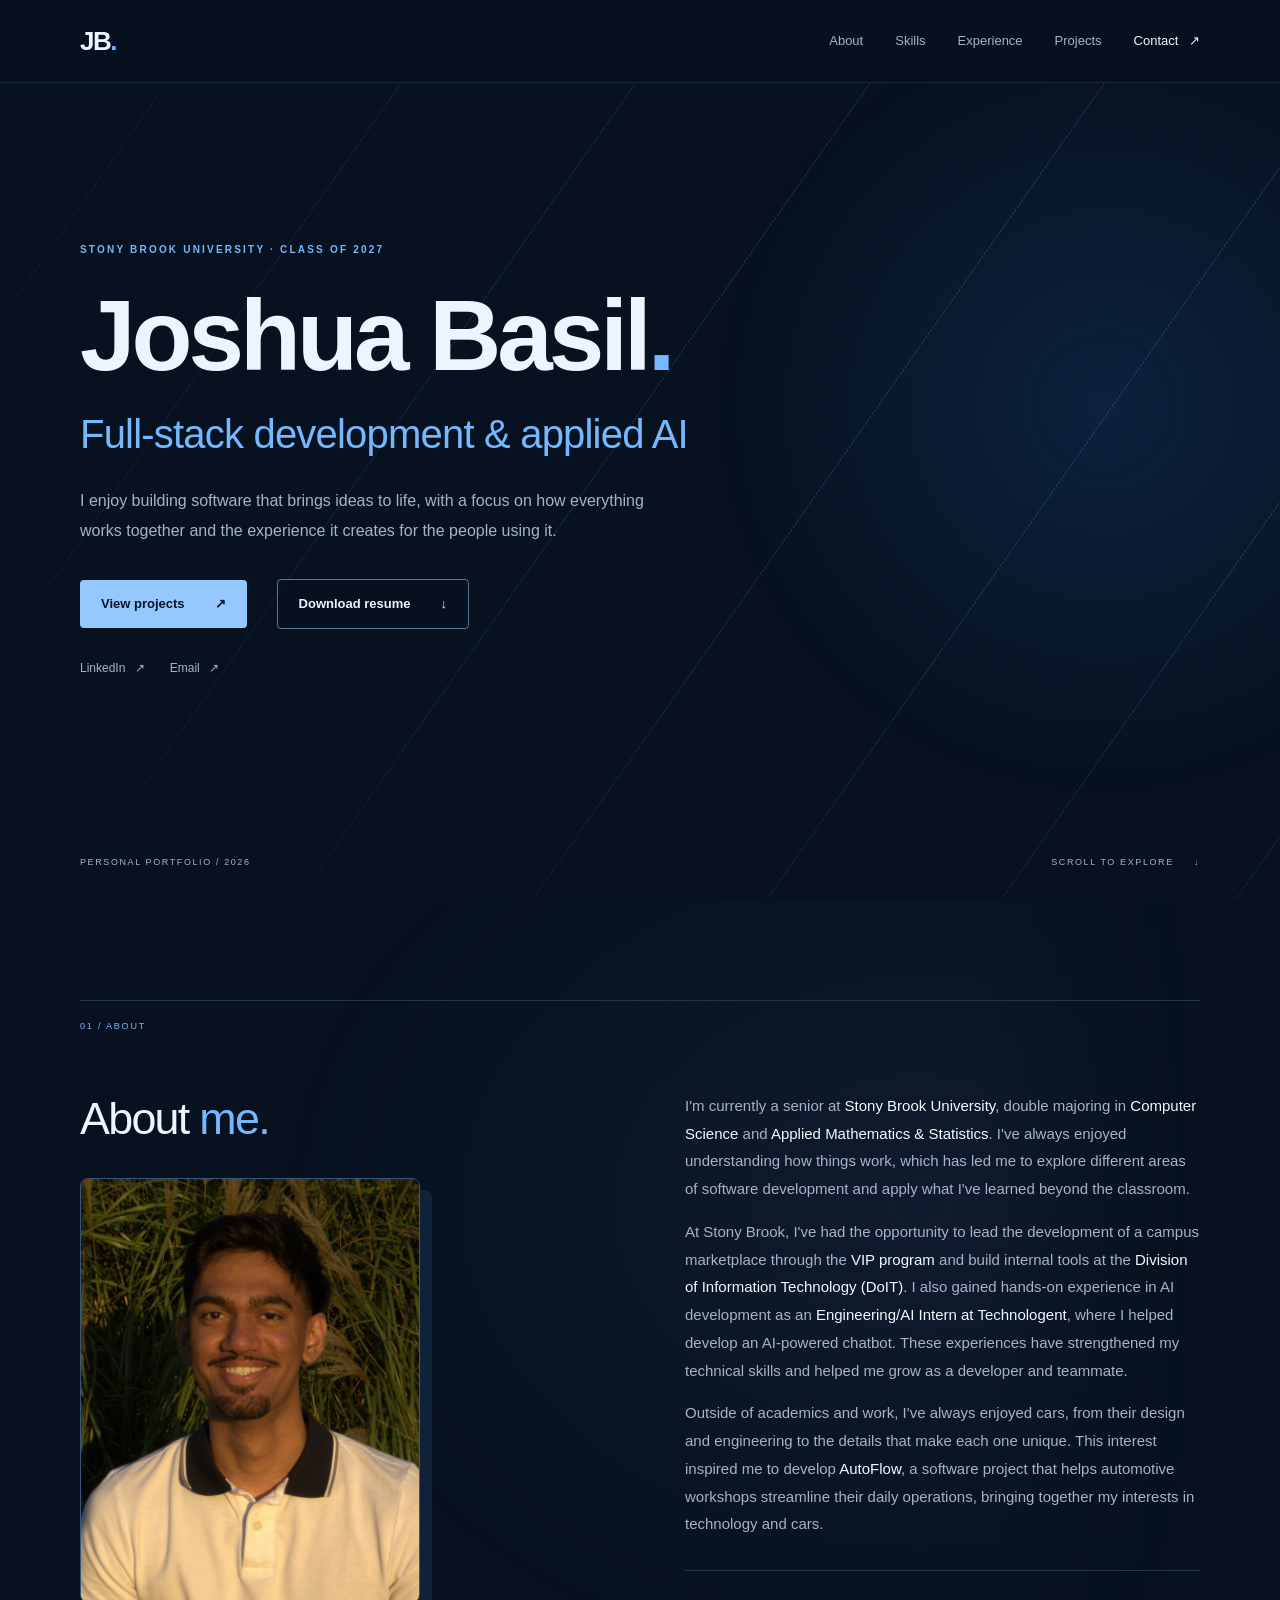
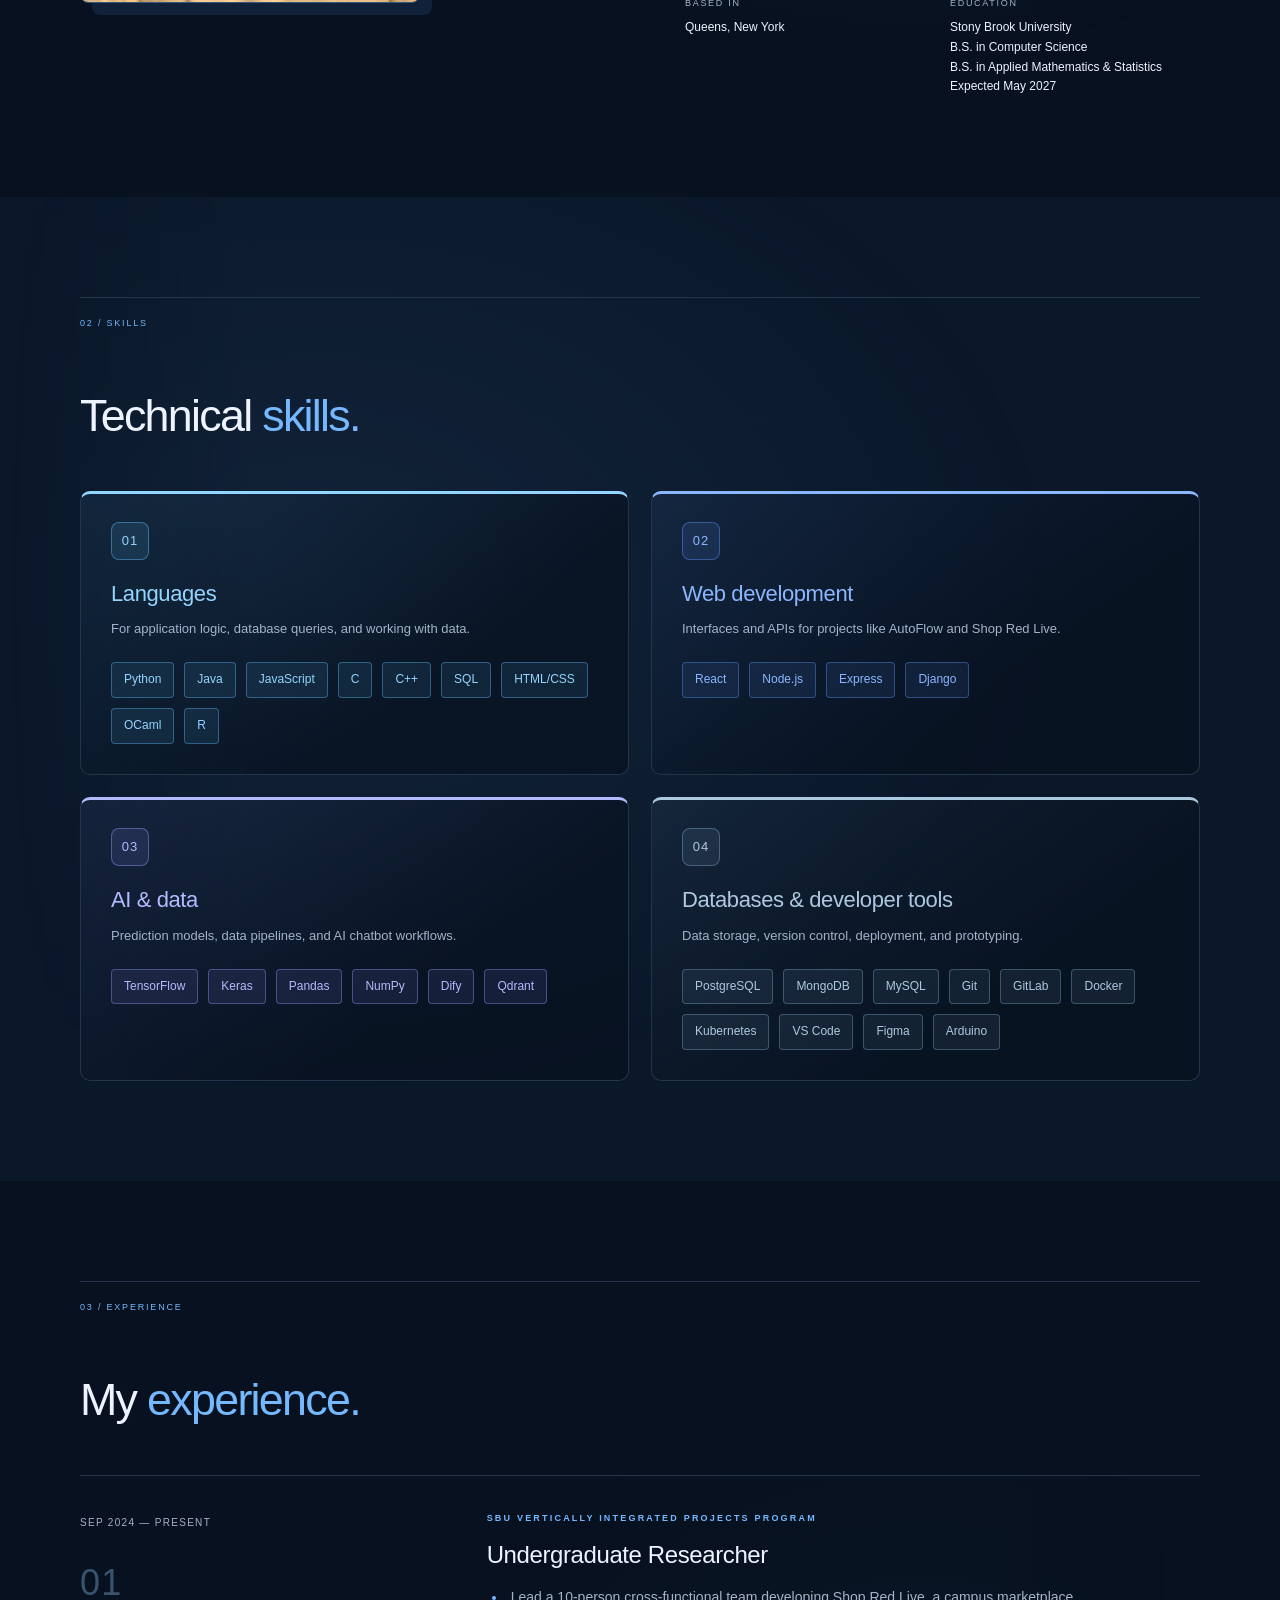
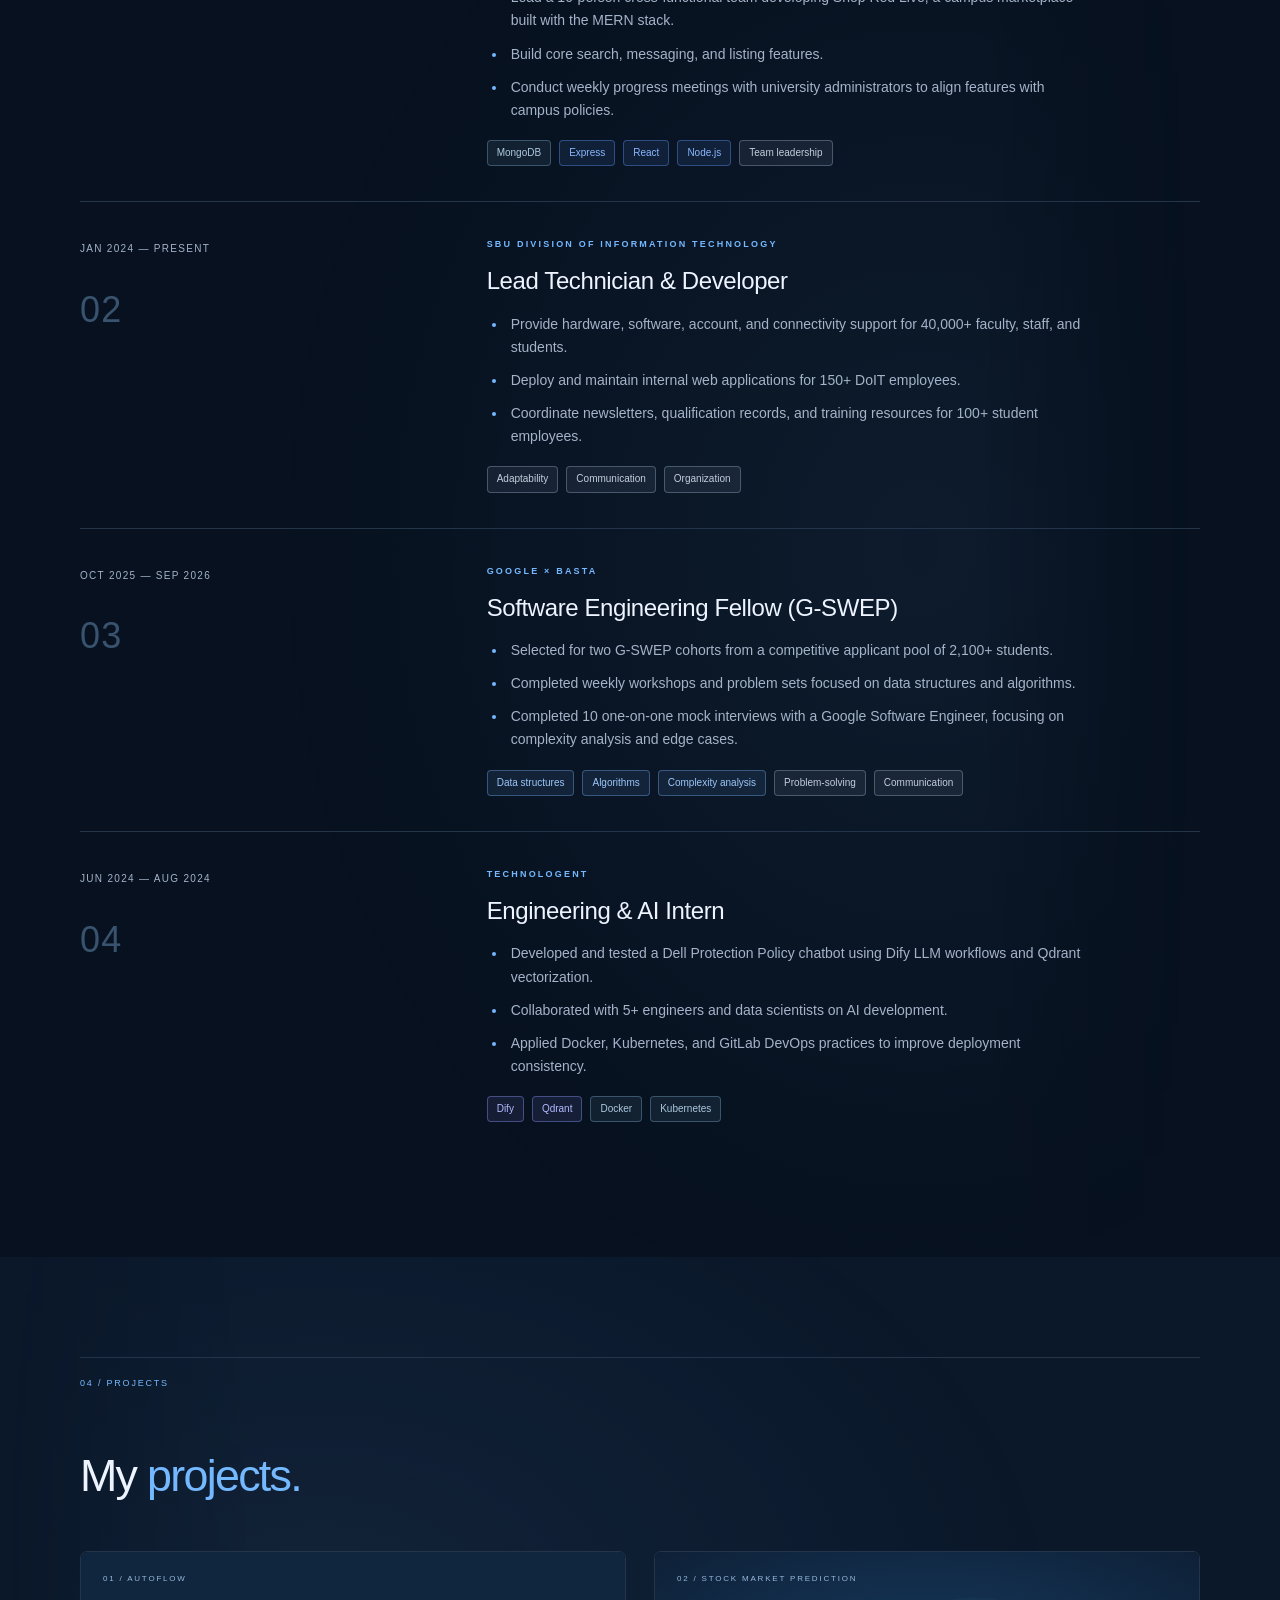
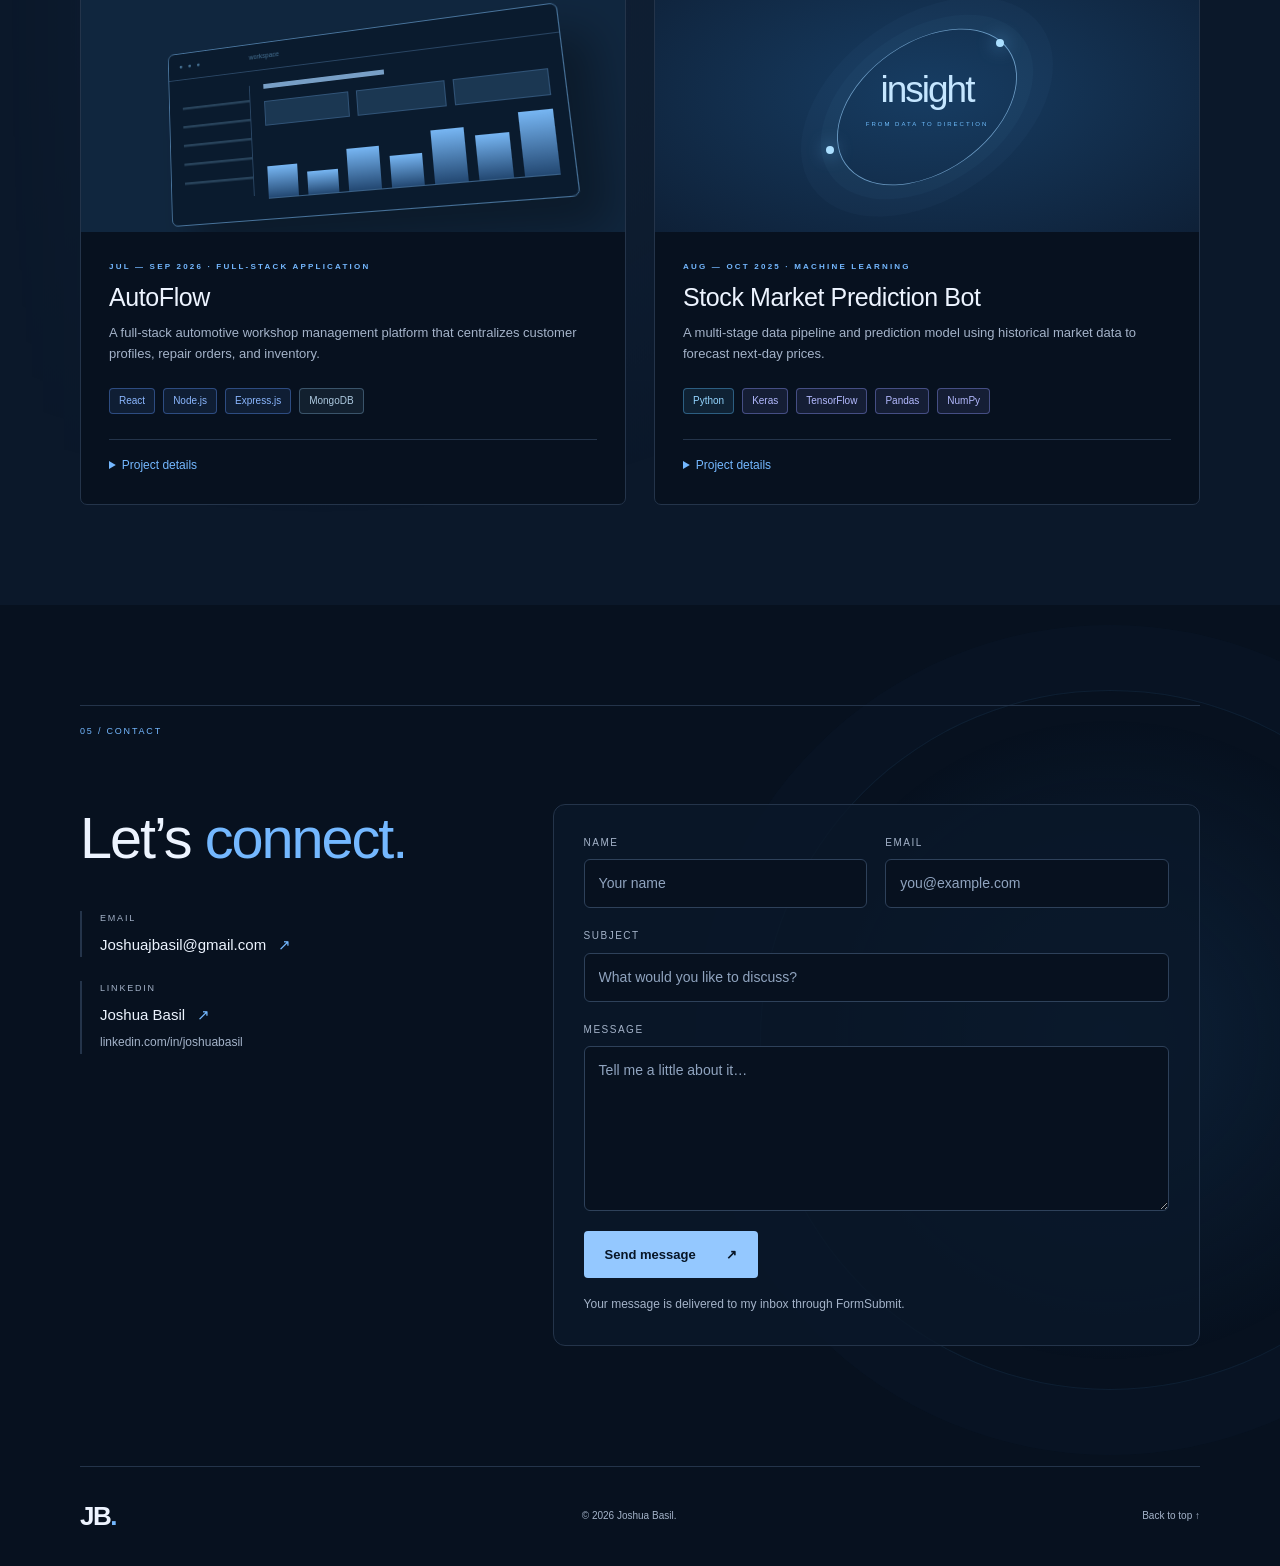
==== index.html @ 6b19ee69 "Add files via upload" ====
<!DOCTYPE html>
<html lang="en">
<head>
  <meta charset="UTF-8">
  <meta name="viewport" content="width=device-width, initial-scale=1.0">
  <meta name="description" content="Joshua Basil — Computer Science and Applied Mathematics & Statistics student at Stony Brook University. Explore my experience, projects, and technical skills.">
  <meta name="theme-color" content="#07111f">
  <title>Joshua Basil — Developer Portfolio</title>
  <link rel="stylesheet" href="styles.css">
  <script src="script.js" defer></script>
</head>
<body>
  <a class="skip-link" href="#main">Skip to content</a>
  <header class="header">
    <div class="nav-wrap">
      <a class="brand" href="#home" aria-label="Home">JB<span>.</span></a>
      <button class="menu-toggle" aria-expanded="false" aria-controls="navigation">Menu <span aria-hidden="true">☰</span></button>
      <nav id="navigation" aria-label="Main navigation">
        <a href="#about">About</a><a href="#skills">Skills</a><a href="#experience">Experience</a><a href="#projects">Projects</a><a href="#contact">Contact <span aria-hidden="true">↗</span></a>
      </nav>
    </div>
  </header>
  <main id="main">
    <section id="home" class="hero" aria-labelledby="hero-title">
      <div class="hero-glow parallax" data-speed="0.12" aria-hidden="true"></div>
      <div class="hero-pattern" aria-hidden="true"></div>
      <div class="container hero-content">
        <p class="eyebrow">STONY BROOK UNIVERSITY · CLASS OF 2027</p>
        <h1 id="hero-title">Joshua Basil<span>.</span></h1>
        <p class="hero-role">Full-stack development &amp; applied AI</p>
        <p class="hero-description">I enjoy building software that brings ideas to life, with a focus on how everything works together and the experience it creates for the people using it.</p>
        <div class="actions"><a class="button primary" href="#projects">View projects <span aria-hidden="true">↗</span></a><a class="button hero-resume resume-download" href="Joshua_Basil_Resume.pdf" download="Joshua_Basil_Resume.pdf">Download resume <span aria-hidden="true">↓</span></a></div>
        <div class="hero-links"><a href="https://www.linkedin.com/in/joshuabasil/">LinkedIn <span aria-hidden="true">↗</span></a><a href="#contact">Email <span aria-hidden="true">↗</span></a></div>
      </div>
      <div class="hero-bottom container"><span>PERSONAL PORTFOLIO / <span class="year">2026</span></span><a href="#about">SCROLL TO EXPLORE <span aria-hidden="true">↓</span></a></div>
    </section>
    <section id="about" class="section container" aria-labelledby="about-title">
      <div class="section-label"><span>01 / ABOUT</span></div>
      <div class="about-grid">
        <div class="about-intro">
          <h2 id="about-title">About <span>me.</span></h2>
          <div class="about-photo">
            <!-- To add your photo, replace the placeholder div below with:
            <img src="profile.jpg" alt="Portrait of Joshua Basil" width="600" height="750" loading="lazy">
            Keep profile.jpg in the same folder as index.html.
            -->
            <img src="profile.jpeg" alt="Portrait of Joshua Basil" width="600" height="750" loading="lazy">
          </div>
        </div>
        <div class="about-copy">
          <p>I'm currently a senior at <strong>Stony Brook University</strong>, double majoring in <strong>Computer Science</strong> and <strong>Applied Mathematics &amp; Statistics</strong>. I've always enjoyed understanding how things work, which has led me to explore different areas of software development and apply what I've learned beyond the classroom.</p>
          <p>At Stony Brook, I've had the opportunity to lead the development of a campus marketplace through the <strong>VIP program</strong> and build internal tools at the <strong>Division of Information Technology (DoIT)</strong>. I also gained hands-on experience in AI development as an <strong>Engineering/AI Intern at Technologent</strong>, where I helped develop an AI-powered chatbot. These experiences have strengthened my technical skills and helped me grow as a developer and teammate.</p>
          <p>Outside of academics and work, I've always enjoyed cars, from their design and engineering to the details that make each one unique. This interest inspired me to develop <strong>AutoFlow</strong>, a software project that helps automotive workshops streamline their daily operations, bringing together my interests in technology and cars.</p>
          <div class="about-details"><div><span>BASED IN</span><strong>Queens, New York</strong></div><div><span>EDUCATION</span><strong>Stony Brook University<br>B.S. in Computer Science<br>B.S. in Applied Mathematics &amp; Statistics<br>Expected May 2027</strong></div></div>
        </div>
      </div>
    </section>
    <section id="skills" class="section section-tinted" aria-labelledby="skills-title"><div class="container">
      <div class="section-label"><span>02 / SKILLS</span></div>
      <div class="section-heading"><h2 id="skills-title">Technical <span>skills.</span></h2></div>
      <div class="skills-grid">
        <article class="skill-group" data-skill-category="languages">
          <span class="skill-icon" aria-hidden="true">01</span>
          <h3>Languages</h3>
          <p>For application logic, database queries, and working with data.</p>
          <ul class="tags"><li data-skill-category="languages" title="Languages">Python</li><li data-skill-category="languages" title="Languages">Java</li><li data-skill-category="languages" title="Languages">JavaScript</li><li data-skill-category="languages" title="Languages">C</li><li data-skill-category="languages" title="Languages">C++</li><li data-skill-category="languages" title="Languages">SQL</li><li data-skill-category="languages" title="Languages">HTML/CSS</li><li data-skill-category="languages" title="Languages">OCaml</li><li data-skill-category="languages" title="Languages">R</li></ul>
        </article>
        <article class="skill-group" data-skill-category="web">
          <span class="skill-icon" aria-hidden="true">02</span>
          <h3>Web development</h3>
          <p>Interfaces and APIs for projects like AutoFlow and Shop Red Live.</p>
          <ul class="tags"><li data-skill-category="web" title="Web development">React</li><li data-skill-category="web" title="Web development">Node.js</li><li data-skill-category="web" title="Web development">Express</li><li data-skill-category="web" title="Web development">Django</li></ul>
        </article>
        <article class="skill-group" data-skill-category="ai">
          <span class="skill-icon" aria-hidden="true">03</span>
          <h3>AI &amp; data</h3>
          <p>Prediction models, data pipelines, and AI chatbot workflows.</p>
          <ul class="tags"><li data-skill-category="ai" title="AI &amp; data">TensorFlow</li><li data-skill-category="ai" title="AI &amp; data">Keras</li><li data-skill-category="ai" title="AI &amp; data">Pandas</li><li data-skill-category="ai" title="AI &amp; data">NumPy</li><li data-skill-category="ai" title="AI &amp; data">Dify</li><li data-skill-category="ai" title="AI &amp; data">Qdrant</li></ul>
        </article>
        <article class="skill-group" data-skill-category="tools">
          <span class="skill-icon" aria-hidden="true">04</span>
          <h3>Databases &amp; developer tools</h3>
          <p>Data storage, version control, deployment, and prototyping.</p>
          <ul class="tags"><li data-skill-category="tools" title="Databases &amp; developer tools">PostgreSQL</li><li data-skill-category="tools" title="Databases &amp; developer tools">MongoDB</li><li data-skill-category="tools" title="Databases &amp; developer tools">MySQL</li><li data-skill-category="tools" title="Databases &amp; developer tools">Git</li><li data-skill-category="tools" title="Databases &amp; developer tools">GitLab</li><li data-skill-category="tools" title="Databases &amp; developer tools">Docker</li><li data-skill-category="tools" title="Databases &amp; developer tools">Kubernetes</li><li data-skill-category="tools" title="Databases &amp; developer tools">VS Code</li><li data-skill-category="tools" title="Databases &amp; developer tools">Figma</li><li data-skill-category="tools" title="Databases &amp; developer tools">Arduino</li></ul>
        </article>
      </div>
    </div></section>
    <section id="experience" class="section container" aria-labelledby="experience-title">
      <div class="section-label"><span>03 / EXPERIENCE</span></div>
      <div class="section-heading"><h2 id="experience-title">My <span>experience.</span></h2></div>
      <div class="timeline"><article class="experience-row"><div class="experience-date">SEP 2024 — PRESENT<span>01</span></div><div><p class="eyebrow">SBU VERTICALLY INTEGRATED PROJECTS PROGRAM</p><h3>Undergraduate Researcher</h3><ul class="experience-bullets">
          <li>Lead a 10-person cross-functional team developing Shop Red Live, a campus marketplace built with the MERN stack.</li>
          <li>Build core search, messaging, and listing features.</li>
          <li>Conduct weekly progress meetings with university administrators to align features with campus policies.</li>
        </ul><ul class="tags"><li data-skill-category="tools" title="Databases &amp; developer tools">MongoDB</li><li data-skill-category="web" title="Web development">Express</li><li data-skill-category="web" title="Web development">React</li><li data-skill-category="web" title="Web development">Node.js</li><li data-skill-category="soft" title="Soft skills">Team leadership</li></ul></div></article><article class="experience-row"><div class="experience-date">JAN 2024 — PRESENT<span>02</span></div><div><p class="eyebrow">SBU DIVISION OF INFORMATION TECHNOLOGY</p><h3>Lead Technician & Developer</h3><ul class="experience-bullets">
          <li>Provide hardware, software, account, and connectivity support for 40,000+ faculty, staff, and students.</li>
          <li>Deploy and maintain internal web applications for 150+ DoIT employees.</li>
          <li>Coordinate newsletters, qualification records, and training resources for 100+ student employees.</li>
        </ul><ul class="tags"><li data-skill-category="soft" title="Soft skills">Adaptability</li><li data-skill-category="soft" title="Soft skills">Communication</li><li data-skill-category="soft" title="Soft skills">Organization</li></ul></div></article><article class="experience-row"><div class="experience-date">OCT 2025 — SEP 2026<span>03</span></div><div><p class="eyebrow">GOOGLE × BASTA</p><h3>Software Engineering Fellow (G-SWEP)</h3><ul class="experience-bullets">
          <li>Selected for two G-SWEP cohorts from a competitive applicant pool of 2,100+ students.</li>
          <li>Completed weekly workshops and problem sets focused on data structures and algorithms.</li>
          <li>Completed 10 one-on-one mock interviews with a Google Software Engineer, focusing on complexity analysis and edge cases.</li>
        </ul><ul class="tags"><li data-skill-category="technical" title="Technical skills">Data structures</li><li data-skill-category="technical" title="Technical skills">Algorithms</li><li data-skill-category="technical" title="Technical skills">Complexity analysis</li><li data-skill-category="soft" title="Soft skills">Problem-solving</li><li data-skill-category="soft" title="Soft skills">Communication</li></ul></div></article><article class="experience-row"><div class="experience-date">JUN 2024 — AUG 2024<span>04</span></div><div><p class="eyebrow">TECHNOLOGENT</p><h3>Engineering & AI Intern</h3><ul class="experience-bullets">
          <li>Developed and tested a Dell Protection Policy chatbot using Dify LLM workflows and Qdrant vectorization.</li>
          <li>Collaborated with 5+ engineers and data scientists on AI development.</li>
          <li>Applied Docker, Kubernetes, and GitLab DevOps practices to improve deployment consistency.</li>
        </ul><ul class="tags"><li data-skill-category="ai" title="AI &amp; data">Dify</li><li data-skill-category="ai" title="AI &amp; data">Qdrant</li><li data-skill-category="tools" title="Databases &amp; developer tools">Docker</li><li data-skill-category="tools" title="Databases &amp; developer tools">Kubernetes</li></ul></div></article></div>
    </section>
    <section id="projects" class="section section-tinted" aria-labelledby="projects-title"><div class="container">
      <div class="section-label"><span>04 / PROJECTS</span></div>
      <div class="section-heading"><h2 id="projects-title">My <span>projects.</span></h2></div>
      <div class="projects-grid">
        <article class="project-card"><div class="project-visual visual-dashboard" aria-hidden="true"><span class="visual-label">01 / AUTOFLOW</span><div class="mock-window"><div class="window-bar">● ● ● <span>workspace</span></div><div class="mock-body"><div class="mock-sidebar"></div><div class="mock-content"><div class="mock-heading"></div><div class="mock-stats"><i></i><i></i><i></i></div><div class="bars"><i></i><i></i><i></i><i></i><i></i><i></i><i></i></div></div></div></div></div><div class="project-copy"><p class="eyebrow">JUL — SEP 2026 · FULL-STACK APPLICATION</p><h3>AutoFlow</h3><p>A full-stack automotive workshop management platform that centralizes customer profiles, repair orders, and inventory.</p><ul class="tags"><li data-skill-category="web" title="Web development">React</li><li data-skill-category="web" title="Web development">Node.js</li><li data-skill-category="web" title="Web development">Express.js</li><li data-skill-category="tools" title="Databases &amp; developer tools">MongoDB</li></ul><details><summary>Project details</summary><p>Built RESTful APIs and MongoDB schemas to maintain real-time data flow. Added an interactive, role-based Kanban workflow to track vehicles from appointment scheduling through diagnosis, repair, payment, and pickup.</p></details></div></article>
        <article class="project-card"><div class="project-visual visual-data" aria-hidden="true"><span class="visual-label">02 / STOCK MARKET PREDICTION</span><div class="data-art"><div class="data-ring"></div><div class="data-core">insight<span>FROM DATA TO DIRECTION</span></div><span class="data-point point-one"></span><span class="data-point point-two"></span></div></div><div class="project-copy"><p class="eyebrow">AUG — OCT 2025 · MACHINE LEARNING</p><h3>Stock Market Prediction Bot</h3><p>A multi-stage data pipeline and prediction model using historical market data to forecast next-day prices.</p><ul class="tags"><li data-skill-category="languages" title="Languages">Python</li><li data-skill-category="ai" title="AI &amp; data">Keras</li><li data-skill-category="ai" title="AI &amp; data">TensorFlow</li><li data-skill-category="ai" title="AI &amp; data">Pandas</li><li data-skill-category="ai" title="AI &amp; data">NumPy</li></ul><details><summary>Project details</summary><p>Engineered 20+ momentum, volatility, and lagged-ratio features from historical OHLCV data. Built a custom Python backtesting framework and achieved 65% directional accuracy on out-of-sample market data across multiple stock tickers.</p></details></div></article>
      </div>
    </div></section>
    <section id="contact" class="section contact" aria-labelledby="contact-title">
      <div class="contact-glow parallax" data-speed="0.08" aria-hidden="true"></div>
      <div class="container contact-content">
        <div class="section-label"><span>05 / CONTACT</span></div>
        <div class="contact-grid">
          <div class="contact-intro">
            <h2 id="contact-title">Let’s <span>connect.</span></h2>
            
            <div class="contact-methods">
              <a href="mailto:Joshuajbasil@gmail.com"><span class="contact-method-label">EMAIL</span><span class="contact-method-value">Joshuajbasil@gmail.com <span aria-hidden="true">↗</span></span></a>
              <a href="https://www.linkedin.com/in/joshuabasil/"><span class="contact-method-label">LINKEDIN</span><span class="contact-method-value">Joshua Basil <span aria-hidden="true">↗</span></span><span class="contact-method-url">linkedin.com/in/joshuabasil</span></a>
            </div>
          </div>
          <form id="contact-form" class="contact-form" action="https://formsubmit.co/Joshuajbasil@gmail.com" method="post" aria-label="Write Joshua a message" aria-describedby="contact-form-note">
            <div class="contact-form-row">
              <div class="contact-field"><label for="contact-name">Name</label><input id="contact-name" name="name" autocomplete="name" placeholder="Your name" maxlength="100" required></div>
              <div class="contact-field"><label for="contact-email">Email</label><input id="contact-email" name="email" type="email" autocomplete="email" placeholder="you@example.com" maxlength="254" required></div>
            </div>
            <div class="contact-field"><label for="contact-subject">Subject</label><input id="contact-subject" name="subject" placeholder="What would you like to discuss?" maxlength="160" required></div>
            <div class="contact-field"><label for="contact-message">Message</label><textarea id="contact-message" name="message" rows="6" placeholder="Tell me a little about it…" maxlength="3000" required></textarea></div>
            <button class="button primary" type="submit">Send message <span aria-hidden="true">↗</span></button>
            <p id="contact-form-note" class="contact-form-note">Your message is delivered to my inbox through FormSubmit.</p>
            <p id="contact-status" class="contact-form-status" role="status"></p>
          </form>
        </div>
      </div>
    </section>
  </main>
  <footer class="container footer"><a class="brand" href="#home">JB<span>.</span></a><p>© <span class="year">2026</span> Joshua Basil.</p><a href="#home">Back to top ↑</a></footer>
</body>
</html>
---- styles.css ----
/* Customize these colors to change the whole theme. */
:root{--bg:#07111f;--surface:#0b182a;--text:#edf4ff;--muted:#a4b3c9;--accent:#74b8ff;--line:#24344a;--max:1120px;--header:82px;color-scheme:dark}
*{box-sizing:border-box}html{scroll-behavior:smooth;scroll-padding-top:calc(var(--header) + 20px)}body{margin:0;background:var(--bg);color:var(--text);font-family:Inter,Arial,Helvetica,sans-serif;line-height:1.65;-webkit-font-smoothing:antialiased}a{color:inherit;text-decoration:none}button{font:inherit}a,button,summary{-webkit-tap-highlight-color:transparent}a:focus-visible,button:focus-visible,summary:focus-visible{outline:2px solid var(--accent);outline-offset:6px}::selection{background:#235d9b;color:white}.container{width:min(var(--max),calc(100% - 80px));margin-inline:auto}.header{position:fixed;inset:0 0 auto;z-index:20;background:rgba(7,17,31,.9);border-bottom:1px solid rgba(117,155,205,.15);backdrop-filter:blur(18px)}.nav-wrap{width:min(var(--max),calc(100% - 80px));height:var(--header);margin:auto;display:flex;align-items:center;justify-content:space-between}.brand{font-weight:800;font-size:26px;letter-spacing:-1.5px}.brand span{color:var(--accent)}nav{display:flex;gap:32px;align-items:center}nav a{font-size:13px;color:var(--muted);padding:8px 0;position:relative}nav a:hover,nav a[aria-current]{color:var(--text)}nav a[aria-current]:after{content:'';position:absolute;bottom:0;left:0;width:18px;height:2px;background:var(--accent)}nav a:last-child{color:var(--text)}nav a span{margin-left:7px}.menu-toggle{display:none}.skip-link{position:fixed;top:-100px;left:20px;padding:12px;background:var(--text);color:var(--bg);z-index:99}.skip-link:focus{top:10px}.hero{min-height:800px;min-height:100svh;position:relative;overflow:hidden;display:flex;align-items:center;padding:160px 0 140px}.hero-content{position:relative;z-index:2}.eyebrow{font-size:10px;letter-spacing:2.2px;font-weight:600;color:var(--accent)}.status-dot{display:inline-block;width:6px;height:6px;border-radius:50%;background:var(--accent);box-shadow:0 0 15px #74b8ff;margin-right:9px;vertical-align:middle}.hello{margin:38px 0 12px;color:#bdcde0;font-size:20px}h1,h2,h3,p{margin-top:0}h1{font-size:clamp(46px,5.9vw,82px);letter-spacing:-4px;line-height:1.08;font-weight:600;margin-bottom:27px}h1 span,h2 span{color:var(--accent)}.hero-description{color:var(--muted);font-size:16px;max-width:440px;line-height:1.85}.actions{display:flex;align-items:center;gap:30px;margin-top:34px}.button{display:inline-flex;align-items:center;gap:30px;padding:13px 21px;border-radius:4px;font-weight:600;font-size:13px;transition:background .2s,transform .2s}.primary{background:#94c8ff;color:#071526}.primary:hover{background:#bfdfff;transform:translateY(-2px)}.text-link{font-size:13px}.text-link span{margin-left:12px;color:var(--accent)}.hero-bottom{position:absolute;bottom:30px;left:0;right:0;display:flex;justify-content:space-between;z-index:2;font-size:9px;letter-spacing:1.6px;color:var(--muted)}.hero-bottom a span{margin-left:16px}.hero-glow{position:absolute;width:850px;height:850px;right:-250px;top:-20px;background:radial-gradient(ellipse,rgba(31,94,169,.22),transparent 65%);pointer-events:none}.orbit-art{position:absolute;right:-100px;top:22%;width:640px;height:640px;opacity:.85;pointer-events:none}.orbit{position:absolute;border:1px solid #4676a64f;border-radius:50%;inset:35px;transform:rotate(-32deg) scaleY(.56)}.orbit-two{inset:75px;transform:rotate(37deg) scaleY(.65);border-color:#72b5f65c}.orbit-three{inset:4px;transform:rotate(-60deg) scaleY(.65);border-style:dashed;border-color:#3b628146}.planet{position:absolute;inset:175px;border-radius:50%;background:radial-gradient(circle at 28% 23%,#4a92c9 0%,#1b4b7e 27%,#0b2647 55%,#071322 76%);box-shadow:inset 3px 2px 7px #a2d3ff55,20px 25px 80px #030a16,0 0 70px #2f80c329}.satellite{position:absolute;left:80px;top:300px;width:12px;height:12px;border-radius:50%;background:#a8d9ff;box-shadow:0 0 24px #6ab8ff}.star{position:absolute;color:#8db9e0;font-size:20px;font-weight:200}.star-one{right:150px;top:80px}.star-two{left:140px;bottom:120px}.orbital-caption{position:absolute;right:160px;bottom:40px;font-size:8px;letter-spacing:3px;color:#6b92b9}.section{padding-block:100px}.section-label{display:flex;justify-content:space-between;gap:20px;border-top:1px solid var(--line);padding-top:18px;margin-bottom:58px;font-size:9px;letter-spacing:1.8px;color:var(--muted)}.section-label span:first-child{color:var(--accent)}h2{font-size:clamp(32px,3.5vw,46px);font-weight:500;letter-spacing:-1.7px;line-height:1.2;margin-bottom:0}.about-grid{display:grid;grid-template-columns:1fr 1fr;gap:90px}.about-copy p{font-size:15px;color:var(--muted);line-height:1.85}.about-copy p strong{color:#f5f8ff;font-weight:400}.about-details{display:grid;grid-template-columns:1fr 1fr;gap:15px;margin-top:32px;padding-top:25px;border-top:1px solid var(--line)}.about-details span{display:block;color:var(--muted);font-size:9px;letter-spacing:1.7px}.about-details strong{display:block;font-size:12px;font-weight:500;margin-top:7px}.section-tinted{background:var(--surface)}.section-heading{display:flex;justify-content:space-between;gap:50px;align-items:end;margin-bottom:48px}.section-heading>p{max-width:320px;font-size:13px;color:var(--muted);margin-bottom:0}.skills-grid{display:grid;grid-template-columns:repeat(3,1fr);gap:28px}.skill-group{padding:28px 0;border-top:1px solid #3b536e}.skill-icon{display:flex;width:42px;height:42px;align-items:center;color:var(--accent);font-size:23px;margin-bottom:25px}h3{font-size:21px;letter-spacing:-.4px;font-weight:500;margin-bottom:8px}.skill-group>p{font-size:13px;color:var(--muted)}.tags{display:flex;flex-wrap:wrap;gap:8px;list-style:none;padding:0;margin:23px 0 0}.tags li{border:1px solid #2e415a;border-radius:4px;padding:4px 9px;font-size:10px;color:#b9cde4}.timeline{margin-top:15px}.experience-row{display:grid;grid-template-columns:1fr 2fr;gap:50px;padding:35px 0;border-top:1px solid var(--line)}.experience-date{font-size:10px;letter-spacing:1.3px;color:var(--muted);padding-top:4px}.experience-date span{display:block;color:#39536e;font-size:36px;margin-top:22px;font-weight:300}.experience-row .eyebrow{font-size:9px;margin-bottom:9px}.experience-row p:not(.eyebrow){max-width:600px;color:var(--muted);font-size:14px;margin-bottom:0}.experience-row h3{font-size:24px;margin-bottom:12px}.experience-row .tags{margin-top:18px}.projects-grid{display:grid;grid-template-columns:1fr 1fr;gap:28px}.project-card{border:1px solid var(--line);border-radius:7px;overflow:hidden;background:var(--bg)}.project-visual{height:280px;position:relative;overflow:hidden;background:#10263e}.visual-label{position:absolute;top:20px;left:22px;color:#96b9db;font-size:8px;letter-spacing:1.8px;z-index:2}.mock-window{position:absolute;width:75%;height:185px;left:13%;top:75px;border:1px solid #48739b;border-radius:7px;background:#0a1b2e;transform:perspective(650px) rotateY(-13deg) rotateX(8deg) rotateZ(-6deg);box-shadow:25px 30px 40px #0005}.window-bar{font-size:7px;color:#477294;border-bottom:1px solid #294563;padding:8px 12px;letter-spacing:2px}.window-bar span{margin-left:50px;letter-spacing:0}.mock-body{display:flex;height:145px}.mock-sidebar{width:19%;border-right:1px solid #294563;background:repeating-linear-gradient(0deg,transparent 0 17px,#28435b 18px 20px);margin:15px}.mock-content{padding:15px 14px 0 0;flex:1}.mock-heading{height:5px;width:45%;background:#789fc6;margin-bottom:13px}.mock-stats{display:flex;gap:8px}.mock-stats i{height:26px;flex:1;border:1px solid #315478;background:#1b3752}.bars{display:flex;align-items:end;height:65px;gap:10px;margin-top:10px;border-bottom:1px solid #3b6289}.bars i{flex:1;background:linear-gradient(#77b6f3,#234872);height:50%}.bars i:nth-child(2){height:35%}.bars i:nth-child(3){height:65%}.bars i:nth-child(4){height:47%}.bars i:nth-child(5){height:80%}.bars i:nth-child(6){height:66%}.bars i:nth-child(7){height:95%}.visual-data{background:radial-gradient(ellipse at center,#173d63,#0e2037)}.data-art{width:220px;height:220px;position:relative;margin:45px auto 0}.data-ring{position:absolute;inset:10px;border:1px solid #6a9ac3;border-radius:50%;box-shadow:0 0 0 18px #6a9ac30b,0 0 0 40px #6a9ac30a;transform:rotate(-35deg) scaleY(.65)}.data-core{position:absolute;inset:62px 0;text-align:center;font-size:37px;font-weight:300;letter-spacing:-2px;color:#c5e6ff}.data-core span{display:block;font-size:6px;letter-spacing:2px;color:#70bfff}.data-point{position:absolute;width:8px;height:8px;border-radius:50%;background:#abdfff;box-shadow:0 0 18px #70bfff}.point-one{top:42px;right:33px}.point-two{bottom:63px;left:9px}.project-copy{padding:28px}.project-copy .eyebrow{font-size:8px}.project-copy h3{display:flex;justify-content:space-between;font-size:25px}.project-copy h3 span{color:var(--accent)}.project-copy>p:not(.eyebrow){font-size:13px;color:var(--muted)}details{margin-top:25px;border-top:1px solid var(--line);padding-top:16px;font-size:12px}summary{cursor:pointer;color:var(--accent);width:fit-content}details p{color:var(--muted);margin:14px 0 0}.contact{position:relative;overflow:hidden;padding-bottom:120px}.contact-content{position:relative;z-index:1}.contact .section-label{margin-bottom:65px}.contact h2{font-size:clamp(44px,6vw,76px);letter-spacing:-3px;margin:22px 0}.contact-content>p:not(.eyebrow){color:var(--muted);font-size:14px}.email-link{display:inline-block;font-size:clamp(20px,3vw,32px);border-bottom:1px solid #6386ac;padding-bottom:7px;margin-top:22px;letter-spacing:-.7px}.email-link span{margin-left:30px;color:var(--accent)}.contact-content>.template-note{font-size:10px!important;margin-top:12px}.contact-glow{position:absolute;width:700px;height:700px;right:-180px;top:80px;border-radius:50%;background:radial-gradient(ellipse,#18416b55,transparent 65%);border:1px solid #25476944;box-shadow:0 0 0 65px #25476911;pointer-events:none}.footer{display:flex;align-items:center;justify-content:space-between;padding-block:28px;border-top:1px solid var(--line);gap:24px}.footer p,.footer>a:last-child{font-size:10px;color:var(--muted);margin:0}
@media(min-width:1500px){.orbit-art{right:calc((100vw - 1400px)/2)}}
@media(max-width:1000px){.orbit-art{right:-280px;opacity:.45}.about-grid{gap:40px}h1{letter-spacing:-2.5px}.section-heading{gap:25px}.skills-grid{gap:20px}}
@media(max-width:700px){:root{--header:70px}.container,.nav-wrap{width:calc(100% - 40px)}.menu-toggle{display:flex;gap:12px;align-items:center;background:none;color:var(--text);border:1px solid var(--line);padding:7px 12px;border-radius:4px;font-size:12px}nav{display:none;position:absolute;top:var(--header);left:0;right:0;background:#0b182a;border-bottom:1px solid var(--line);padding:16px 24px;gap:3px;flex-direction:column;align-items:stretch}nav.is-open{display:flex}nav a{padding:10px 0}.hero{min-height:760px;min-height:100svh;padding:140px 0 110px}.hero .eyebrow{font-size:8px;letter-spacing:1.3px}.hello{font-size:17px;margin-top:30px}h1{font-size:clamp(40px,9.5vw,62px);letter-spacing:-2px}.hero-description{font-size:14px;max-width:330px}.orbit-art{width:500px;height:500px;right:-280px;top:20%;opacity:.27}.planet{inset:145px}.hero-bottom{font-size:7px;letter-spacing:1px}.actions{gap:20px}.button{gap:17px;font-size:12px}.text-link{font-size:12px}.section{padding-block:66px}.section-label{margin-bottom:35px;font-size:8px;letter-spacing:1px}.section-label span:last-child{text-align:right}.about-grid,.skills-grid,.projects-grid{grid-template-columns:1fr}.about-grid{gap:28px}.section-heading{display:block;margin-bottom:30px}.section-heading>p{margin-top:22px;max-width:100%}.skills-grid{gap:4px}.skill-group{padding-block:24px}.skill-icon{margin-bottom:12px}.experience-row{grid-template-columns:1fr;gap:13px;padding-block:28px}.experience-date{display:flex;justify-content:space-between}.experience-date span{font-size:12px;margin:0}.experience-row h3{font-size:21px}.project-visual{height:250px}.contact .section-label{margin-bottom:45px}.contact h2{letter-spacing:-2px}.footer{flex-wrap:wrap;gap:16px}.footer .brand{font-size:22px}.footer p{flex-basis:70%;text-align:right}.footer>a:last-child{margin-left:auto}.about-details{gap:10px}}
@media(prefers-reduced-motion:reduce){html{scroll-behavior:auto}*,*:before,*:after{transition:none!important}.parallax{transform:none!important}}

/* About portrait: replace the HTML placeholder with your own image. */
.about-photo{width:min(100%,340px);aspect-ratio:4 / 5;margin-top:32px;border:1px solid #365779;border-radius:8px;overflow:hidden;background:radial-gradient(ellipse at 50% 30%,#193a5d,#0b1b2e 75%);box-shadow:12px 12px 0 #102239}
.about-photo img{display:block;width:100%;height:100%;object-fit:cover;object-position:center}
.photo-placeholder{height:100%;display:flex;flex-direction:column;align-items:center;justify-content:center;color:#bdd7ef;font-size:15px;letter-spacing:.4px}
.photo-placeholder small{font-size:11px;color:var(--muted);margin-top:6px}
.portrait-outline{position:relative;display:block;width:112px;height:120px;margin-bottom:25px;overflow:hidden;border-bottom:1px solid #6d98be}
.portrait-outline:before{content:'';position:absolute;width:44px;height:44px;left:33px;top:6px;border:1px solid #6d98be;border-radius:50%}
.portrait-outline:after{content:'';position:absolute;width:104px;height:72px;left:3px;top:65px;border:1px solid #6d98be;border-radius:55px 55px 0 0}
@media(max-width:700px){.about-photo{width:min(100%,300px);margin-bottom:12px}}

/* Personalized portfolio additions. */
/* Contact details and a message composer in the site's navy palette. */
.contact-grid{display:grid;grid-template-columns:minmax(0,.85fr) minmax(0,1.35fr);gap:65px;align-items:start}
.contact-intro h2{font-size:clamp(36px,4.5vw,58px);letter-spacing:-2px;margin:0 0 24px}
.contact-intro > p{color:var(--muted);font-size:14px;max-width:340px}
.contact-methods{display:grid;gap:24px;margin-top:38px}
.contact-methods a{display:block;border-left:2px solid var(--line);padding-left:18px;overflow-wrap:anywhere}
.contact-methods a:hover{border-color:var(--accent)}
.contact-method-label{display:block;font-size:9px;letter-spacing:1.8px;color:var(--muted);margin-bottom:7px}
.contact-method-value{display:block;font-size:15px;color:var(--text)}
.contact-method-value > span{color:var(--accent);margin-left:8px}
.contact-method-url{font-size:12px;color:var(--muted)}
.contact-form{padding:30px;border:1px solid var(--line);border-radius:12px;background:#0b182acc}
.contact-form-row{display:grid;grid-template-columns:1fr 1fr;gap:18px}
.contact-field{display:flex;flex-direction:column;gap:8px;margin-bottom:20px;min-width:0}
.contact-field label{font-size:10px;letter-spacing:1.5px;text-transform:uppercase;color:var(--muted)}
.contact-field input,.contact-field textarea{width:100%;min-width:0;border:1px solid #2e415a;border-radius:6px;background:#07111f;color:var(--text);font:inherit;font-size:14px;padding:12px 14px;transition:border-color .2s,box-shadow .2s}
.contact-field textarea{resize:vertical;min-height:150px}
.contact-field input::placeholder,.contact-field textarea::placeholder{color:#90a4bf;opacity:1}
.contact-field input:focus-visible,.contact-field textarea:focus-visible{outline:2px solid var(--accent);outline-offset:2px;border-color:var(--accent)}
.contact-form button{border:0;cursor:pointer}
.contact-form-note,.contact-form-status{font-size:12px;color:var(--muted);line-height:1.7;margin:16px 0 0}
.contact-form-status:empty{display:none}
@media(max-width:900px){.contact-grid{grid-template-columns:1fr;gap:35px}.contact-intro > p{max-width:540px}.contact-methods{grid-template-columns:1fr 1fr}}
@media(max-width:540px){.contact-form{padding:22px}.contact-form-row,.contact-methods{grid-template-columns:1fr}}
/* Give the skills a fuller, readable two-column layout. */
#skills .skills-grid{grid-template-columns:repeat(2,minmax(0,1fr));gap:22px}
#skills .skill-group{position:relative;padding:28px 30px 30px;border:1px solid var(--line);border-radius:10px;background:#07111fb3}
#skills .skill-icon{width:38px;height:38px;justify-content:center;border:1px solid #365779;border-radius:8px;background:#102239;font-size:13px;letter-spacing:1px;margin-bottom:20px}
#skills .skill-group h3{font-size:22px;line-height:1.3}
#skills .skill-group > p{margin:10px 0 0;max-width:380px;line-height:1.7}
#skills .tags{gap:10px;margin-top:22px}
#skills .tags li{font-size:12px;padding:7px 12px;background:#10223960}
@media(hover:hover){#skills .tags li:hover{background:#173654}}
@media(max-width:700px){#skills .skills-grid{grid-template-columns:1fr;gap:16px}#skills .skill-group{padding:24px}#skills .skill-group h3{font-size:20px}}
/* Scroll depth and one-time content entrances. */
.section{position:relative;overflow:clip}
.section > :not(.scroll-decoration):not(.contact-glow){position:relative;z-index:1}
.scroll-decoration{position:absolute;inset:-180px 0;pointer-events:none;background:radial-gradient(ellipse at 75% 50%,#74b8ff10,transparent 55%);mask-image:linear-gradient(to right,transparent,black 20%,black 80%,transparent)}
#skills .scroll-decoration,#projects .scroll-decoration{background:radial-gradient(ellipse at 25% 50%,#74b8ff12,transparent 55%)}
.hero .hero-pattern{inset:-180px 0}
.scroll-reveal{opacity:0;transform:translate3d(var(--reveal-x,0px),26px,0);transition:opacity .65s ease var(--reveal-delay,0ms),transform .75s cubic-bezier(.2,.7,.2,1) var(--reveal-delay,0ms)}
.scroll-reveal.is-revealed{opacity:1;transform:translate3d(0,0,0)}
.scroll-reveal:focus-within{opacity:1;transform:none;transition:none}
@media(max-width:700px){.scroll-reveal{transform:translate3d(0,20px,0)}.scroll-reveal.is-revealed{transform:none}}
@media(prefers-reduced-motion:reduce){.scroll-reveal{opacity:1;transform:none;transition:none}}
@media print{.scroll-reveal{opacity:1;transform:none}.scroll-decoration,.hero-pattern,.cursor-glow{display:none}}
/* Name-led introduction with a quiet technical background. */
.hero-pattern{position:absolute;inset:0;pointer-events:none;background-image:repeating-linear-gradient(125deg,transparent 0 95px,#74b8ff28 95px 96px,transparent 96px 192px);mask-image:radial-gradient(ellipse at 85% 45%,black 20%,transparent 95%)}
.hero-content h1{font-size:clamp(56px,7.8vw,108px);letter-spacing:-4px;line-height:1.08;margin:24px 0 18px}
.hero-role{font-size:clamp(22px,3.2vw,40px);line-height:1.3;letter-spacing:-.8px;font-weight:500;color:var(--accent);margin-bottom:26px}
.hero-content .hero-description{max-width:580px}
.hero-resume{border:1px solid #52769b;color:var(--text);background:#07111f80}
.hero-resume:hover{background:#173654;border-color:var(--accent)}
.hero-links{display:flex;gap:25px;margin-top:30px;color:var(--muted);font-size:12px}
.hero-links a:hover{color:var(--accent)}
.hero-links span{margin-left:6px}
@media(max-width:700px){.hero-content h1{font-size:clamp(46px,11vw,72px);letter-spacing:-2px}.hero-role{font-size:clamp(22px,5.5vw,30px)}.hero .actions{gap:14px}.hero .eyebrow{line-height:1.8}}
.about-resume{display:inline-block;margin-top:28px;color:var(--accent)}.contact-links{display:flex;flex-wrap:wrap;gap:26px;margin-top:24px;color:var(--accent)}.actions{flex-wrap:wrap}.email-link{overflow-wrap:anywhere;max-width:100%}.project-copy h3{line-height:1.3}

/* Shared category colors carry from Skills into Experience and Projects. */
[data-skill-category="languages"]{--skill-color:#94d5ff;--skill-rgb:90,186,245}
[data-skill-category="web"]{--skill-color:#8bb7ff;--skill-rgb:93,145,245}
[data-skill-category="ai"]{--skill-color:#b4baff;--skill-rgb:143,151,250}
[data-skill-category="tools"]{--skill-color:#adc9df;--skill-rgb:120,163,196}
[data-skill-category="soft"]{--skill-color:#c4cedd;--skill-rgb:149,167,193}
[data-skill-category="technical"]{--skill-color:#9cc7fa;--skill-rgb:112,169,236}
#skills .skill-group[data-skill-category]{border-top:3px solid var(--skill-color);background:linear-gradient(145deg,rgba(var(--skill-rgb),.08),#07111fb3 65%)}
#skills .skill-group h3{color:var(--skill-color)}
#skills .skill-icon{color:var(--skill-color);border-color:rgba(var(--skill-rgb),.45);background:rgba(var(--skill-rgb),.12)}
.tags li[data-skill-category],#skills .tags li[data-skill-category]{color:var(--skill-color);border-color:rgba(var(--skill-rgb),.4);background:rgba(var(--skill-rgb),.1)}
@media(hover:hover){
  .tags li[data-skill-category]:hover,#skills .tags li[data-skill-category]:hover{border-color:var(--skill-color);background:rgba(var(--skill-rgb),.22);box-shadow:0 0 12px rgba(var(--skill-rgb),.25)}
}
/* Highlight small skill badges without shifting the surrounding layout. */
.experience-bullets{max-width:600px;margin:0;padding-left:20px;color:var(--muted);font-size:14px}
.experience-bullets li{padding-left:4px;margin-bottom:10px}
.experience-bullets li:last-child{margin-bottom:0}
.experience-bullets li::marker{color:var(--accent)}
.cursor-glow{position:fixed;top:0;left:0;width:320px;height:320px;margin:-160px 0 0 -160px;border-radius:50%;background:radial-gradient(circle,#74b8ff16,transparent 68%);pointer-events:none;z-index:30;opacity:0;transition:opacity .2s ease}
.cursor-glow.is-visible{opacity:1}
@media(hover:none),(pointer:coarse),(prefers-reduced-motion:reduce){.cursor-glow{display:none}}
.tags li{
  transition:border-color .2s ease,background-color .2s ease,box-shadow .2s ease;
}
@media(hover:hover){
  .tags li:hover{
    border-color:var(--accent);
    background-color:#173654;
    box-shadow:0 0 12px #74b8ff30;
  }
}

.contact-form button:disabled{opacity:.65;cursor:wait;transform:none}
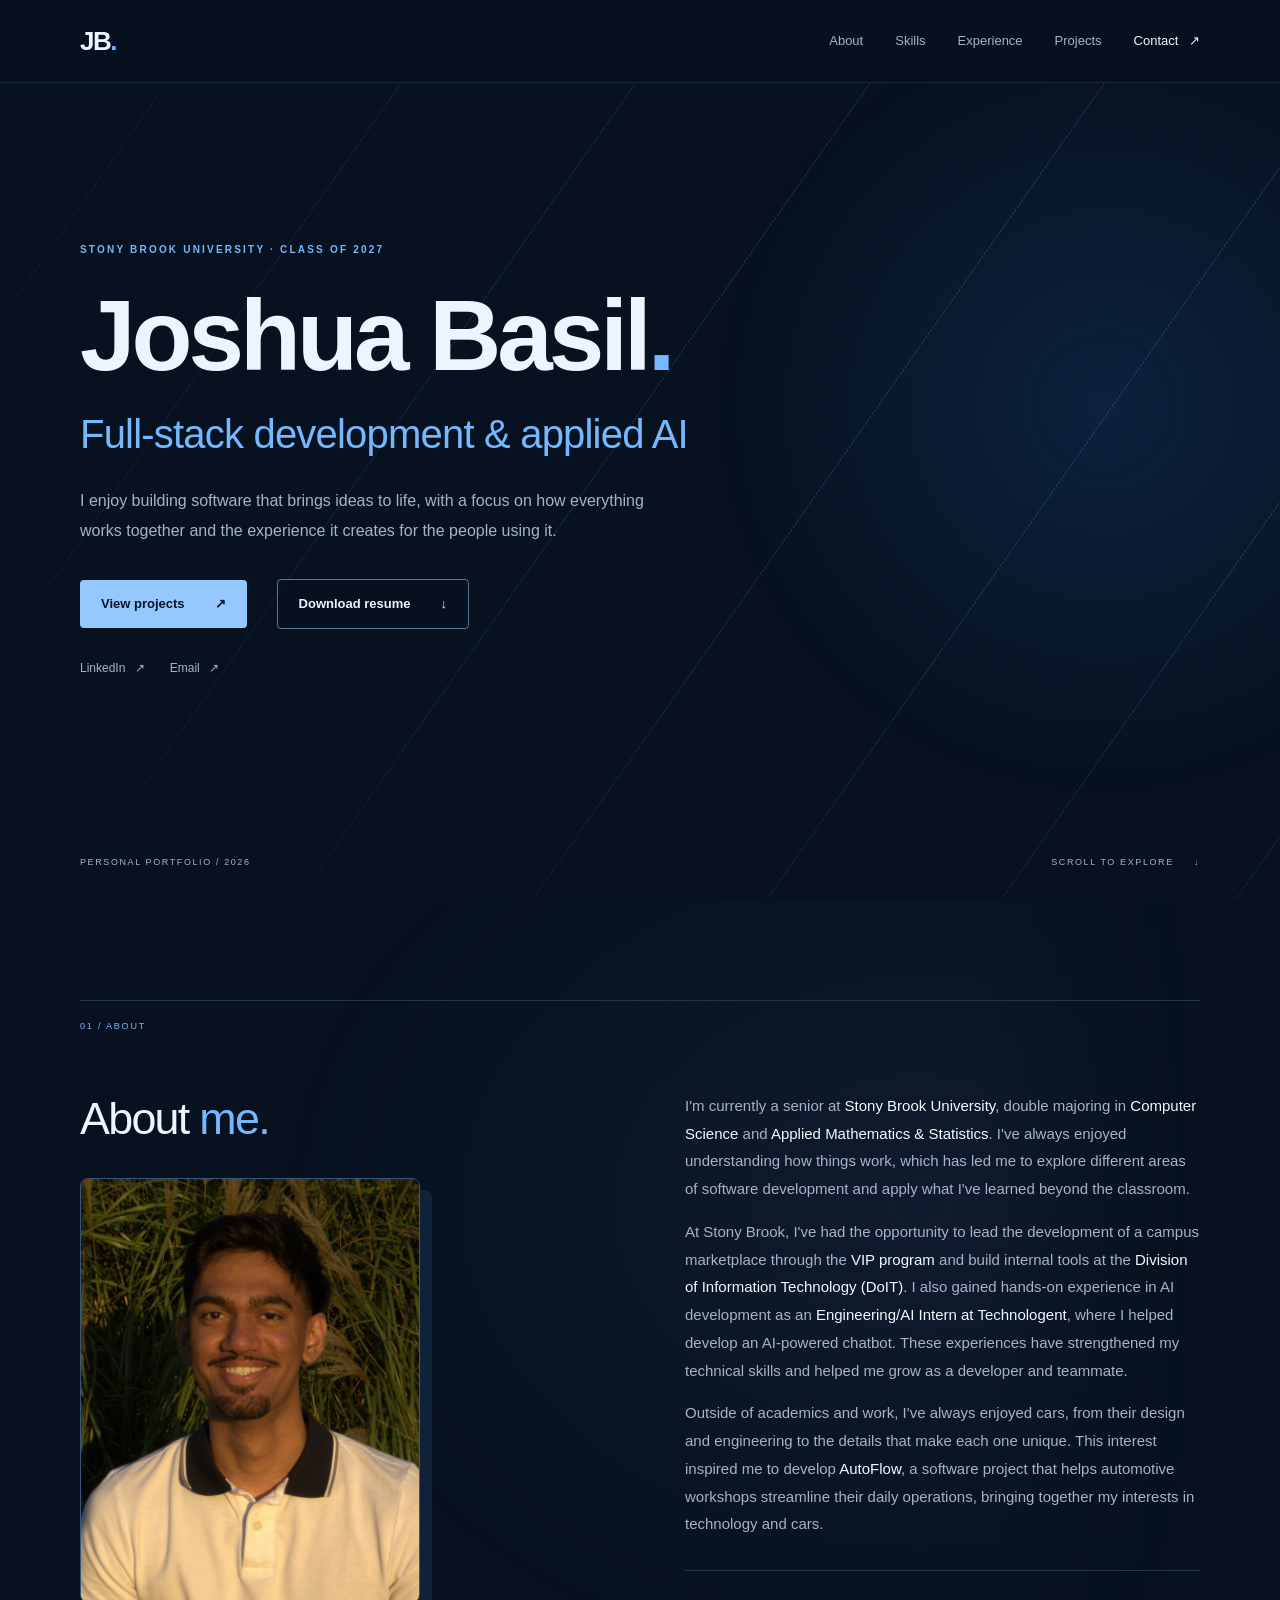
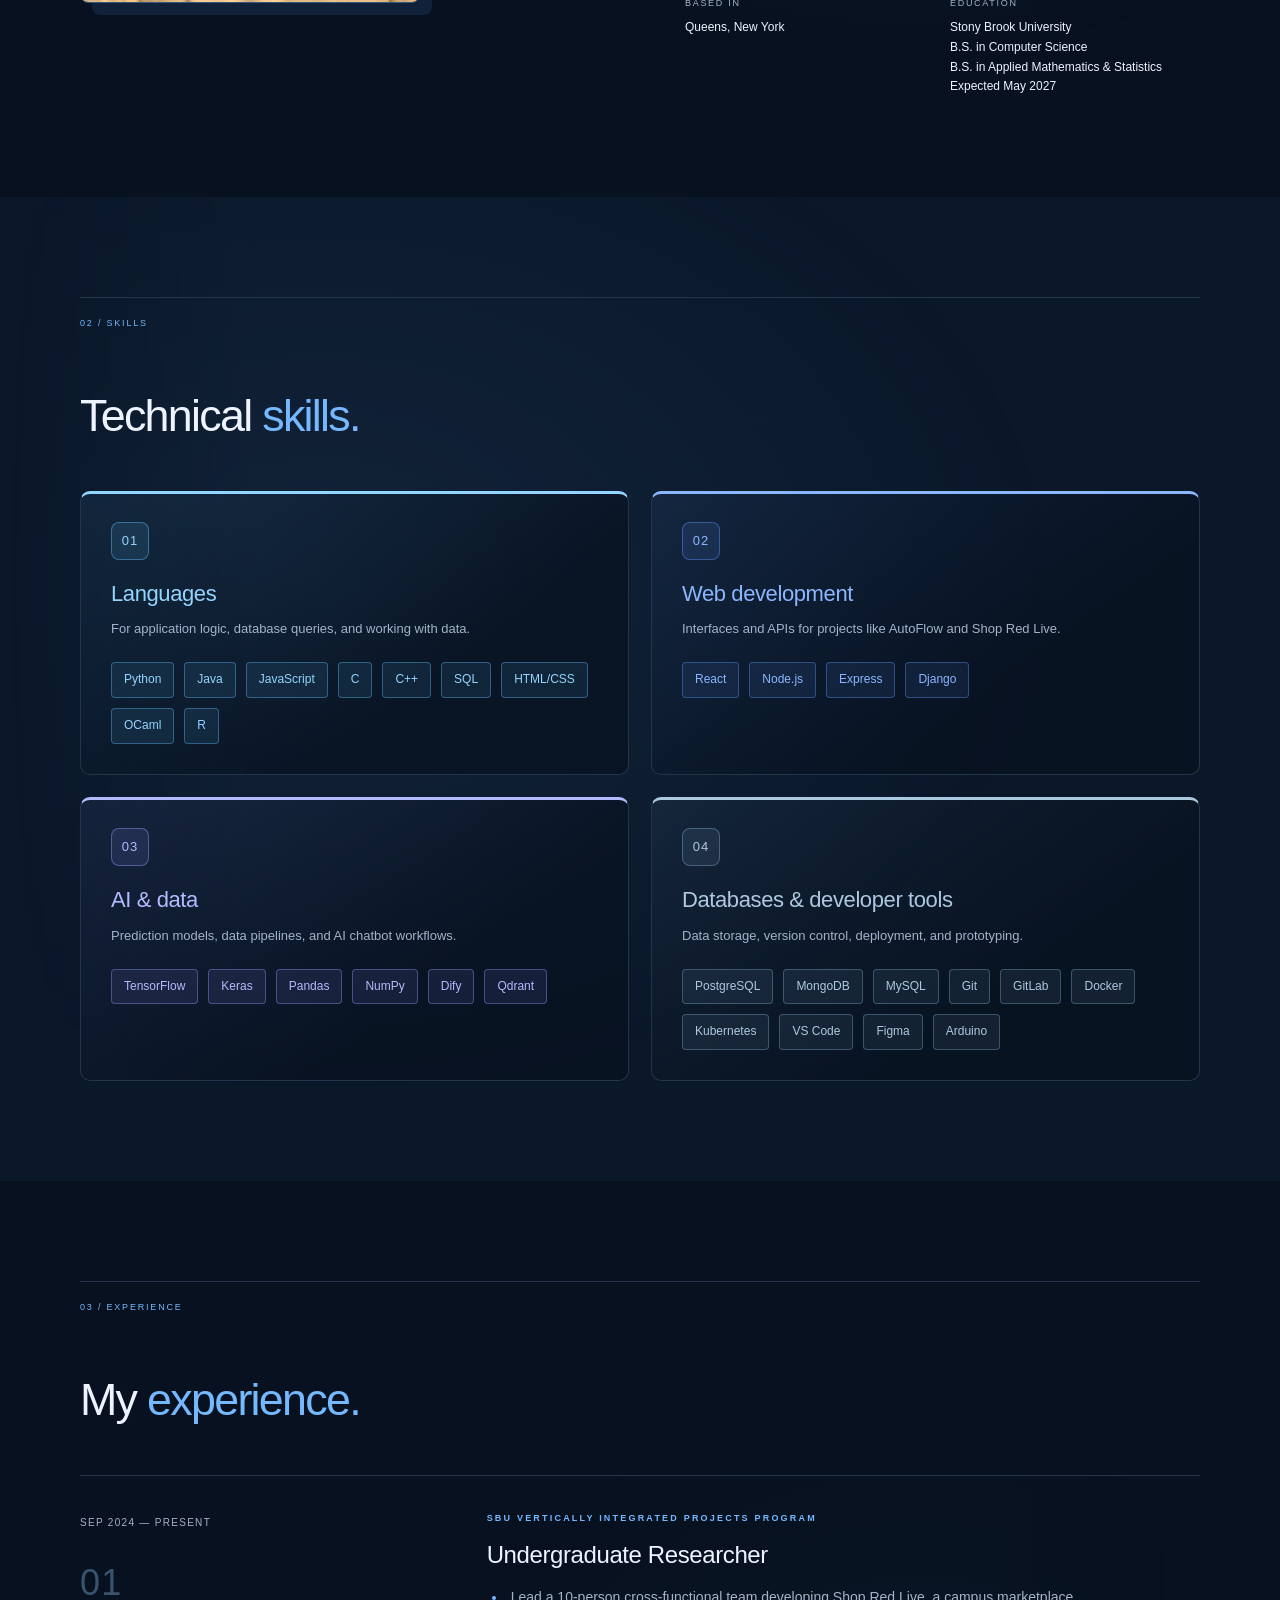
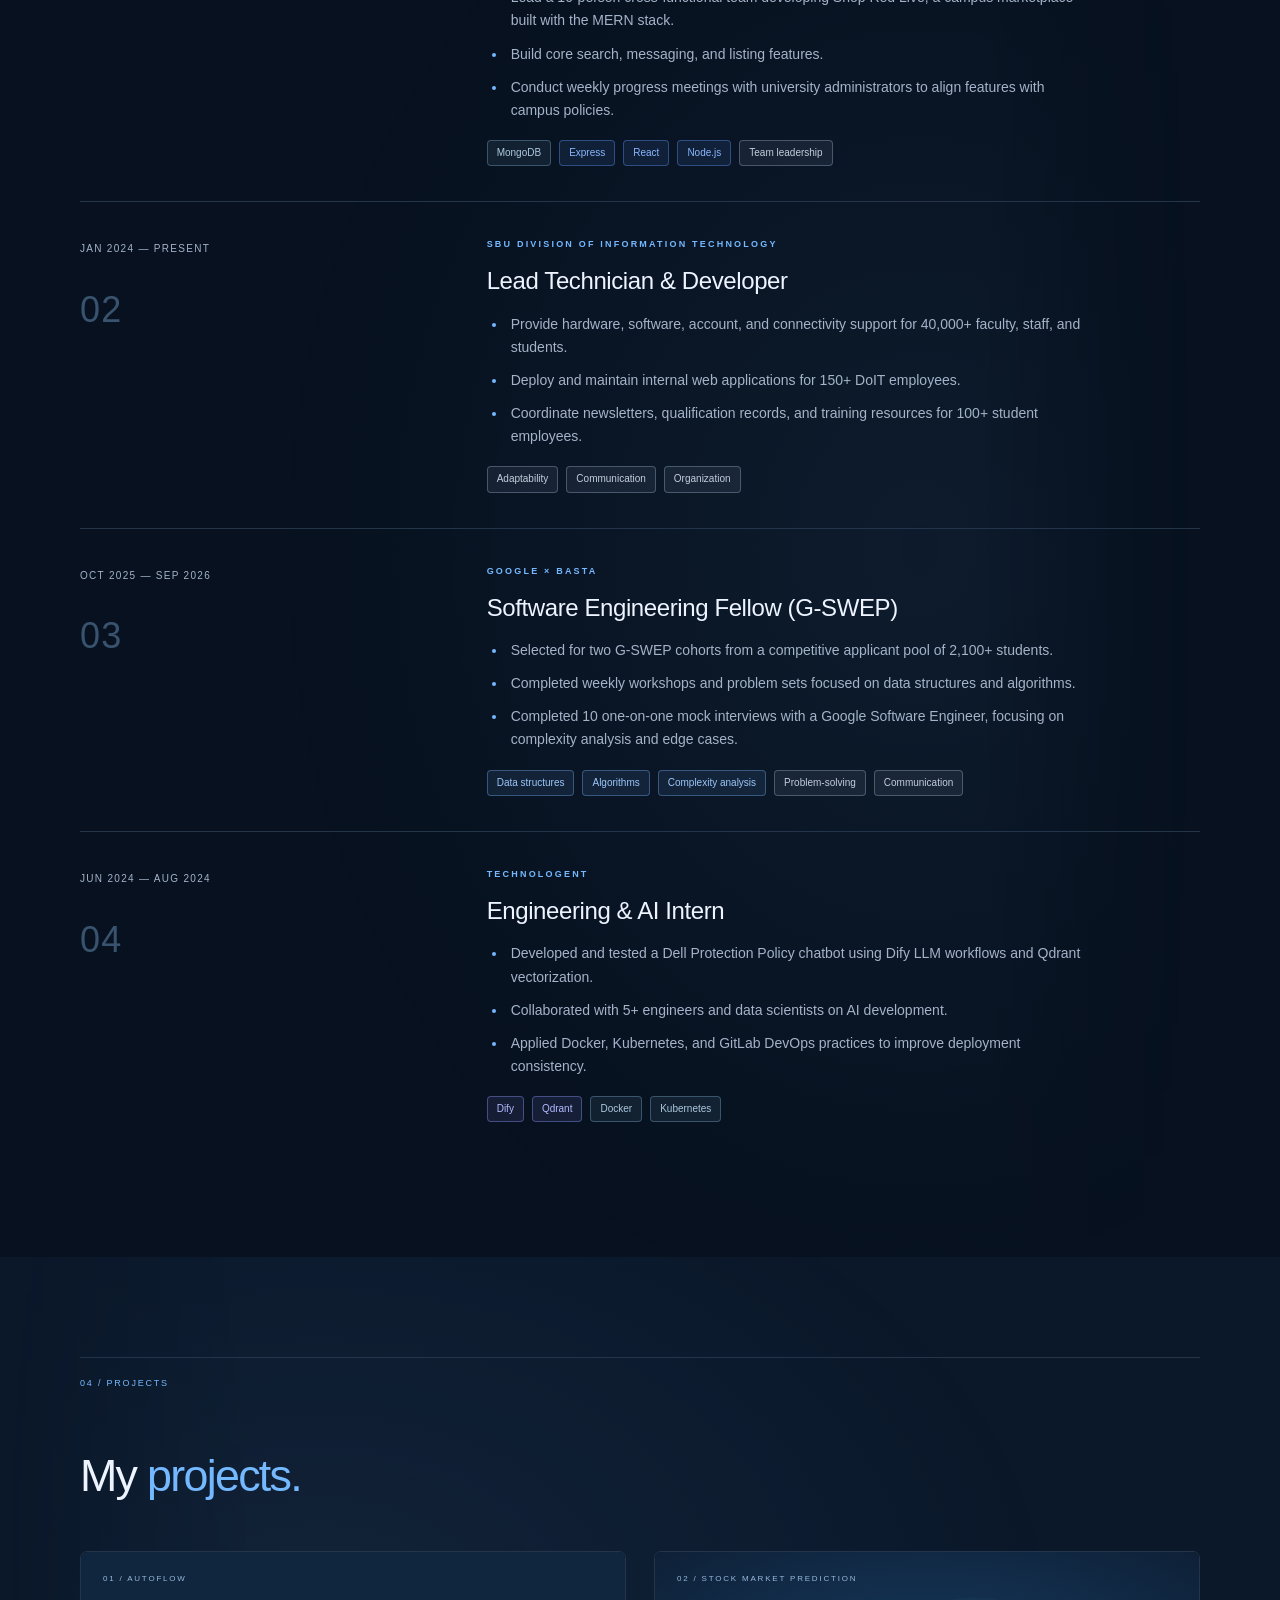
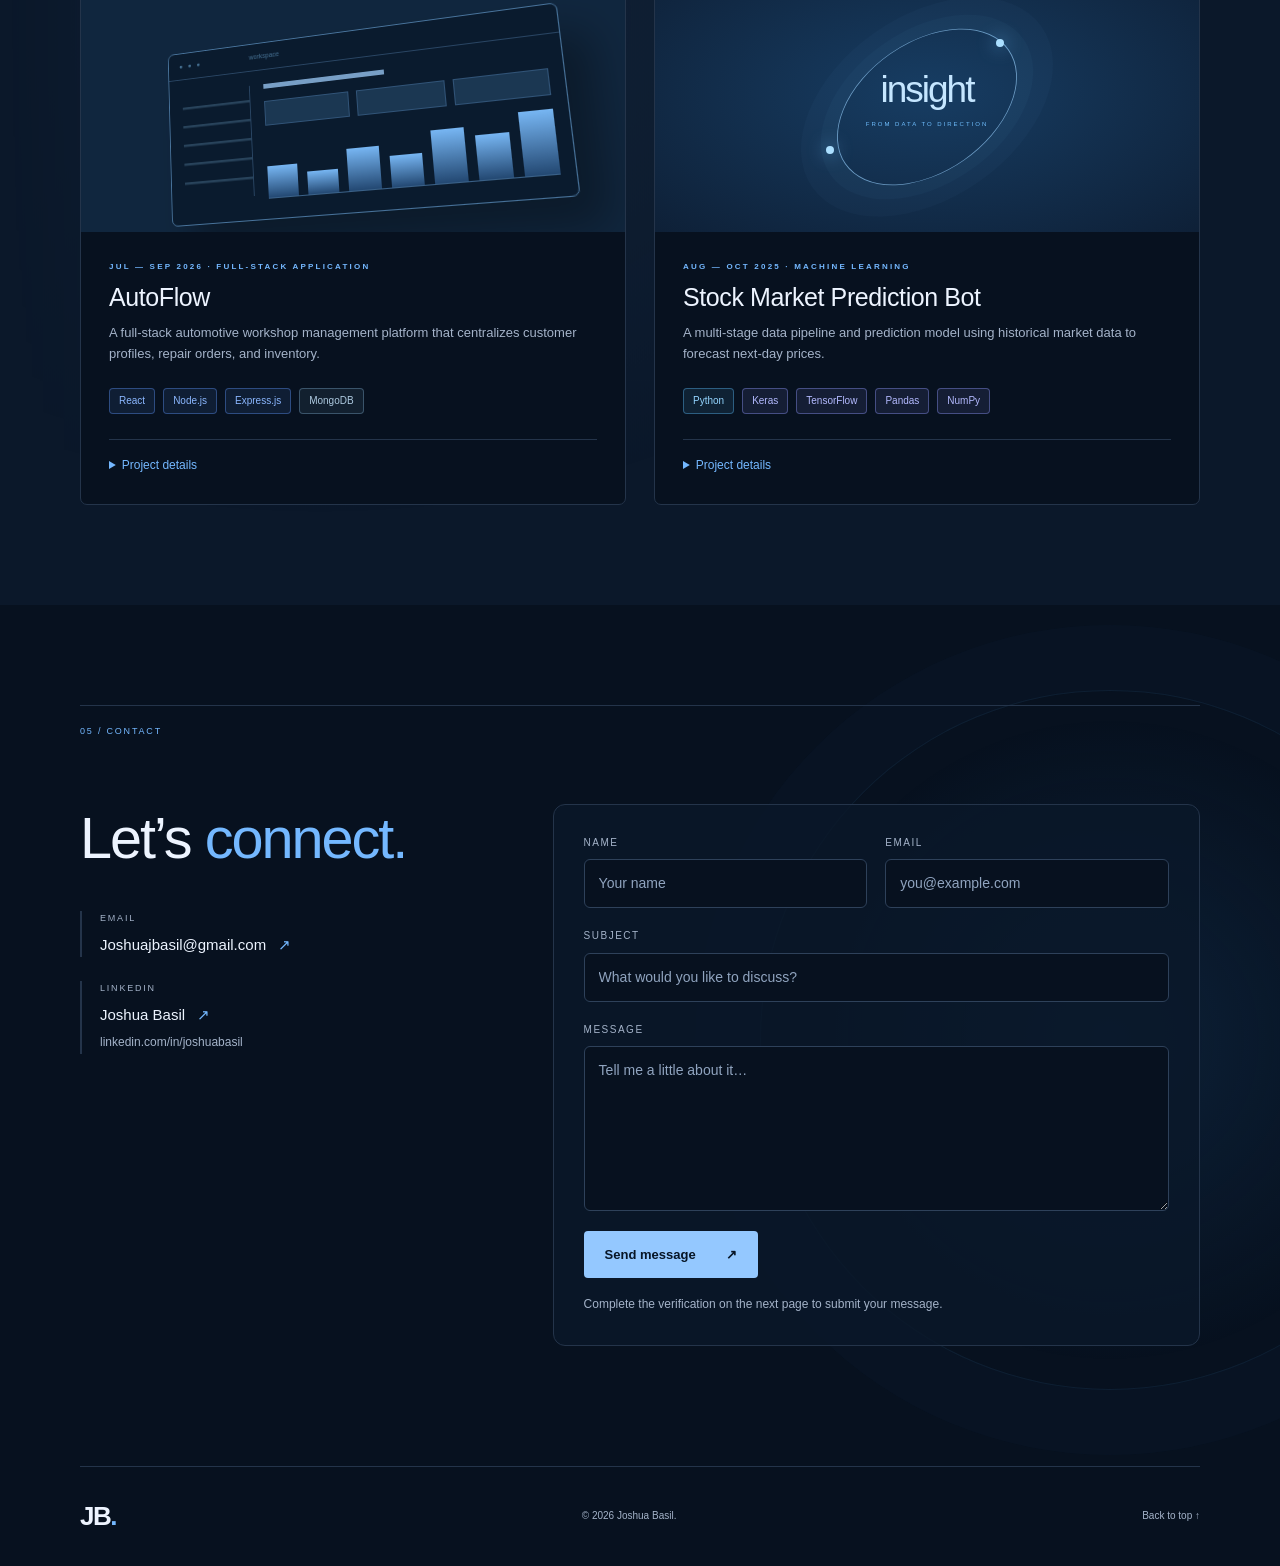
==== commit d993bb1e: "Update portfolio website" ====
--- a/index.html
+++ b/index.html
@@ -1,147 +1,150 @@
-<!DOCTYPE html>
-<html lang="en">
-<head>
-  <meta charset="UTF-8">
-  <meta name="viewport" content="width=device-width, initial-scale=1.0">
-  <meta name="description" content="Joshua Basil — Computer Science and Applied Mathematics & Statistics student at Stony Brook University. Explore my experience, projects, and technical skills.">
-  <meta name="theme-color" content="#07111f">
-  <title>Joshua Basil — Developer Portfolio</title>
-  <link rel="stylesheet" href="styles.css">
-  <script src="script.js" defer></script>
-</head>
-<body>
-  <a class="skip-link" href="#main">Skip to content</a>
-  <header class="header">
-    <div class="nav-wrap">
-      <a class="brand" href="#home" aria-label="Home">JB<span>.</span></a>
-      <button class="menu-toggle" aria-expanded="false" aria-controls="navigation">Menu <span aria-hidden="true">☰</span></button>
-      <nav id="navigation" aria-label="Main navigation">
-        <a href="#about">About</a><a href="#skills">Skills</a><a href="#experience">Experience</a><a href="#projects">Projects</a><a href="#contact">Contact <span aria-hidden="true">↗</span></a>
-      </nav>
-    </div>
-  </header>
-  <main id="main">
-    <section id="home" class="hero" aria-labelledby="hero-title">
-      <div class="hero-glow parallax" data-speed="0.12" aria-hidden="true"></div>
-      <div class="hero-pattern" aria-hidden="true"></div>
-      <div class="container hero-content">
-        <p class="eyebrow">STONY BROOK UNIVERSITY · CLASS OF 2027</p>
-        <h1 id="hero-title">Joshua Basil<span>.</span></h1>
-        <p class="hero-role">Full-stack development &amp; applied AI</p>
-        <p class="hero-description">I enjoy building software that brings ideas to life, with a focus on how everything works together and the experience it creates for the people using it.</p>
-        <div class="actions"><a class="button primary" href="#projects">View projects <span aria-hidden="true">↗</span></a><a class="button hero-resume resume-download" href="Joshua_Basil_Resume.pdf" download="Joshua_Basil_Resume.pdf">Download resume <span aria-hidden="true">↓</span></a></div>
-        <div class="hero-links"><a href="https://www.linkedin.com/in/joshuabasil/">LinkedIn <span aria-hidden="true">↗</span></a><a href="#contact">Email <span aria-hidden="true">↗</span></a></div>
-      </div>
-      <div class="hero-bottom container"><span>PERSONAL PORTFOLIO / <span class="year">2026</span></span><a href="#about">SCROLL TO EXPLORE <span aria-hidden="true">↓</span></a></div>
-    </section>
-    <section id="about" class="section container" aria-labelledby="about-title">
-      <div class="section-label"><span>01 / ABOUT</span></div>
-      <div class="about-grid">
-        <div class="about-intro">
-          <h2 id="about-title">About <span>me.</span></h2>
-          <div class="about-photo">
-            <!-- To add your photo, replace the placeholder div below with:
-            <img src="profile.jpg" alt="Portrait of Joshua Basil" width="600" height="750" loading="lazy">
-            Keep profile.jpg in the same folder as index.html.
-            -->
-            <img src="profile.jpeg" alt="Portrait of Joshua Basil" width="600" height="750" loading="lazy">
-          </div>
-        </div>
-        <div class="about-copy">
-          <p>I'm currently a senior at <strong>Stony Brook University</strong>, double majoring in <strong>Computer Science</strong> and <strong>Applied Mathematics &amp; Statistics</strong>. I've always enjoyed understanding how things work, which has led me to explore different areas of software development and apply what I've learned beyond the classroom.</p>
-          <p>At Stony Brook, I've had the opportunity to lead the development of a campus marketplace through the <strong>VIP program</strong> and build internal tools at the <strong>Division of Information Technology (DoIT)</strong>. I also gained hands-on experience in AI development as an <strong>Engineering/AI Intern at Technologent</strong>, where I helped develop an AI-powered chatbot. These experiences have strengthened my technical skills and helped me grow as a developer and teammate.</p>
-          <p>Outside of academics and work, I've always enjoyed cars, from their design and engineering to the details that make each one unique. This interest inspired me to develop <strong>AutoFlow</strong>, a software project that helps automotive workshops streamline their daily operations, bringing together my interests in technology and cars.</p>
-          <div class="about-details"><div><span>BASED IN</span><strong>Queens, New York</strong></div><div><span>EDUCATION</span><strong>Stony Brook University<br>B.S. in Computer Science<br>B.S. in Applied Mathematics &amp; Statistics<br>Expected May 2027</strong></div></div>
-        </div>
-      </div>
-    </section>
-    <section id="skills" class="section section-tinted" aria-labelledby="skills-title"><div class="container">
-      <div class="section-label"><span>02 / SKILLS</span></div>
-      <div class="section-heading"><h2 id="skills-title">Technical <span>skills.</span></h2></div>
-      <div class="skills-grid">
-        <article class="skill-group" data-skill-category="languages">
-          <span class="skill-icon" aria-hidden="true">01</span>
-          <h3>Languages</h3>
-          <p>For application logic, database queries, and working with data.</p>
-          <ul class="tags"><li data-skill-category="languages" title="Languages">Python</li><li data-skill-category="languages" title="Languages">Java</li><li data-skill-category="languages" title="Languages">JavaScript</li><li data-skill-category="languages" title="Languages">C</li><li data-skill-category="languages" title="Languages">C++</li><li data-skill-category="languages" title="Languages">SQL</li><li data-skill-category="languages" title="Languages">HTML/CSS</li><li data-skill-category="languages" title="Languages">OCaml</li><li data-skill-category="languages" title="Languages">R</li></ul>
-        </article>
-        <article class="skill-group" data-skill-category="web">
-          <span class="skill-icon" aria-hidden="true">02</span>
-          <h3>Web development</h3>
-          <p>Interfaces and APIs for projects like AutoFlow and Shop Red Live.</p>
-          <ul class="tags"><li data-skill-category="web" title="Web development">React</li><li data-skill-category="web" title="Web development">Node.js</li><li data-skill-category="web" title="Web development">Express</li><li data-skill-category="web" title="Web development">Django</li></ul>
-        </article>
-        <article class="skill-group" data-skill-category="ai">
-          <span class="skill-icon" aria-hidden="true">03</span>
-          <h3>AI &amp; data</h3>
-          <p>Prediction models, data pipelines, and AI chatbot workflows.</p>
-          <ul class="tags"><li data-skill-category="ai" title="AI &amp; data">TensorFlow</li><li data-skill-category="ai" title="AI &amp; data">Keras</li><li data-skill-category="ai" title="AI &amp; data">Pandas</li><li data-skill-category="ai" title="AI &amp; data">NumPy</li><li data-skill-category="ai" title="AI &amp; data">Dify</li><li data-skill-category="ai" title="AI &amp; data">Qdrant</li></ul>
-        </article>
-        <article class="skill-group" data-skill-category="tools">
-          <span class="skill-icon" aria-hidden="true">04</span>
-          <h3>Databases &amp; developer tools</h3>
-          <p>Data storage, version control, deployment, and prototyping.</p>
-          <ul class="tags"><li data-skill-category="tools" title="Databases &amp; developer tools">PostgreSQL</li><li data-skill-category="tools" title="Databases &amp; developer tools">MongoDB</li><li data-skill-category="tools" title="Databases &amp; developer tools">MySQL</li><li data-skill-category="tools" title="Databases &amp; developer tools">Git</li><li data-skill-category="tools" title="Databases &amp; developer tools">GitLab</li><li data-skill-category="tools" title="Databases &amp; developer tools">Docker</li><li data-skill-category="tools" title="Databases &amp; developer tools">Kubernetes</li><li data-skill-category="tools" title="Databases &amp; developer tools">VS Code</li><li data-skill-category="tools" title="Databases &amp; developer tools">Figma</li><li data-skill-category="tools" title="Databases &amp; developer tools">Arduino</li></ul>
-        </article>
-      </div>
-    </div></section>
-    <section id="experience" class="section container" aria-labelledby="experience-title">
-      <div class="section-label"><span>03 / EXPERIENCE</span></div>
-      <div class="section-heading"><h2 id="experience-title">My <span>experience.</span></h2></div>
-      <div class="timeline"><article class="experience-row"><div class="experience-date">SEP 2024 — PRESENT<span>01</span></div><div><p class="eyebrow">SBU VERTICALLY INTEGRATED PROJECTS PROGRAM</p><h3>Undergraduate Researcher</h3><ul class="experience-bullets">
-          <li>Lead a 10-person cross-functional team developing Shop Red Live, a campus marketplace built with the MERN stack.</li>
-          <li>Build core search, messaging, and listing features.</li>
-          <li>Conduct weekly progress meetings with university administrators to align features with campus policies.</li>
-        </ul><ul class="tags"><li data-skill-category="tools" title="Databases &amp; developer tools">MongoDB</li><li data-skill-category="web" title="Web development">Express</li><li data-skill-category="web" title="Web development">React</li><li data-skill-category="web" title="Web development">Node.js</li><li data-skill-category="soft" title="Soft skills">Team leadership</li></ul></div></article><article class="experience-row"><div class="experience-date">JAN 2024 — PRESENT<span>02</span></div><div><p class="eyebrow">SBU DIVISION OF INFORMATION TECHNOLOGY</p><h3>Lead Technician & Developer</h3><ul class="experience-bullets">
-          <li>Provide hardware, software, account, and connectivity support for 40,000+ faculty, staff, and students.</li>
-          <li>Deploy and maintain internal web applications for 150+ DoIT employees.</li>
-          <li>Coordinate newsletters, qualification records, and training resources for 100+ student employees.</li>
-        </ul><ul class="tags"><li data-skill-category="soft" title="Soft skills">Adaptability</li><li data-skill-category="soft" title="Soft skills">Communication</li><li data-skill-category="soft" title="Soft skills">Organization</li></ul></div></article><article class="experience-row"><div class="experience-date">OCT 2025 — SEP 2026<span>03</span></div><div><p class="eyebrow">GOOGLE × BASTA</p><h3>Software Engineering Fellow (G-SWEP)</h3><ul class="experience-bullets">
-          <li>Selected for two G-SWEP cohorts from a competitive applicant pool of 2,100+ students.</li>
-          <li>Completed weekly workshops and problem sets focused on data structures and algorithms.</li>
-          <li>Completed 10 one-on-one mock interviews with a Google Software Engineer, focusing on complexity analysis and edge cases.</li>
-        </ul><ul class="tags"><li data-skill-category="technical" title="Technical skills">Data structures</li><li data-skill-category="technical" title="Technical skills">Algorithms</li><li data-skill-category="technical" title="Technical skills">Complexity analysis</li><li data-skill-category="soft" title="Soft skills">Problem-solving</li><li data-skill-category="soft" title="Soft skills">Communication</li></ul></div></article><article class="experience-row"><div class="experience-date">JUN 2024 — AUG 2024<span>04</span></div><div><p class="eyebrow">TECHNOLOGENT</p><h3>Engineering & AI Intern</h3><ul class="experience-bullets">
-          <li>Developed and tested a Dell Protection Policy chatbot using Dify LLM workflows and Qdrant vectorization.</li>
-          <li>Collaborated with 5+ engineers and data scientists on AI development.</li>
-          <li>Applied Docker, Kubernetes, and GitLab DevOps practices to improve deployment consistency.</li>
-        </ul><ul class="tags"><li data-skill-category="ai" title="AI &amp; data">Dify</li><li data-skill-category="ai" title="AI &amp; data">Qdrant</li><li data-skill-category="tools" title="Databases &amp; developer tools">Docker</li><li data-skill-category="tools" title="Databases &amp; developer tools">Kubernetes</li></ul></div></article></div>
-    </section>
-    <section id="projects" class="section section-tinted" aria-labelledby="projects-title"><div class="container">
-      <div class="section-label"><span>04 / PROJECTS</span></div>
-      <div class="section-heading"><h2 id="projects-title">My <span>projects.</span></h2></div>
-      <div class="projects-grid">
-        <article class="project-card"><div class="project-visual visual-dashboard" aria-hidden="true"><span class="visual-label">01 / AUTOFLOW</span><div class="mock-window"><div class="window-bar">● ● ● <span>workspace</span></div><div class="mock-body"><div class="mock-sidebar"></div><div class="mock-content"><div class="mock-heading"></div><div class="mock-stats"><i></i><i></i><i></i></div><div class="bars"><i></i><i></i><i></i><i></i><i></i><i></i><i></i></div></div></div></div></div><div class="project-copy"><p class="eyebrow">JUL — SEP 2026 · FULL-STACK APPLICATION</p><h3>AutoFlow</h3><p>A full-stack automotive workshop management platform that centralizes customer profiles, repair orders, and inventory.</p><ul class="tags"><li data-skill-category="web" title="Web development">React</li><li data-skill-category="web" title="Web development">Node.js</li><li data-skill-category="web" title="Web development">Express.js</li><li data-skill-category="tools" title="Databases &amp; developer tools">MongoDB</li></ul><details><summary>Project details</summary><p>Built RESTful APIs and MongoDB schemas to maintain real-time data flow. Added an interactive, role-based Kanban workflow to track vehicles from appointment scheduling through diagnosis, repair, payment, and pickup.</p></details></div></article>
-        <article class="project-card"><div class="project-visual visual-data" aria-hidden="true"><span class="visual-label">02 / STOCK MARKET PREDICTION</span><div class="data-art"><div class="data-ring"></div><div class="data-core">insight<span>FROM DATA TO DIRECTION</span></div><span class="data-point point-one"></span><span class="data-point point-two"></span></div></div><div class="project-copy"><p class="eyebrow">AUG — OCT 2025 · MACHINE LEARNING</p><h3>Stock Market Prediction Bot</h3><p>A multi-stage data pipeline and prediction model using historical market data to forecast next-day prices.</p><ul class="tags"><li data-skill-category="languages" title="Languages">Python</li><li data-skill-category="ai" title="AI &amp; data">Keras</li><li data-skill-category="ai" title="AI &amp; data">TensorFlow</li><li data-skill-category="ai" title="AI &amp; data">Pandas</li><li data-skill-category="ai" title="AI &amp; data">NumPy</li></ul><details><summary>Project details</summary><p>Engineered 20+ momentum, volatility, and lagged-ratio features from historical OHLCV data. Built a custom Python backtesting framework and achieved 65% directional accuracy on out-of-sample market data across multiple stock tickers.</p></details></div></article>
-      </div>
-    </div></section>
-    <section id="contact" class="section contact" aria-labelledby="contact-title">
-      <div class="contact-glow parallax" data-speed="0.08" aria-hidden="true"></div>
-      <div class="container contact-content">
-        <div class="section-label"><span>05 / CONTACT</span></div>
-        <div class="contact-grid">
-          <div class="contact-intro">
-            <h2 id="contact-title">Let’s <span>connect.</span></h2>
-            
-            <div class="contact-methods">
-              <a href="mailto:Joshuajbasil@gmail.com"><span class="contact-method-label">EMAIL</span><span class="contact-method-value">Joshuajbasil@gmail.com <span aria-hidden="true">↗</span></span></a>
-              <a href="https://www.linkedin.com/in/joshuabasil/"><span class="contact-method-label">LINKEDIN</span><span class="contact-method-value">Joshua Basil <span aria-hidden="true">↗</span></span><span class="contact-method-url">linkedin.com/in/joshuabasil</span></a>
-            </div>
-          </div>
-          <form id="contact-form" class="contact-form" action="https://formsubmit.co/Joshuajbasil@gmail.com" method="post" aria-label="Write Joshua a message" aria-describedby="contact-form-note">
-            <div class="contact-form-row">
-              <div class="contact-field"><label for="contact-name">Name</label><input id="contact-name" name="name" autocomplete="name" placeholder="Your name" maxlength="100" required></div>
-              <div class="contact-field"><label for="contact-email">Email</label><input id="contact-email" name="email" type="email" autocomplete="email" placeholder="you@example.com" maxlength="254" required></div>
-            </div>
-            <div class="contact-field"><label for="contact-subject">Subject</label><input id="contact-subject" name="subject" placeholder="What would you like to discuss?" maxlength="160" required></div>
-            <div class="contact-field"><label for="contact-message">Message</label><textarea id="contact-message" name="message" rows="6" placeholder="Tell me a little about it…" maxlength="3000" required></textarea></div>
-            <button class="button primary" type="submit">Send message <span aria-hidden="true">↗</span></button>
-            <p id="contact-form-note" class="contact-form-note">Your message is delivered to my inbox through FormSubmit.</p>
-            <p id="contact-status" class="contact-form-status" role="status"></p>
-          </form>
-        </div>
-      </div>
-    </section>
-  </main>
-  <footer class="container footer"><a class="brand" href="#home">JB<span>.</span></a><p>© <span class="year">2026</span> Joshua Basil.</p><a href="#home">Back to top ↑</a></footer>
-</body>
-</html>
+<!DOCTYPE html>
+<html lang="en">
+<head>
+  <meta charset="UTF-8">
+  <meta name="viewport" content="width=device-width, initial-scale=1.0">
+  <meta name="description" content="Joshua Basil — Computer Science and Applied Mathematics & Statistics student at Stony Brook University. Explore my experience, projects, and technical skills.">
+  <meta name="theme-color" content="#07111f">
+  <title>Joshua Basil — Developer Portfolio</title>
+  <link rel="stylesheet" href="styles.css">
+  <script src="script.js" defer></script>
+</head>
+<body>
+  <a class="skip-link" href="#main">Skip to content</a>
+  <header class="header">
+    <div class="nav-wrap">
+      <a class="brand" href="#home" aria-label="Home">JB<span>.</span></a>
+      <button class="menu-toggle" aria-expanded="false" aria-controls="navigation">Menu <span aria-hidden="true">☰</span></button>
+      <nav id="navigation" aria-label="Main navigation">
+        <a href="#about">About</a><a href="#skills">Skills</a><a href="#experience">Experience</a><a href="#projects">Projects</a><a href="#contact">Contact <span aria-hidden="true">↗</span></a>
+      </nav>
+    </div>
+  </header>
+  <main id="main">
+    <section id="home" class="hero" aria-labelledby="hero-title">
+      <div class="hero-glow parallax" data-speed="0.12" aria-hidden="true"></div>
+      <div class="hero-pattern" aria-hidden="true"></div>
+      <div class="container hero-content">
+        <p class="eyebrow">STONY BROOK UNIVERSITY · CLASS OF 2027</p>
+        <h1 id="hero-title">Joshua Basil<span>.</span></h1>
+        <p class="hero-role">Full-stack development &amp; applied AI</p>
+        <p class="hero-description">I enjoy building software that brings ideas to life, with a focus on how everything works together and the experience it creates for the people using it.</p>
+        <div class="actions"><a class="button primary" href="#projects">View projects <span aria-hidden="true">↗</span></a><a class="button hero-resume resume-download" href="Joshua_Basil_Resume.pdf" download="Joshua_Basil_Resume.pdf">Download resume <span aria-hidden="true">↓</span></a></div>
+        <div class="hero-links"><a href="https://www.linkedin.com/in/joshuabasil/">LinkedIn <span aria-hidden="true">↗</span></a><a href="#contact">Email <span aria-hidden="true">↗</span></a></div>
+      </div>
+      <div class="hero-bottom container"><span>PERSONAL PORTFOLIO / <span class="year">2026</span></span><a href="#about">SCROLL TO EXPLORE <span aria-hidden="true">↓</span></a></div>
+    </section>
+    <section id="about" class="section container" aria-labelledby="about-title">
+      <div class="section-label"><span>01 / ABOUT</span></div>
+      <div class="about-grid">
+        <div class="about-intro">
+          <h2 id="about-title">About <span>me.</span></h2>
+          <div class="about-photo">
+            <!-- To add your photo, replace the placeholder div below with:
+            <img src="profile.jpg" alt="Portrait of Joshua Basil" width="600" height="750" loading="lazy">
+            Keep profile.jpg in the same folder as index.html.
+            -->
+            <img src="profile.jpeg" alt="Portrait of Joshua Basil" width="600" height="750" loading="lazy">
+          </div>
+        </div>
+        <div class="about-copy">
+          <p>I'm currently a senior at <strong>Stony Brook University</strong>, double majoring in <strong>Computer Science</strong> and <strong>Applied Mathematics &amp; Statistics</strong>. I've always enjoyed understanding how things work, which has led me to explore different areas of software development and apply what I've learned beyond the classroom.</p>
+          <p>At Stony Brook, I've had the opportunity to lead the development of a campus marketplace through the <strong>VIP program</strong> and build internal tools at the <strong>Division of Information Technology (DoIT)</strong>. I also gained hands-on experience in AI development as an <strong>Engineering/AI Intern at Technologent</strong>, where I helped develop an AI-powered chatbot. These experiences have strengthened my technical skills and helped me grow as a developer and teammate.</p>
+          <p>Outside of academics and work, I've always enjoyed cars, from their design and engineering to the details that make each one unique. This interest inspired me to develop <strong>AutoFlow</strong>, a software project that helps automotive workshops streamline their daily operations, bringing together my interests in technology and cars.</p>
+          <div class="about-details"><div><span>BASED IN</span><strong>Queens, New York</strong></div><div><span>EDUCATION</span><strong>Stony Brook University<br>B.S. in Computer Science<br>B.S. in Applied Mathematics &amp; Statistics<br>Expected May 2027</strong></div></div>
+        </div>
+      </div>
+    </section>
+    <section id="skills" class="section section-tinted" aria-labelledby="skills-title"><div class="container">
+      <div class="section-label"><span>02 / SKILLS</span></div>
+      <div class="section-heading"><h2 id="skills-title">Technical <span>skills.</span></h2></div>
+      <div class="skills-grid">
+        <article class="skill-group" data-skill-category="languages">
+          <span class="skill-icon" aria-hidden="true">01</span>
+          <h3>Languages</h3>
+          <p>For application logic, database queries, and working with data.</p>
+          <ul class="tags"><li data-skill-category="languages" title="Languages">Python</li><li data-skill-category="languages" title="Languages">Java</li><li data-skill-category="languages" title="Languages">JavaScript</li><li data-skill-category="languages" title="Languages">C</li><li data-skill-category="languages" title="Languages">C++</li><li data-skill-category="languages" title="Languages">SQL</li><li data-skill-category="languages" title="Languages">HTML/CSS</li><li data-skill-category="languages" title="Languages">OCaml</li><li data-skill-category="languages" title="Languages">R</li></ul>
+        </article>
+        <article class="skill-group" data-skill-category="web">
+          <span class="skill-icon" aria-hidden="true">02</span>
+          <h3>Web development</h3>
+          <p>Interfaces and APIs for projects like AutoFlow and Shop Red Live.</p>
+          <ul class="tags"><li data-skill-category="web" title="Web development">React</li><li data-skill-category="web" title="Web development">Node.js</li><li data-skill-category="web" title="Web development">Express</li><li data-skill-category="web" title="Web development">Django</li></ul>
+        </article>
+        <article class="skill-group" data-skill-category="ai">
+          <span class="skill-icon" aria-hidden="true">03</span>
+          <h3>AI &amp; data</h3>
+          <p>Prediction models, data pipelines, and AI chatbot workflows.</p>
+          <ul class="tags"><li data-skill-category="ai" title="AI &amp; data">TensorFlow</li><li data-skill-category="ai" title="AI &amp; data">Keras</li><li data-skill-category="ai" title="AI &amp; data">Pandas</li><li data-skill-category="ai" title="AI &amp; data">NumPy</li><li data-skill-category="ai" title="AI &amp; data">Dify</li><li data-skill-category="ai" title="AI &amp; data">Qdrant</li></ul>
+        </article>
+        <article class="skill-group" data-skill-category="tools">
+          <span class="skill-icon" aria-hidden="true">04</span>
+          <h3>Databases &amp; developer tools</h3>
+          <p>Data storage, version control, deployment, and prototyping.</p>
+          <ul class="tags"><li data-skill-category="tools" title="Databases &amp; developer tools">PostgreSQL</li><li data-skill-category="tools" title="Databases &amp; developer tools">MongoDB</li><li data-skill-category="tools" title="Databases &amp; developer tools">MySQL</li><li data-skill-category="tools" title="Databases &amp; developer tools">Git</li><li data-skill-category="tools" title="Databases &amp; developer tools">GitLab</li><li data-skill-category="tools" title="Databases &amp; developer tools">Docker</li><li data-skill-category="tools" title="Databases &amp; developer tools">Kubernetes</li><li data-skill-category="tools" title="Databases &amp; developer tools">VS Code</li><li data-skill-category="tools" title="Databases &amp; developer tools">Figma</li><li data-skill-category="tools" title="Databases &amp; developer tools">Arduino</li></ul>
+        </article>
+      </div>
+    </div></section>
+    <section id="experience" class="section container" aria-labelledby="experience-title">
+      <div class="section-label"><span>03 / EXPERIENCE</span></div>
+      <div class="section-heading"><h2 id="experience-title">My <span>experience.</span></h2></div>
+      <div class="timeline"><article class="experience-row"><div class="experience-date">SEP 2024 — PRESENT<span>01</span></div><div><p class="eyebrow">SBU VERTICALLY INTEGRATED PROJECTS PROGRAM</p><h3>Undergraduate Researcher</h3><ul class="experience-bullets">
+          <li>Lead a 10-person cross-functional team developing Shop Red Live, a campus marketplace built with the MERN stack.</li>
+          <li>Build core search, messaging, and listing features.</li>
+          <li>Conduct weekly progress meetings with university administrators to align features with campus policies.</li>
+        </ul><ul class="tags"><li data-skill-category="tools" title="Databases &amp; developer tools">MongoDB</li><li data-skill-category="web" title="Web development">Express</li><li data-skill-category="web" title="Web development">React</li><li data-skill-category="web" title="Web development">Node.js</li><li data-skill-category="soft" title="Soft skills">Team leadership</li></ul></div></article><article class="experience-row"><div class="experience-date">JAN 2024 — PRESENT<span>02</span></div><div><p class="eyebrow">SBU DIVISION OF INFORMATION TECHNOLOGY</p><h3>Lead Technician & Developer</h3><ul class="experience-bullets">
+          <li>Provide hardware, software, account, and connectivity support for 40,000+ faculty, staff, and students.</li>
+          <li>Deploy and maintain internal web applications for 150+ DoIT employees.</li>
+          <li>Coordinate newsletters, qualification records, and training resources for 100+ student employees.</li>
+        </ul><ul class="tags"><li data-skill-category="soft" title="Soft skills">Adaptability</li><li data-skill-category="soft" title="Soft skills">Communication</li><li data-skill-category="soft" title="Soft skills">Organization</li></ul></div></article><article class="experience-row"><div class="experience-date">OCT 2025 — SEP 2026<span>03</span></div><div><p class="eyebrow">GOOGLE × BASTA</p><h3>Software Engineering Fellow (G-SWEP)</h3><ul class="experience-bullets">
+          <li>Selected for two G-SWEP cohorts from a competitive applicant pool of 2,100+ students.</li>
+          <li>Completed weekly workshops and problem sets focused on data structures and algorithms.</li>
+          <li>Completed 10 one-on-one mock interviews with a Google Software Engineer, focusing on complexity analysis and edge cases.</li>
+        </ul><ul class="tags"><li data-skill-category="technical" title="Technical skills">Data structures</li><li data-skill-category="technical" title="Technical skills">Algorithms</li><li data-skill-category="technical" title="Technical skills">Complexity analysis</li><li data-skill-category="soft" title="Soft skills">Problem-solving</li><li data-skill-category="soft" title="Soft skills">Communication</li></ul></div></article><article class="experience-row"><div class="experience-date">JUN 2024 — AUG 2024<span>04</span></div><div><p class="eyebrow">TECHNOLOGENT</p><h3>Engineering & AI Intern</h3><ul class="experience-bullets">
+          <li>Developed and tested a Dell Protection Policy chatbot using Dify LLM workflows and Qdrant vectorization.</li>
+          <li>Collaborated with 5+ engineers and data scientists on AI development.</li>
+          <li>Applied Docker, Kubernetes, and GitLab DevOps practices to improve deployment consistency.</li>
+        </ul><ul class="tags"><li data-skill-category="ai" title="AI &amp; data">Dify</li><li data-skill-category="ai" title="AI &amp; data">Qdrant</li><li data-skill-category="tools" title="Databases &amp; developer tools">Docker</li><li data-skill-category="tools" title="Databases &amp; developer tools">Kubernetes</li></ul></div></article></div>
+    </section>
+    <section id="projects" class="section section-tinted" aria-labelledby="projects-title"><div class="container">
+      <div class="section-label"><span>04 / PROJECTS</span></div>
+      <div class="section-heading"><h2 id="projects-title">My <span>projects.</span></h2></div>
+      <div class="projects-grid">
+        <article class="project-card"><div class="project-visual visual-dashboard" aria-hidden="true"><span class="visual-label">01 / AUTOFLOW</span><div class="mock-window"><div class="window-bar">● ● ● <span>workspace</span></div><div class="mock-body"><div class="mock-sidebar"></div><div class="mock-content"><div class="mock-heading"></div><div class="mock-stats"><i></i><i></i><i></i></div><div class="bars"><i></i><i></i><i></i><i></i><i></i><i></i><i></i></div></div></div></div></div><div class="project-copy"><p class="eyebrow">JUL — SEP 2026 · FULL-STACK APPLICATION</p><h3>AutoFlow</h3><p>A full-stack automotive workshop management platform that centralizes customer profiles, repair orders, and inventory.</p><ul class="tags"><li data-skill-category="web" title="Web development">React</li><li data-skill-category="web" title="Web development">Node.js</li><li data-skill-category="web" title="Web development">Express.js</li><li data-skill-category="tools" title="Databases &amp; developer tools">MongoDB</li></ul><details><summary>Project details</summary><p>Built RESTful APIs and MongoDB schemas to maintain real-time data flow. Added an interactive, role-based Kanban workflow to track vehicles from appointment scheduling through diagnosis, repair, payment, and pickup.</p></details></div></article>
+        <article class="project-card"><div class="project-visual visual-data" aria-hidden="true"><span class="visual-label">02 / STOCK MARKET PREDICTION</span><div class="data-art"><div class="data-ring"></div><div class="data-core">insight<span>FROM DATA TO DIRECTION</span></div><span class="data-point point-one"></span><span class="data-point point-two"></span></div></div><div class="project-copy"><p class="eyebrow">AUG — OCT 2025 · MACHINE LEARNING</p><h3>Stock Market Prediction Bot</h3><p>A multi-stage data pipeline and prediction model using historical market data to forecast next-day prices.</p><ul class="tags"><li data-skill-category="languages" title="Languages">Python</li><li data-skill-category="ai" title="AI &amp; data">Keras</li><li data-skill-category="ai" title="AI &amp; data">TensorFlow</li><li data-skill-category="ai" title="AI &amp; data">Pandas</li><li data-skill-category="ai" title="AI &amp; data">NumPy</li></ul><details><summary>Project details</summary><p>Engineered 20+ momentum, volatility, and lagged-ratio features from historical OHLCV data. Built a custom Python backtesting framework and achieved 65% directional accuracy on out-of-sample market data across multiple stock tickers.</p></details></div></article>
+      </div>
+    </div></section>
+    <section id="contact" class="section contact" aria-labelledby="contact-title">
+      <div class="contact-glow parallax" data-speed="0.08" aria-hidden="true"></div>
+      <div class="container contact-content">
+        <div class="section-label"><span>05 / CONTACT</span></div>
+        <div class="contact-grid">
+          <div class="contact-intro">
+            <h2 id="contact-title">Let’s <span>connect.</span></h2>
+
+            <div class="contact-methods">
+              <a href="mailto:Joshuajbasil@gmail.com"><span class="contact-method-label">EMAIL</span><span class="contact-method-value">Joshuajbasil@gmail.com <span aria-hidden="true">↗</span></span></a>
+              <a href="https://www.linkedin.com/in/joshuabasil/"><span class="contact-method-label">LINKEDIN</span><span class="contact-method-value">Joshua Basil <span aria-hidden="true">↗</span></span><span class="contact-method-url">linkedin.com/in/joshuabasil</span></a>
+            </div>
+          </div>
+          <form id="contact-form" class="contact-form" action="https://formsubmit.co/Joshuajbasil@gmail.com" method="post" aria-label="Write Joshua a message" aria-describedby="contact-form-note">
+            <input type="hidden" name="_subject" value="Portfolio contact message">
+            <input type="hidden" name="_template" value="table">
+            <input type="hidden" name="_url" value="https://joshuajbasil.github.io/personal-website/">
+            <div class="contact-form-row">
+              <div class="contact-field"><label for="contact-name">Name</label><input id="contact-name" name="name" autocomplete="name" placeholder="Your name" maxlength="100" required></div>
+              <div class="contact-field"><label for="contact-email">Email</label><input id="contact-email" name="email" type="email" autocomplete="email" placeholder="you@example.com" maxlength="254" required></div>
+            </div>
+            <div class="contact-field"><label for="contact-subject">Subject</label><input id="contact-subject" name="subject" placeholder="What would you like to discuss?" maxlength="160" required></div>
+            <div class="contact-field"><label for="contact-message">Message</label><textarea id="contact-message" name="message" rows="6" placeholder="Tell me a little about it…" maxlength="3000" required></textarea></div>
+            <button class="button primary" type="submit">Send message <span aria-hidden="true">↗</span></button>
+            <p id="contact-form-note" class="contact-form-note">Complete the verification on the next page to submit your message.</p>
+            <p id="contact-status" class="contact-form-status" role="status"></p>
+          </form>
+        </div>
+      </div>
+    </section>
+  </main>
+  <footer class="container footer"><a class="brand" href="#home">JB<span>.</span></a><p>© <span class="year">2026</span> Joshua Basil.</p><a href="#home">Back to top ↑</a></footer>
+</body>
+</html>
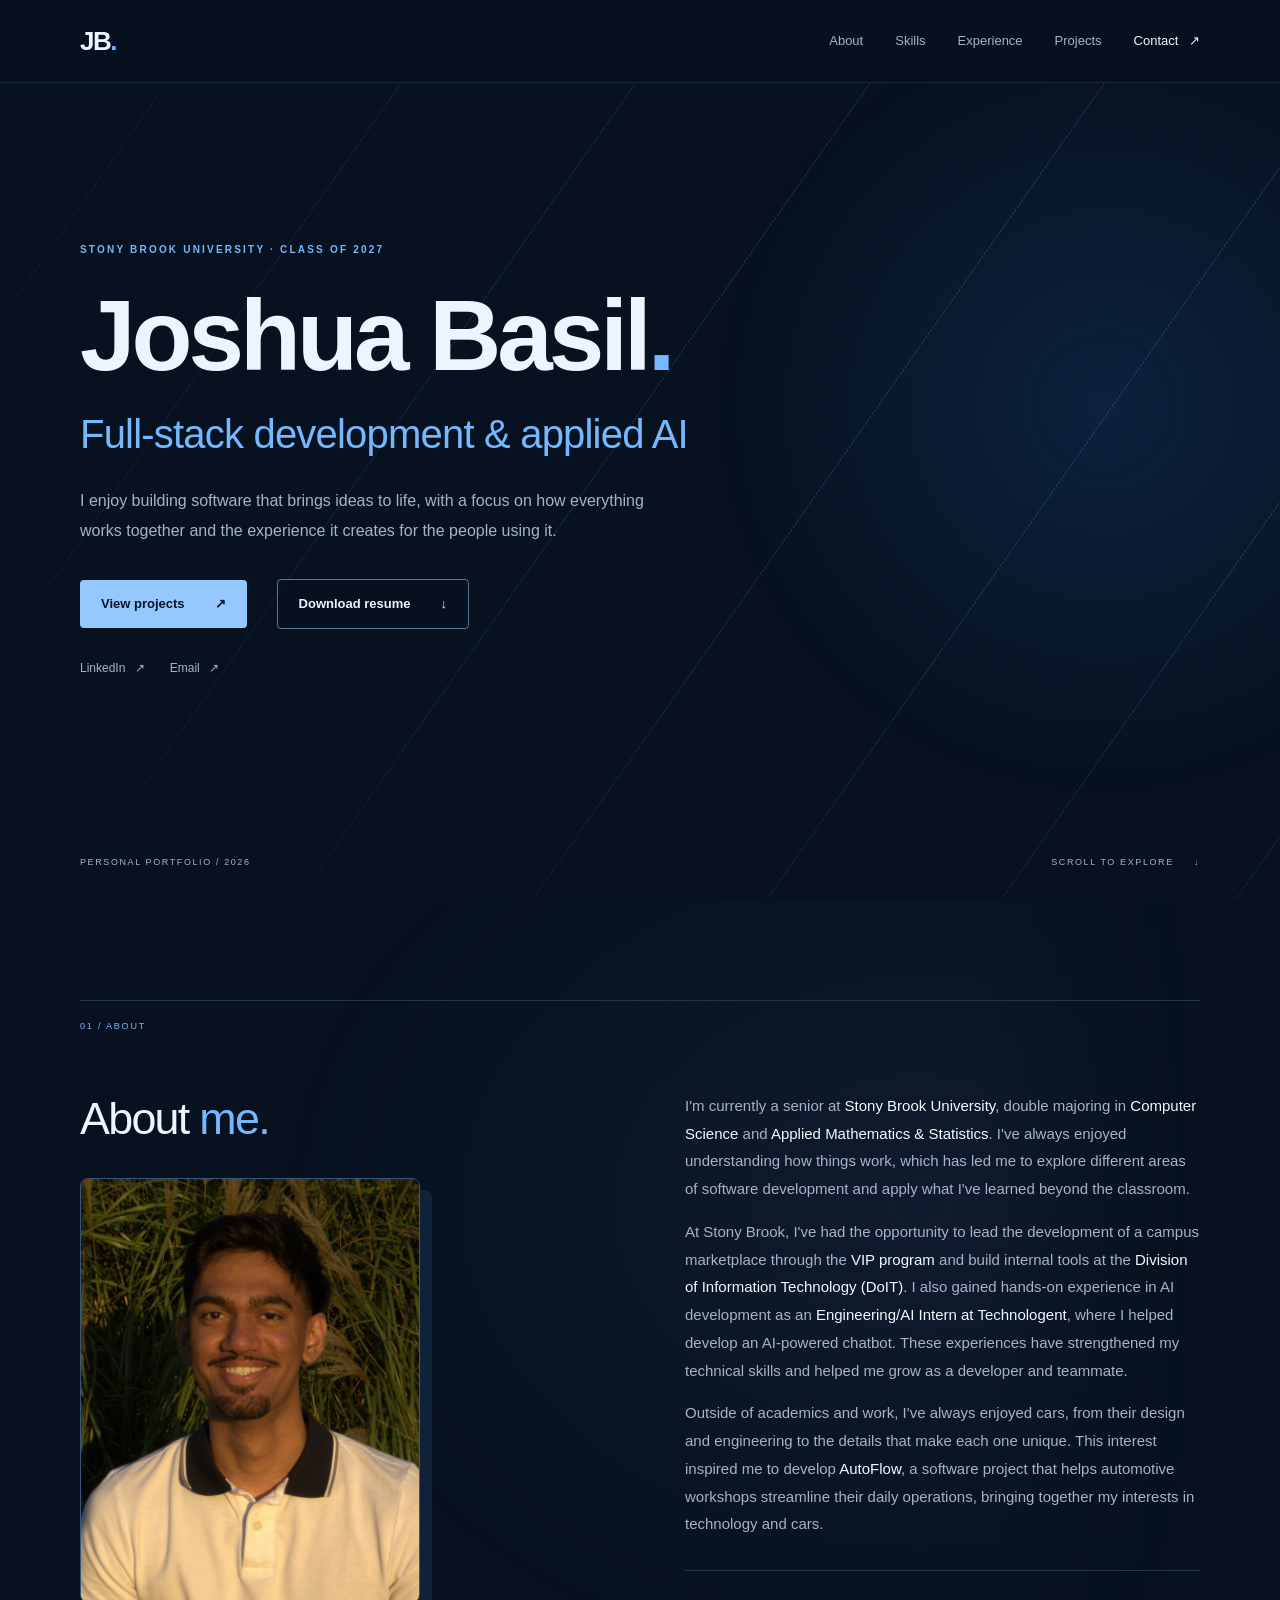
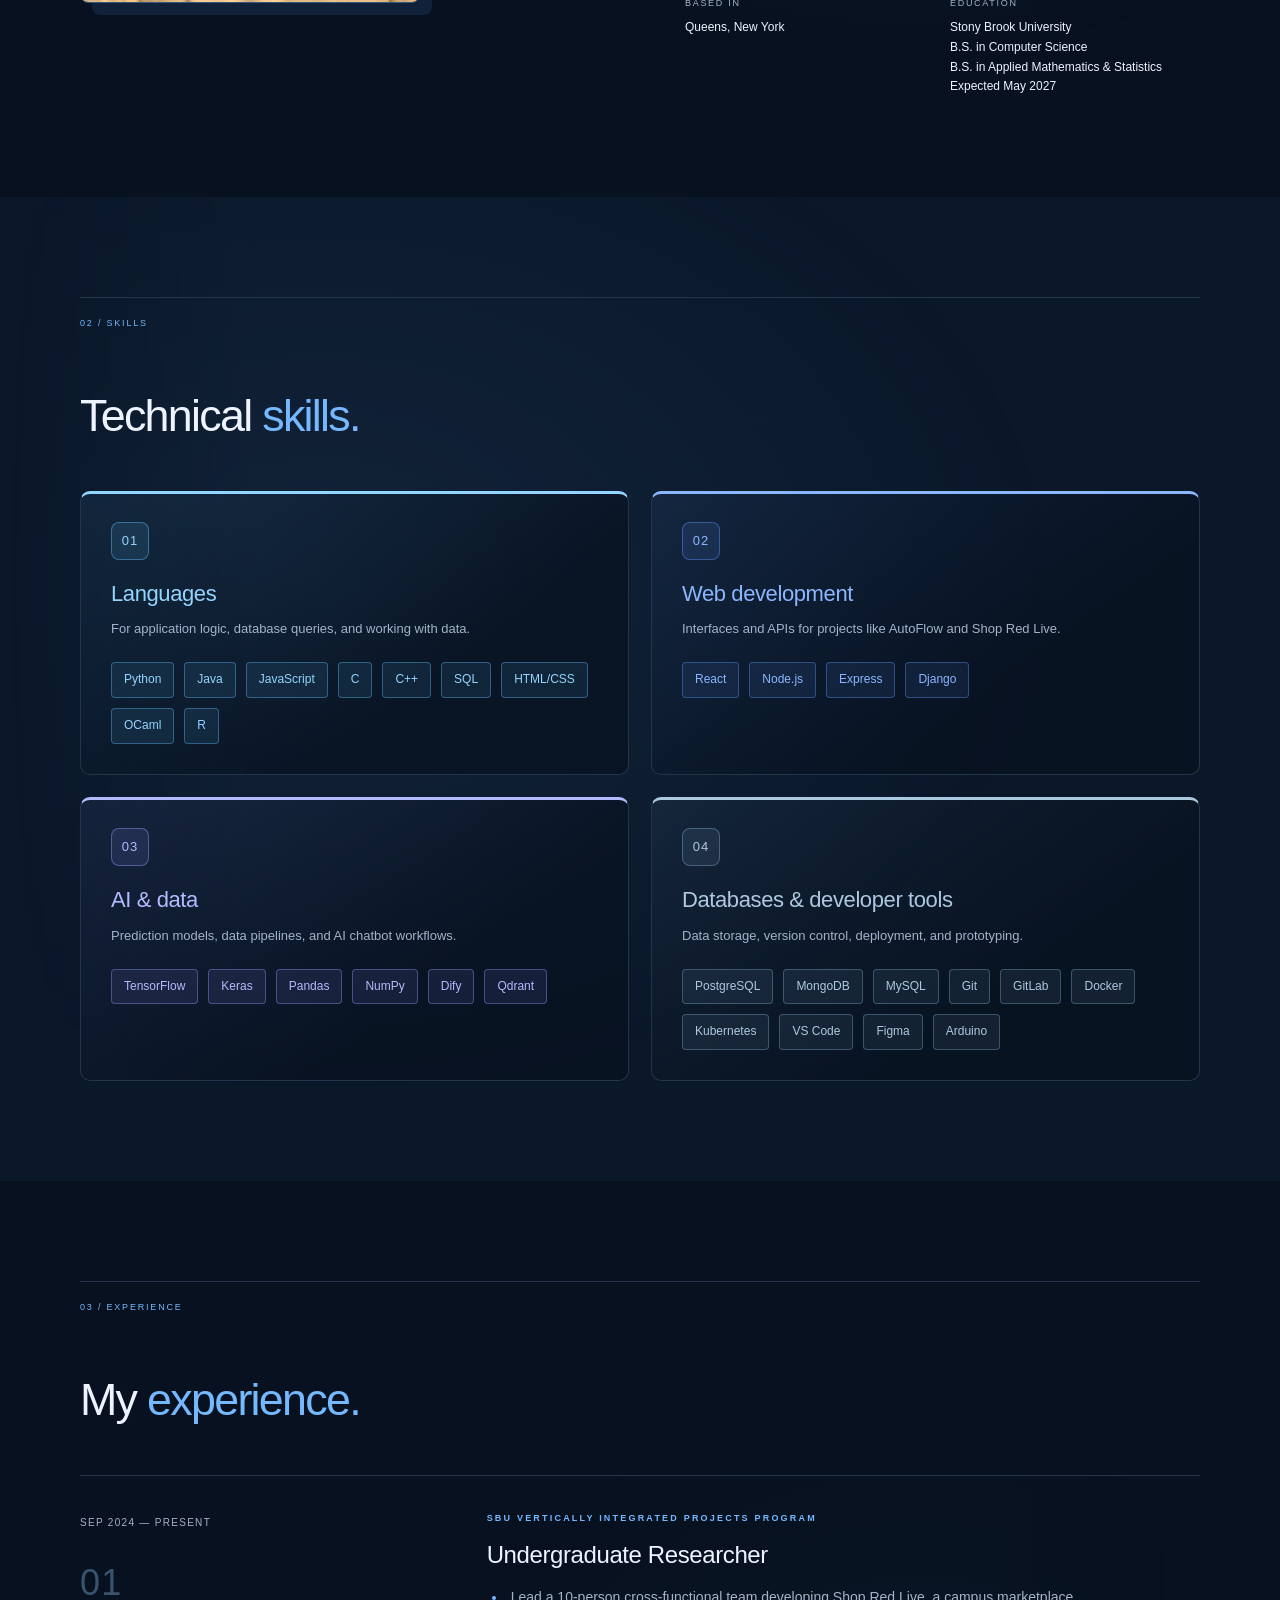
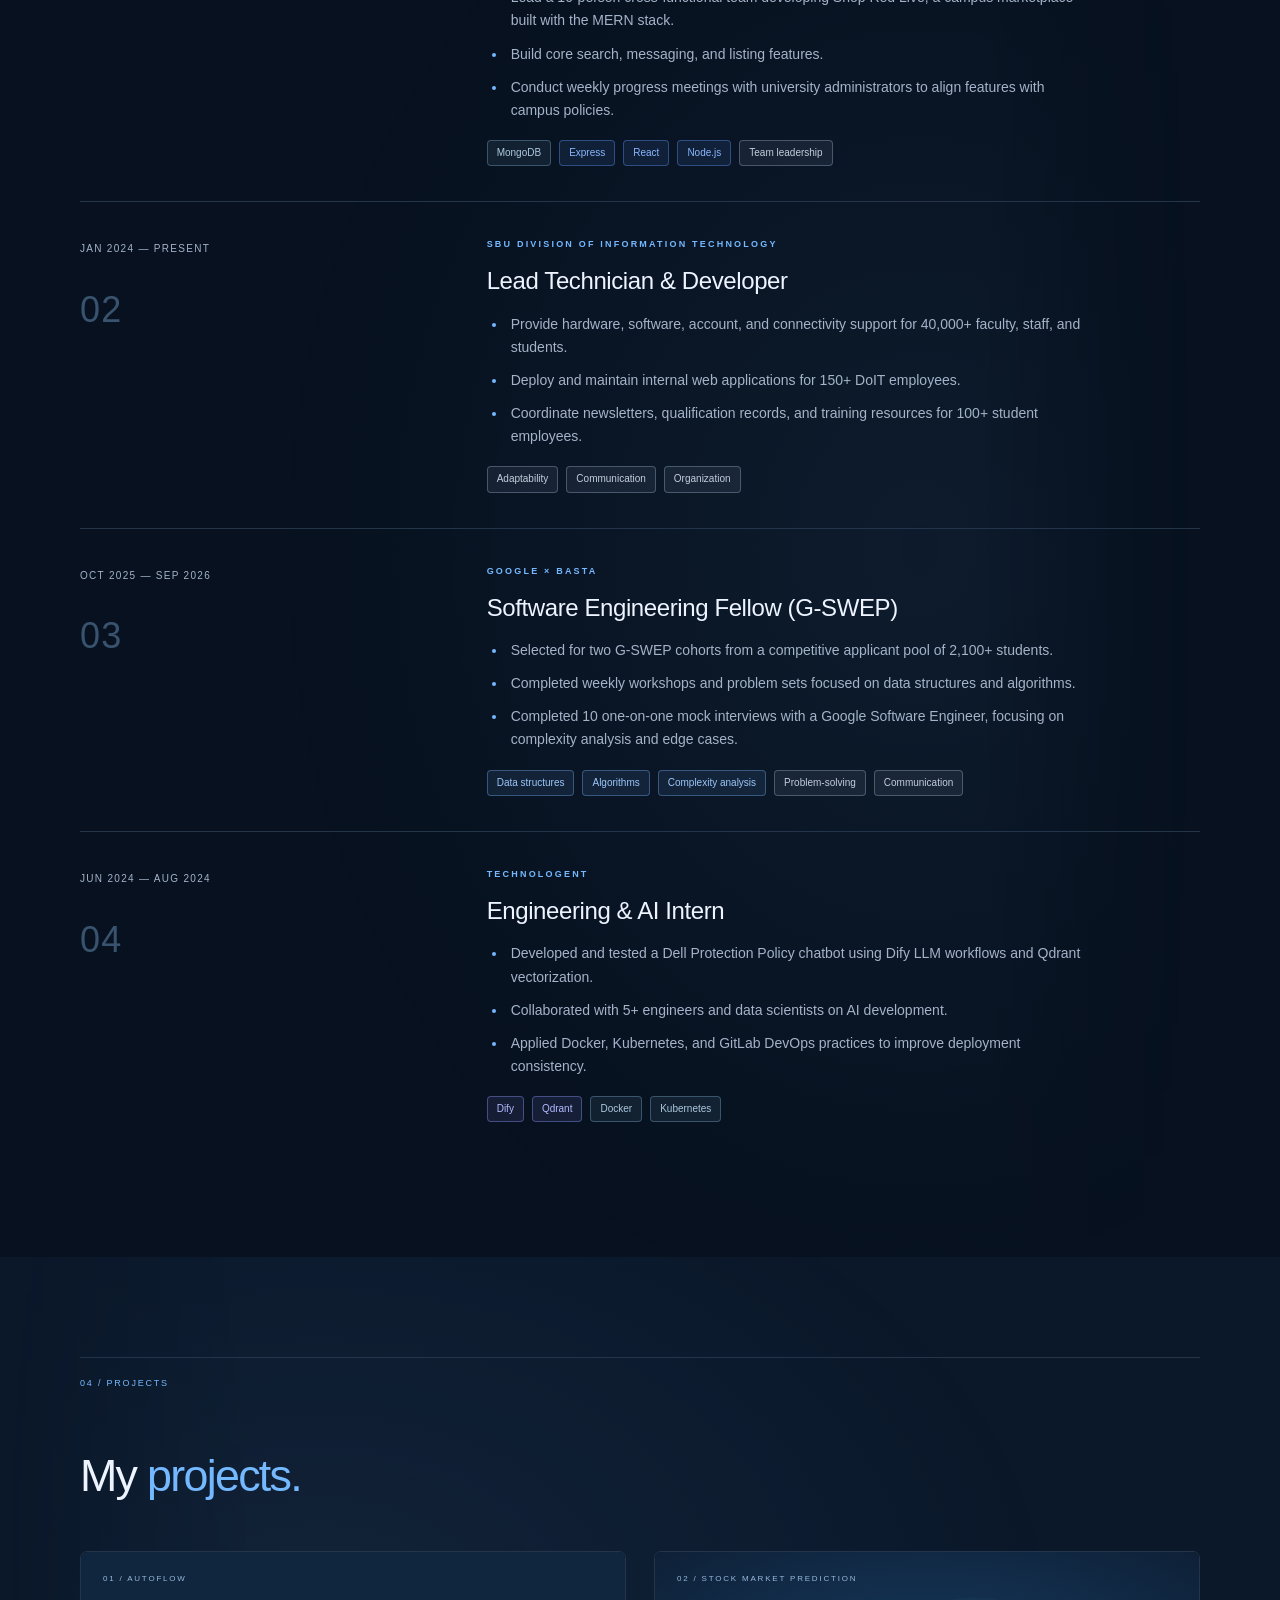
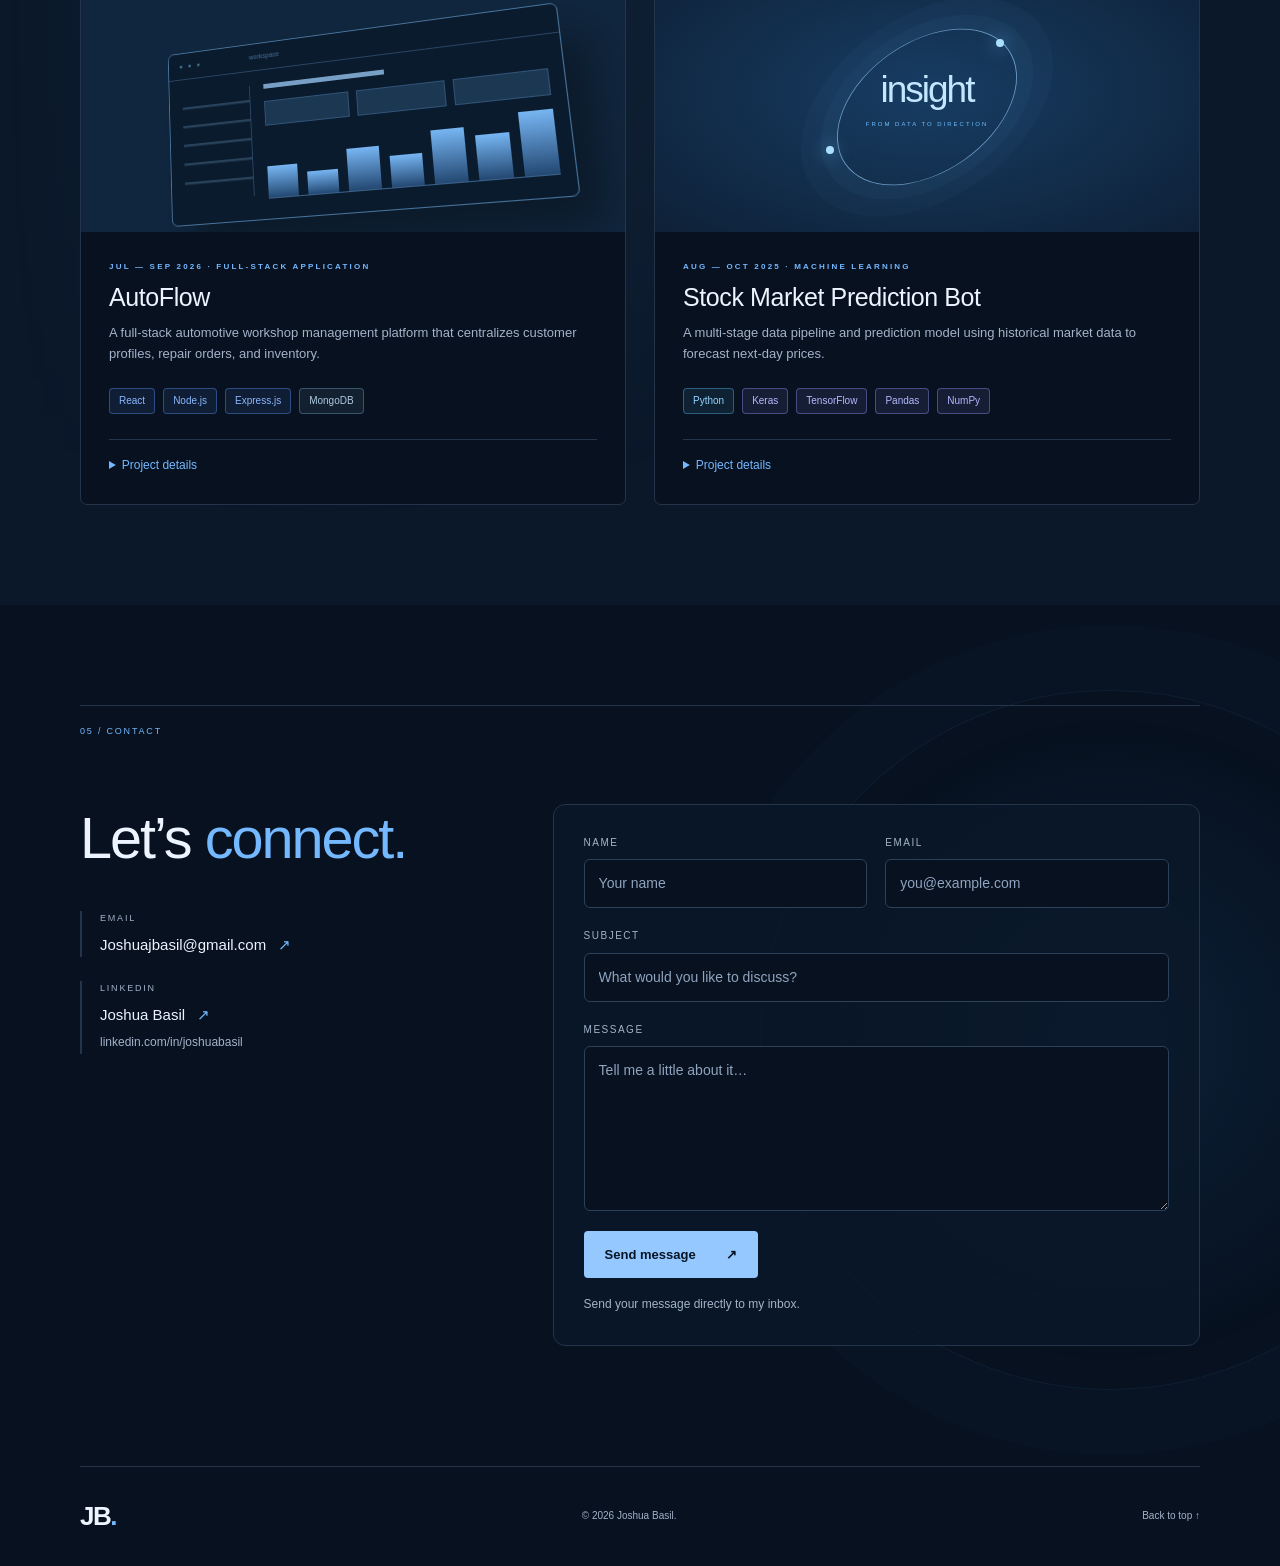
==== commit 6617d1b4: "Fixed Email Function 3" ====
--- a/index.html
+++ b/index.html
@@ -7,7 +7,7 @@
   <meta name="theme-color" content="#07111f">
   <title>Joshua Basil — Developer Portfolio</title>
   <link rel="stylesheet" href="styles.css">
-  <script src="script.js" defer></script>
+  <script src="script.js?v=contact-return-3" defer></script>
 </head>
 <body>
   <a class="skip-link" href="#main">Skip to content</a>
@@ -131,6 +131,7 @@
             <input type="hidden" name="_subject" value="Portfolio contact message">
             <input type="hidden" name="_template" value="table">
             <input type="hidden" name="_url" value="https://joshuajbasil.github.io/personal-website/">
+            <input type="hidden" name="_next" value="https://joshuajbasil.github.io/personal-website/thanks.html">
             <div class="contact-form-row">
               <div class="contact-field"><label for="contact-name">Name</label><input id="contact-name" name="name" autocomplete="name" placeholder="Your name" maxlength="100" required></div>
               <div class="contact-field"><label for="contact-email">Email</label><input id="contact-email" name="email" type="email" autocomplete="email" placeholder="you@example.com" maxlength="254" required></div>
@@ -138,7 +139,7 @@
             <div class="contact-field"><label for="contact-subject">Subject</label><input id="contact-subject" name="subject" placeholder="What would you like to discuss?" maxlength="160" required></div>
             <div class="contact-field"><label for="contact-message">Message</label><textarea id="contact-message" name="message" rows="6" placeholder="Tell me a little about it…" maxlength="3000" required></textarea></div>
             <button class="button primary" type="submit">Send message <span aria-hidden="true">↗</span></button>
-            <p id="contact-form-note" class="contact-form-note">Complete the verification on the next page to submit your message.</p>
+            <p id="contact-form-note" class="contact-form-note">Send your message directly to my inbox.</p>
             <p id="contact-status" class="contact-form-status" role="status"></p>
           </form>
         </div>
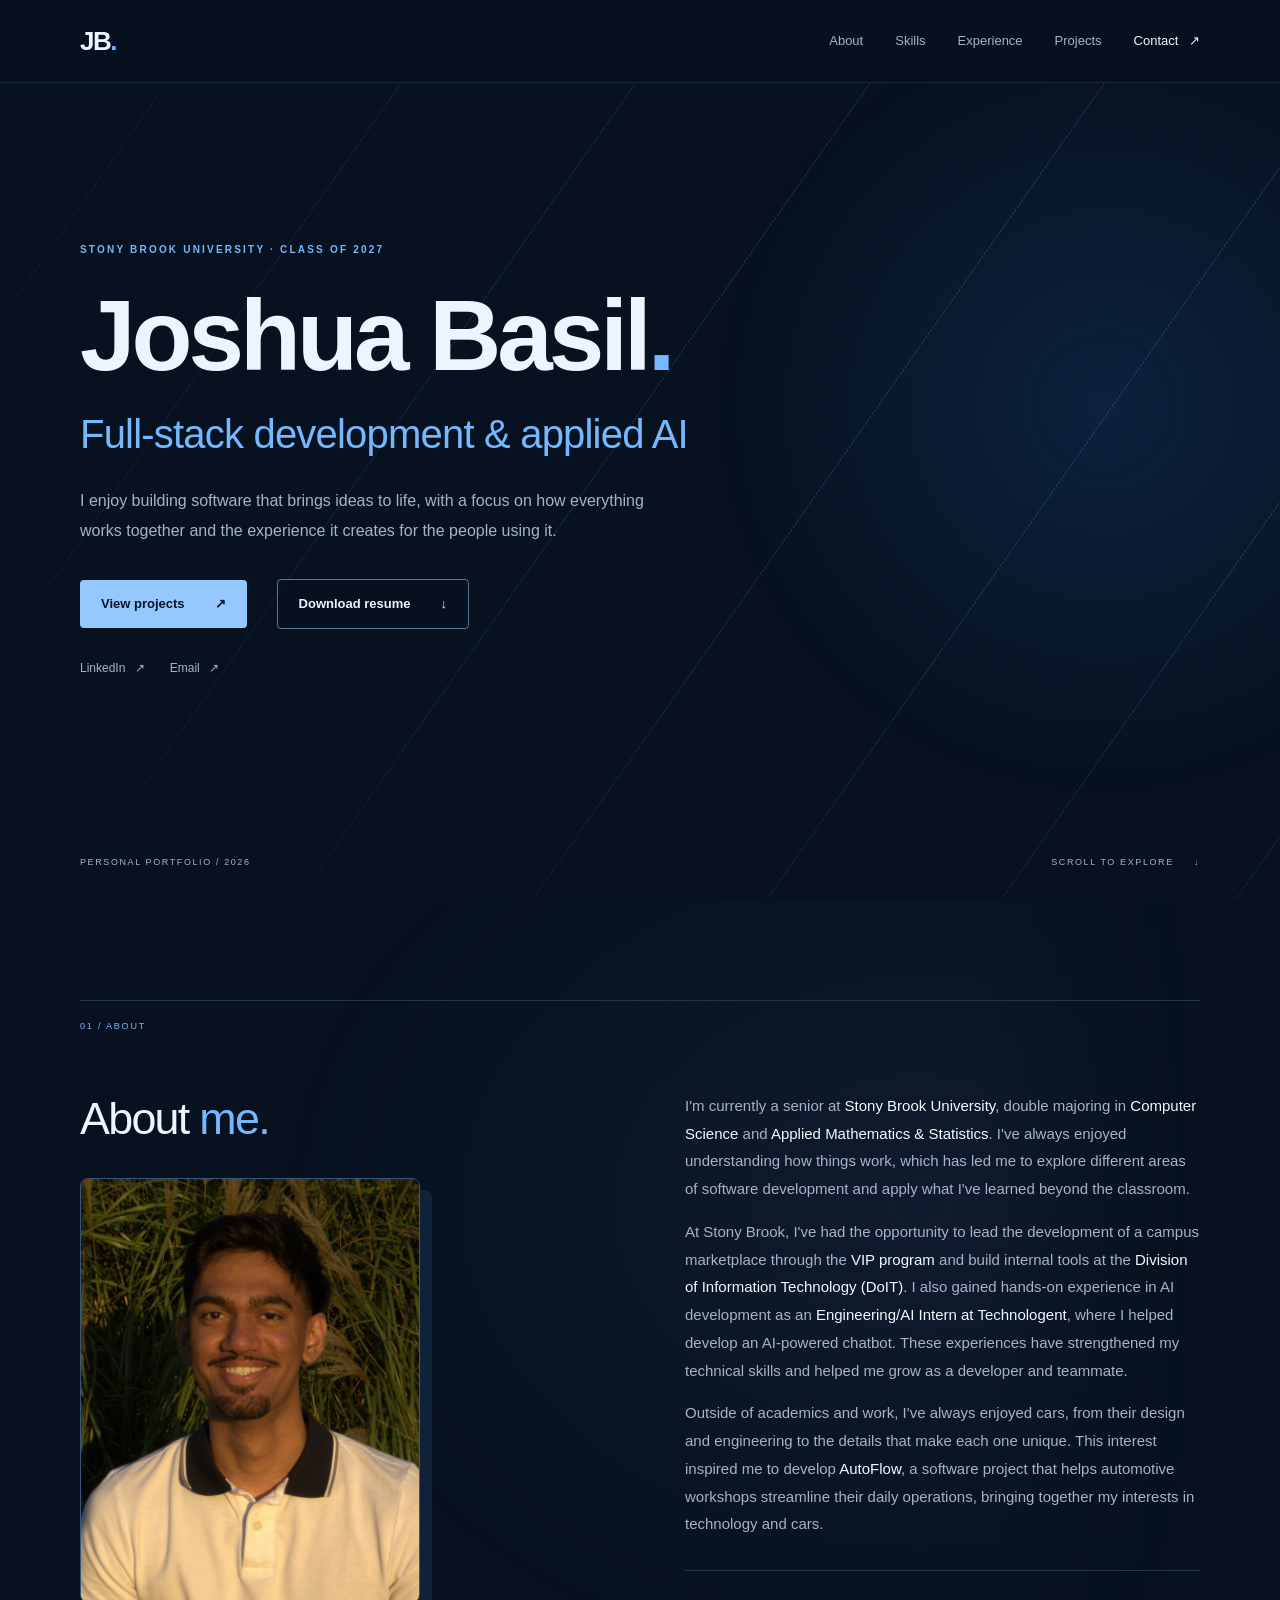
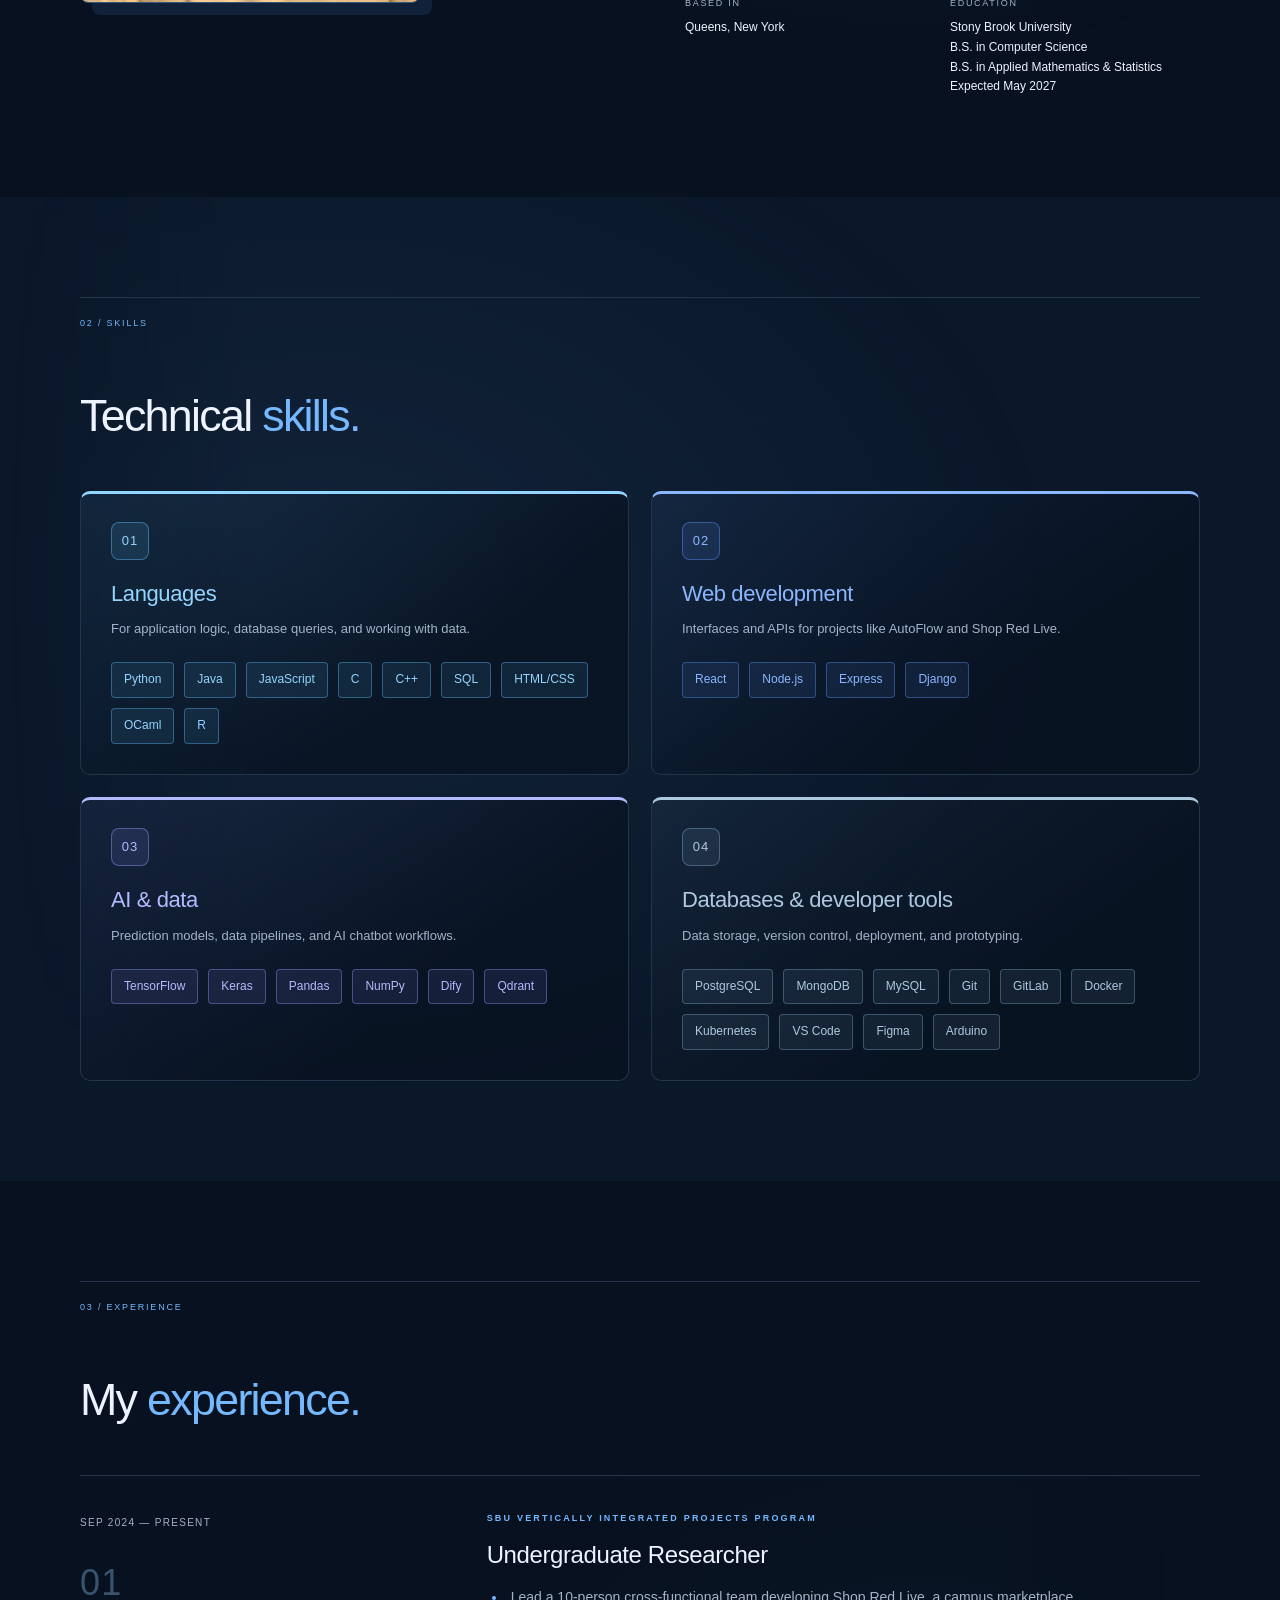
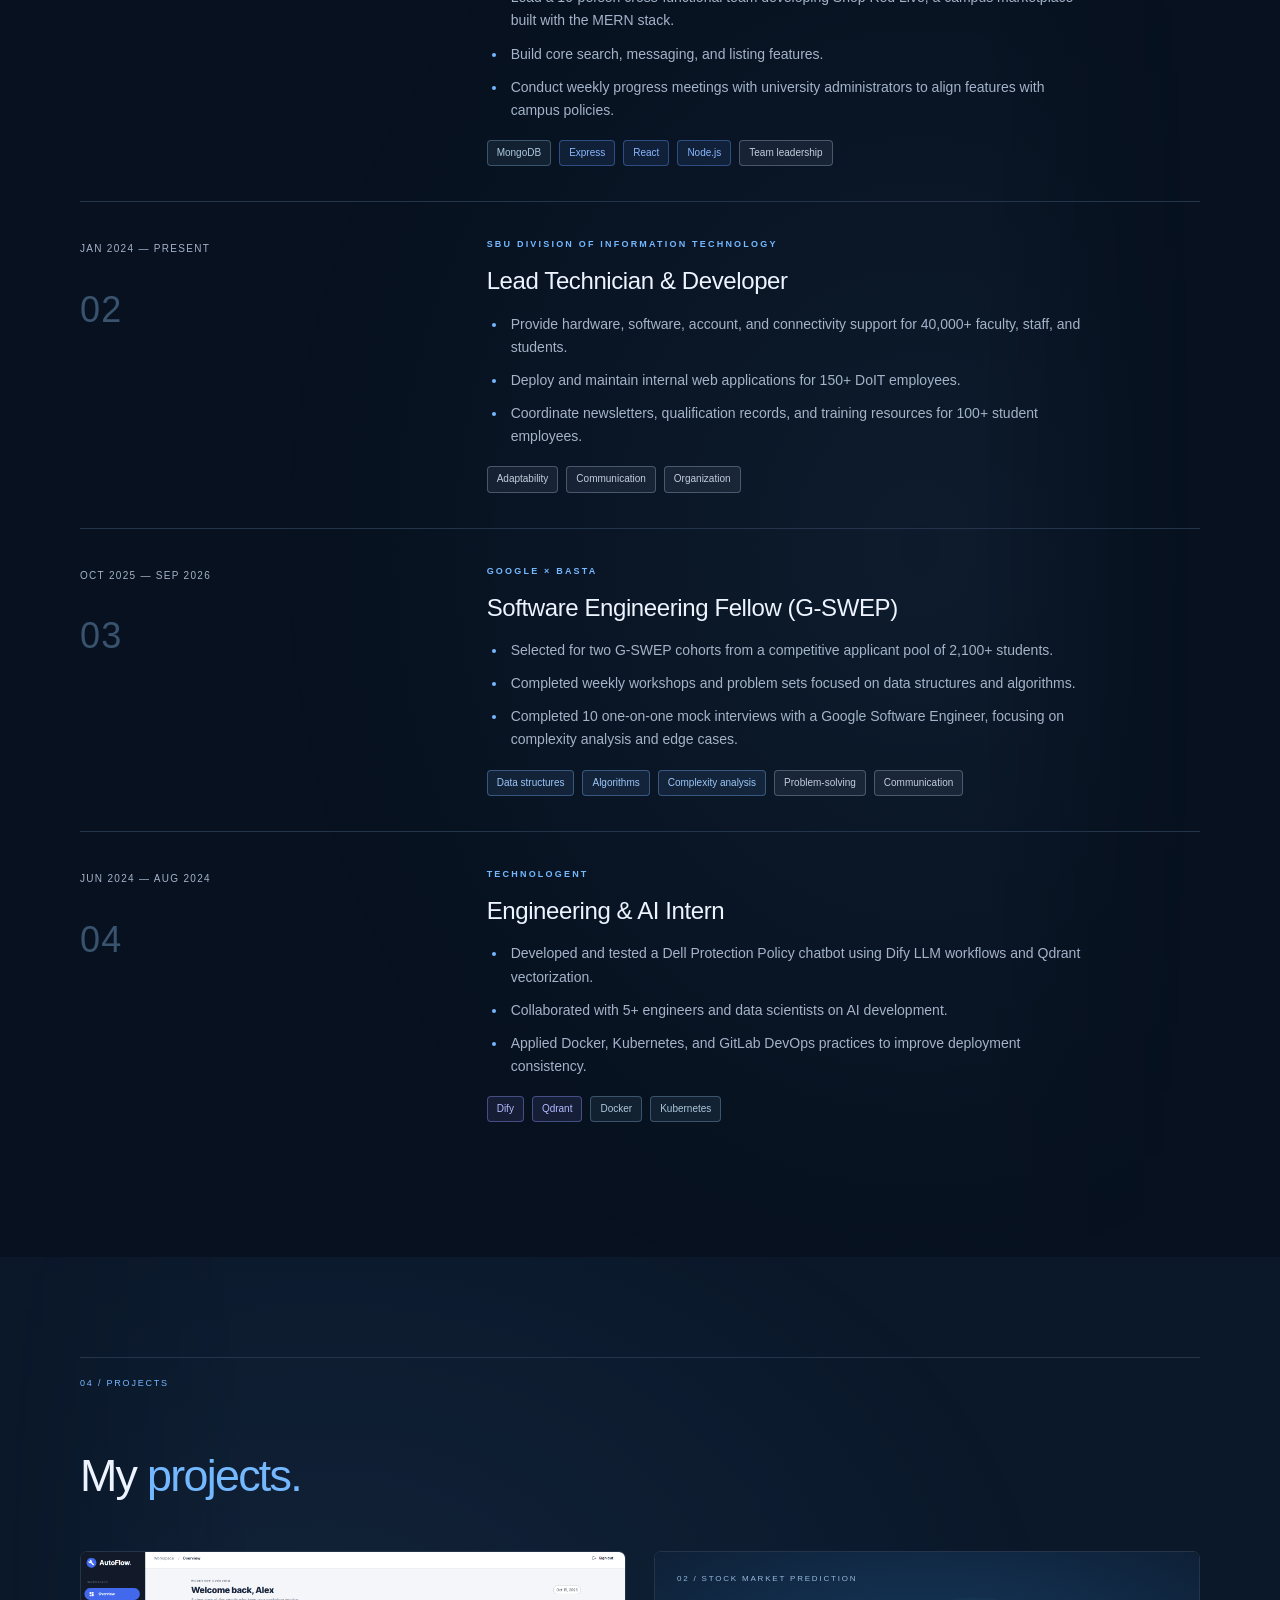
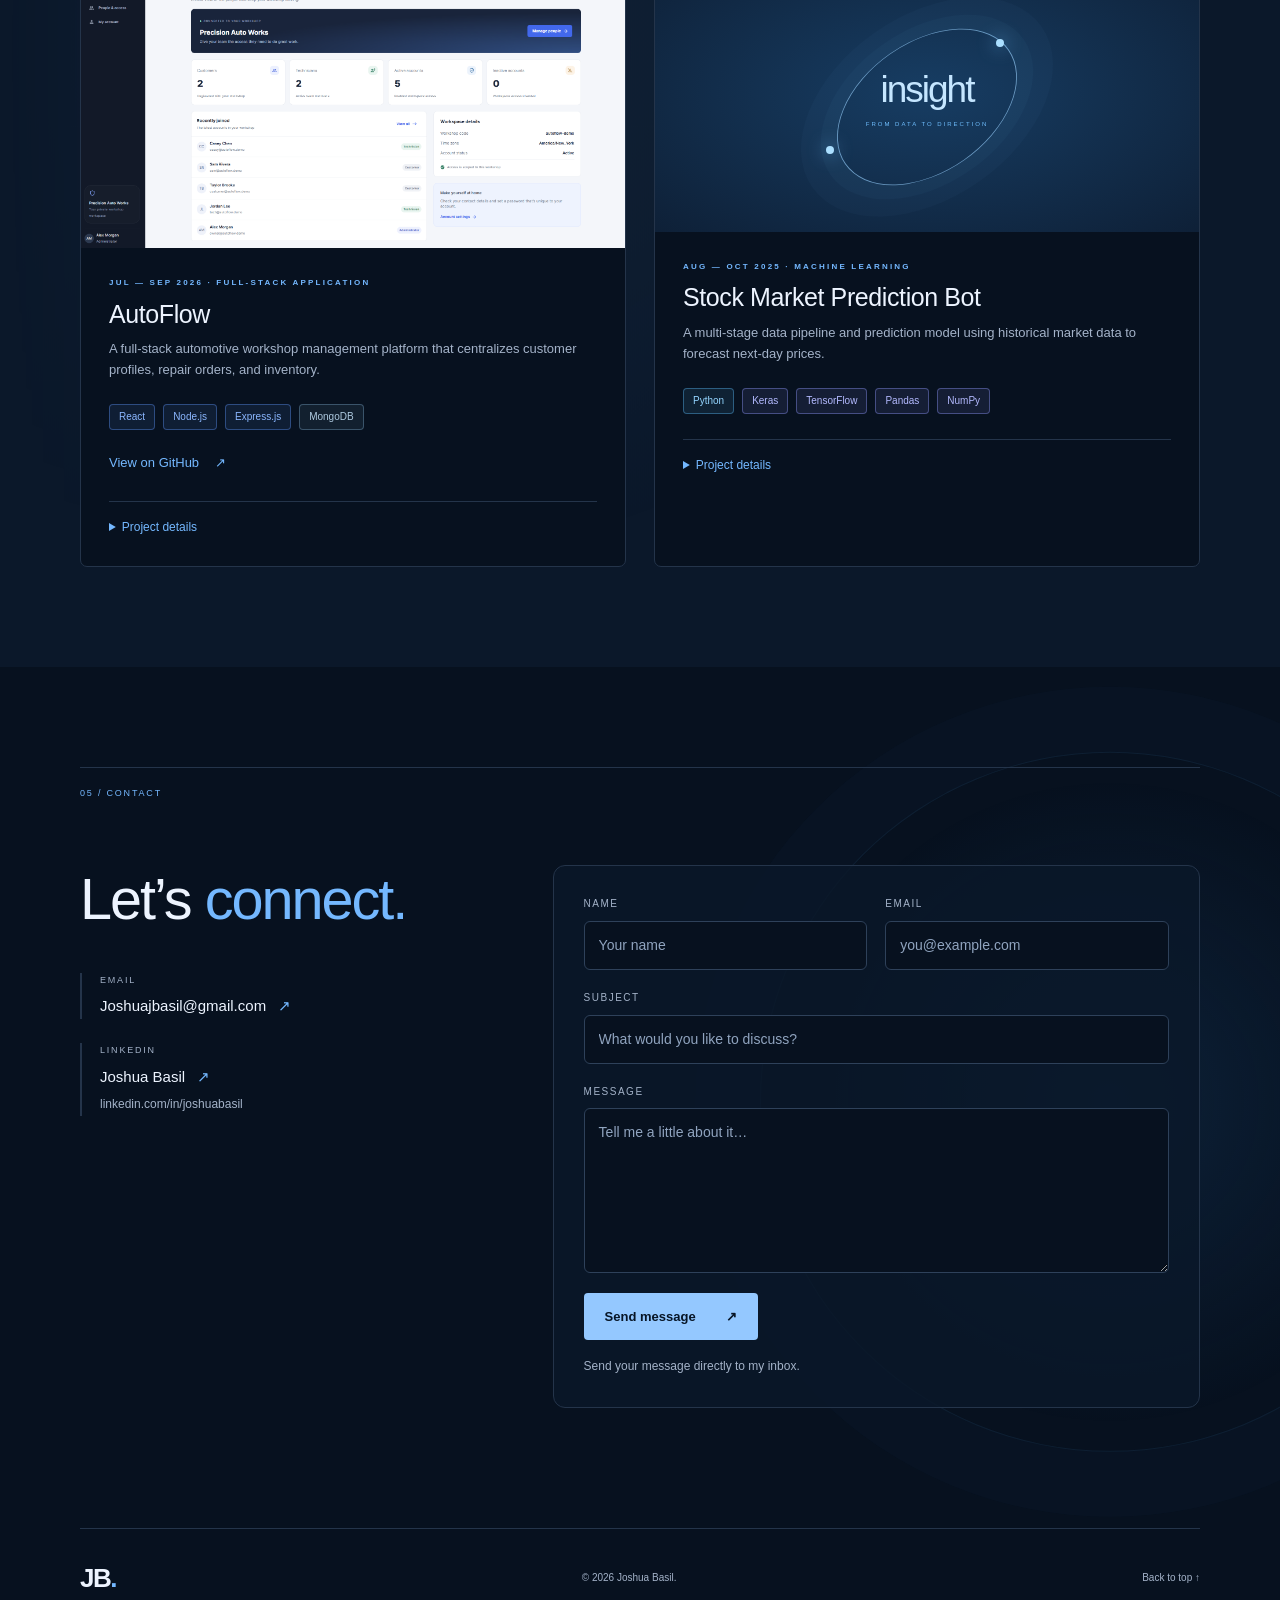
==== commit a83ed628: "Updated project section" ====
--- a/index.html
+++ b/index.html
@@ -110,7 +110,7 @@
       <div class="section-label"><span>04 / PROJECTS</span></div>
       <div class="section-heading"><h2 id="projects-title">My <span>projects.</span></h2></div>
       <div class="projects-grid">
-        <article class="project-card"><div class="project-visual visual-dashboard" aria-hidden="true"><span class="visual-label">01 / AUTOFLOW</span><div class="mock-window"><div class="window-bar">● ● ● <span>workspace</span></div><div class="mock-body"><div class="mock-sidebar"></div><div class="mock-content"><div class="mock-heading"></div><div class="mock-stats"><i></i><i></i><i></i></div><div class="bars"><i></i><i></i><i></i><i></i><i></i><i></i><i></i></div></div></div></div></div><div class="project-copy"><p class="eyebrow">JUL — SEP 2026 · FULL-STACK APPLICATION</p><h3>AutoFlow</h3><p>A full-stack automotive workshop management platform that centralizes customer profiles, repair orders, and inventory.</p><ul class="tags"><li data-skill-category="web" title="Web development">React</li><li data-skill-category="web" title="Web development">Node.js</li><li data-skill-category="web" title="Web development">Express.js</li><li data-skill-category="tools" title="Databases &amp; developer tools">MongoDB</li></ul><details><summary>Project details</summary><p>Built RESTful APIs and MongoDB schemas to maintain real-time data flow. Added an interactive, role-based Kanban workflow to track vehicles from appointment scheduling through diagnosis, repair, payment, and pickup.</p></details></div></article>
+        <article class="project-card"><a class="project-visual project-screenshot" href="https://github.com/Joshuajbasil/AutoFlow" target="_blank" rel="noopener noreferrer" aria-label="View AutoFlow on GitHub (opens in a new tab)"><img src="autoflow-dashboard.png" alt="AutoFlow workshop dashboard showing account totals, recent registrations, and workspace details" width="1878" height="1023" loading="lazy"></a><div class="project-copy"><p class="eyebrow">JUL — SEP 2026 · FULL-STACK APPLICATION</p><h3>AutoFlow</h3><p>A full-stack automotive workshop management platform that centralizes customer profiles, repair orders, and inventory.</p><ul class="tags"><li data-skill-category="web" title="Web development">React</li><li data-skill-category="web" title="Web development">Node.js</li><li data-skill-category="web" title="Web development">Express.js</li><li data-skill-category="tools" title="Databases &amp; developer tools">MongoDB</li></ul><a class="text-link project-repository" href="https://github.com/Joshuajbasil/AutoFlow" target="_blank" rel="noopener noreferrer">View on GitHub <span aria-hidden="true">↗</span></a><details><summary>Project details</summary><p>Built RESTful APIs and MongoDB schemas to maintain real-time data flow. Added an interactive, role-based Kanban workflow to track vehicles from appointment scheduling through diagnosis, repair, payment, and pickup.</p></details></div></article>
         <article class="project-card"><div class="project-visual visual-data" aria-hidden="true"><span class="visual-label">02 / STOCK MARKET PREDICTION</span><div class="data-art"><div class="data-ring"></div><div class="data-core">insight<span>FROM DATA TO DIRECTION</span></div><span class="data-point point-one"></span><span class="data-point point-two"></span></div></div><div class="project-copy"><p class="eyebrow">AUG — OCT 2025 · MACHINE LEARNING</p><h3>Stock Market Prediction Bot</h3><p>A multi-stage data pipeline and prediction model using historical market data to forecast next-day prices.</p><ul class="tags"><li data-skill-category="languages" title="Languages">Python</li><li data-skill-category="ai" title="AI &amp; data">Keras</li><li data-skill-category="ai" title="AI &amp; data">TensorFlow</li><li data-skill-category="ai" title="AI &amp; data">Pandas</li><li data-skill-category="ai" title="AI &amp; data">NumPy</li></ul><details><summary>Project details</summary><p>Engineered 20+ momentum, volatility, and lagged-ratio features from historical OHLCV data. Built a custom Python backtesting framework and achieved 65% directional accuracy on out-of-sample market data across multiple stock tickers.</p></details></div></article>
       </div>
     </div></section>
--- a/styles.css
+++ b/styles.css
@@ -1,112 +1,119 @@
-/* Customize these colors to change the whole theme. */
-:root{--bg:#07111f;--surface:#0b182a;--text:#edf4ff;--muted:#a4b3c9;--accent:#74b8ff;--line:#24344a;--max:1120px;--header:82px;color-scheme:dark}
-*{box-sizing:border-box}html{scroll-behavior:smooth;scroll-padding-top:calc(var(--header) + 20px)}body{margin:0;background:var(--bg);color:var(--text);font-family:Inter,Arial,Helvetica,sans-serif;line-height:1.65;-webkit-font-smoothing:antialiased}a{color:inherit;text-decoration:none}button{font:inherit}a,button,summary{-webkit-tap-highlight-color:transparent}a:focus-visible,button:focus-visible,summary:focus-visible{outline:2px solid var(--accent);outline-offset:6px}::selection{background:#235d9b;color:white}.container{width:min(var(--max),calc(100% - 80px));margin-inline:auto}.header{position:fixed;inset:0 0 auto;z-index:20;background:rgba(7,17,31,.9);border-bottom:1px solid rgba(117,155,205,.15);backdrop-filter:blur(18px)}.nav-wrap{width:min(var(--max),calc(100% - 80px));height:var(--header);margin:auto;display:flex;align-items:center;justify-content:space-between}.brand{font-weight:800;font-size:26px;letter-spacing:-1.5px}.brand span{color:var(--accent)}nav{display:flex;gap:32px;align-items:center}nav a{font-size:13px;color:var(--muted);padding:8px 0;position:relative}nav a:hover,nav a[aria-current]{color:var(--text)}nav a[aria-current]:after{content:'';position:absolute;bottom:0;left:0;width:18px;height:2px;background:var(--accent)}nav a:last-child{color:var(--text)}nav a span{margin-left:7px}.menu-toggle{display:none}.skip-link{position:fixed;top:-100px;left:20px;padding:12px;background:var(--text);color:var(--bg);z-index:99}.skip-link:focus{top:10px}.hero{min-height:800px;min-height:100svh;position:relative;overflow:hidden;display:flex;align-items:center;padding:160px 0 140px}.hero-content{position:relative;z-index:2}.eyebrow{font-size:10px;letter-spacing:2.2px;font-weight:600;color:var(--accent)}.status-dot{display:inline-block;width:6px;height:6px;border-radius:50%;background:var(--accent);box-shadow:0 0 15px #74b8ff;margin-right:9px;vertical-align:middle}.hello{margin:38px 0 12px;color:#bdcde0;font-size:20px}h1,h2,h3,p{margin-top:0}h1{font-size:clamp(46px,5.9vw,82px);letter-spacing:-4px;line-height:1.08;font-weight:600;margin-bottom:27px}h1 span,h2 span{color:var(--accent)}.hero-description{color:var(--muted);font-size:16px;max-width:440px;line-height:1.85}.actions{display:flex;align-items:center;gap:30px;margin-top:34px}.button{display:inline-flex;align-items:center;gap:30px;padding:13px 21px;border-radius:4px;font-weight:600;font-size:13px;transition:background .2s,transform .2s}.primary{background:#94c8ff;color:#071526}.primary:hover{background:#bfdfff;transform:translateY(-2px)}.text-link{font-size:13px}.text-link span{margin-left:12px;color:var(--accent)}.hero-bottom{position:absolute;bottom:30px;left:0;right:0;display:flex;justify-content:space-between;z-index:2;font-size:9px;letter-spacing:1.6px;color:var(--muted)}.hero-bottom a span{margin-left:16px}.hero-glow{position:absolute;width:850px;height:850px;right:-250px;top:-20px;background:radial-gradient(ellipse,rgba(31,94,169,.22),transparent 65%);pointer-events:none}.orbit-art{position:absolute;right:-100px;top:22%;width:640px;height:640px;opacity:.85;pointer-events:none}.orbit{position:absolute;border:1px solid #4676a64f;border-radius:50%;inset:35px;transform:rotate(-32deg) scaleY(.56)}.orbit-two{inset:75px;transform:rotate(37deg) scaleY(.65);border-color:#72b5f65c}.orbit-three{inset:4px;transform:rotate(-60deg) scaleY(.65);border-style:dashed;border-color:#3b628146}.planet{position:absolute;inset:175px;border-radius:50%;background:radial-gradient(circle at 28% 23%,#4a92c9 0%,#1b4b7e 27%,#0b2647 55%,#071322 76%);box-shadow:inset 3px 2px 7px #a2d3ff55,20px 25px 80px #030a16,0 0 70px #2f80c329}.satellite{position:absolute;left:80px;top:300px;width:12px;height:12px;border-radius:50%;background:#a8d9ff;box-shadow:0 0 24px #6ab8ff}.star{position:absolute;color:#8db9e0;font-size:20px;font-weight:200}.star-one{right:150px;top:80px}.star-two{left:140px;bottom:120px}.orbital-caption{position:absolute;right:160px;bottom:40px;font-size:8px;letter-spacing:3px;color:#6b92b9}.section{padding-block:100px}.section-label{display:flex;justify-content:space-between;gap:20px;border-top:1px solid var(--line);padding-top:18px;margin-bottom:58px;font-size:9px;letter-spacing:1.8px;color:var(--muted)}.section-label span:first-child{color:var(--accent)}h2{font-size:clamp(32px,3.5vw,46px);font-weight:500;letter-spacing:-1.7px;line-height:1.2;margin-bottom:0}.about-grid{display:grid;grid-template-columns:1fr 1fr;gap:90px}.about-copy p{font-size:15px;color:var(--muted);line-height:1.85}.about-copy p strong{color:#f5f8ff;font-weight:400}.about-details{display:grid;grid-template-columns:1fr 1fr;gap:15px;margin-top:32px;padding-top:25px;border-top:1px solid var(--line)}.about-details span{display:block;color:var(--muted);font-size:9px;letter-spacing:1.7px}.about-details strong{display:block;font-size:12px;font-weight:500;margin-top:7px}.section-tinted{background:var(--surface)}.section-heading{display:flex;justify-content:space-between;gap:50px;align-items:end;margin-bottom:48px}.section-heading>p{max-width:320px;font-size:13px;color:var(--muted);margin-bottom:0}.skills-grid{display:grid;grid-template-columns:repeat(3,1fr);gap:28px}.skill-group{padding:28px 0;border-top:1px solid #3b536e}.skill-icon{display:flex;width:42px;height:42px;align-items:center;color:var(--accent);font-size:23px;margin-bottom:25px}h3{font-size:21px;letter-spacing:-.4px;font-weight:500;margin-bottom:8px}.skill-group>p{font-size:13px;color:var(--muted)}.tags{display:flex;flex-wrap:wrap;gap:8px;list-style:none;padding:0;margin:23px 0 0}.tags li{border:1px solid #2e415a;border-radius:4px;padding:4px 9px;font-size:10px;color:#b9cde4}.timeline{margin-top:15px}.experience-row{display:grid;grid-template-columns:1fr 2fr;gap:50px;padding:35px 0;border-top:1px solid var(--line)}.experience-date{font-size:10px;letter-spacing:1.3px;color:var(--muted);padding-top:4px}.experience-date span{display:block;color:#39536e;font-size:36px;margin-top:22px;font-weight:300}.experience-row .eyebrow{font-size:9px;margin-bottom:9px}.experience-row p:not(.eyebrow){max-width:600px;color:var(--muted);font-size:14px;margin-bottom:0}.experience-row h3{font-size:24px;margin-bottom:12px}.experience-row .tags{margin-top:18px}.projects-grid{display:grid;grid-template-columns:1fr 1fr;gap:28px}.project-card{border:1px solid var(--line);border-radius:7px;overflow:hidden;background:var(--bg)}.project-visual{height:280px;position:relative;overflow:hidden;background:#10263e}.visual-label{position:absolute;top:20px;left:22px;color:#96b9db;font-size:8px;letter-spacing:1.8px;z-index:2}.mock-window{position:absolute;width:75%;height:185px;left:13%;top:75px;border:1px solid #48739b;border-radius:7px;background:#0a1b2e;transform:perspective(650px) rotateY(-13deg) rotateX(8deg) rotateZ(-6deg);box-shadow:25px 30px 40px #0005}.window-bar{font-size:7px;color:#477294;border-bottom:1px solid #294563;padding:8px 12px;letter-spacing:2px}.window-bar span{margin-left:50px;letter-spacing:0}.mock-body{display:flex;height:145px}.mock-sidebar{width:19%;border-right:1px solid #294563;background:repeating-linear-gradient(0deg,transparent 0 17px,#28435b 18px 20px);margin:15px}.mock-content{padding:15px 14px 0 0;flex:1}.mock-heading{height:5px;width:45%;background:#789fc6;margin-bottom:13px}.mock-stats{display:flex;gap:8px}.mock-stats i{height:26px;flex:1;border:1px solid #315478;background:#1b3752}.bars{display:flex;align-items:end;height:65px;gap:10px;margin-top:10px;border-bottom:1px solid #3b6289}.bars i{flex:1;background:linear-gradient(#77b6f3,#234872);height:50%}.bars i:nth-child(2){height:35%}.bars i:nth-child(3){height:65%}.bars i:nth-child(4){height:47%}.bars i:nth-child(5){height:80%}.bars i:nth-child(6){height:66%}.bars i:nth-child(7){height:95%}.visual-data{background:radial-gradient(ellipse at center,#173d63,#0e2037)}.data-art{width:220px;height:220px;position:relative;margin:45px auto 0}.data-ring{position:absolute;inset:10px;border:1px solid #6a9ac3;border-radius:50%;box-shadow:0 0 0 18px #6a9ac30b,0 0 0 40px #6a9ac30a;transform:rotate(-35deg) scaleY(.65)}.data-core{position:absolute;inset:62px 0;text-align:center;font-size:37px;font-weight:300;letter-spacing:-2px;color:#c5e6ff}.data-core span{display:block;font-size:6px;letter-spacing:2px;color:#70bfff}.data-point{position:absolute;width:8px;height:8px;border-radius:50%;background:#abdfff;box-shadow:0 0 18px #70bfff}.point-one{top:42px;right:33px}.point-two{bottom:63px;left:9px}.project-copy{padding:28px}.project-copy .eyebrow{font-size:8px}.project-copy h3{display:flex;justify-content:space-between;font-size:25px}.project-copy h3 span{color:var(--accent)}.project-copy>p:not(.eyebrow){font-size:13px;color:var(--muted)}details{margin-top:25px;border-top:1px solid var(--line);padding-top:16px;font-size:12px}summary{cursor:pointer;color:var(--accent);width:fit-content}details p{color:var(--muted);margin:14px 0 0}.contact{position:relative;overflow:hidden;padding-bottom:120px}.contact-content{position:relative;z-index:1}.contact .section-label{margin-bottom:65px}.contact h2{font-size:clamp(44px,6vw,76px);letter-spacing:-3px;margin:22px 0}.contact-content>p:not(.eyebrow){color:var(--muted);font-size:14px}.email-link{display:inline-block;font-size:clamp(20px,3vw,32px);border-bottom:1px solid #6386ac;padding-bottom:7px;margin-top:22px;letter-spacing:-.7px}.email-link span{margin-left:30px;color:var(--accent)}.contact-content>.template-note{font-size:10px!important;margin-top:12px}.contact-glow{position:absolute;width:700px;height:700px;right:-180px;top:80px;border-radius:50%;background:radial-gradient(ellipse,#18416b55,transparent 65%);border:1px solid #25476944;box-shadow:0 0 0 65px #25476911;pointer-events:none}.footer{display:flex;align-items:center;justify-content:space-between;padding-block:28px;border-top:1px solid var(--line);gap:24px}.footer p,.footer>a:last-child{font-size:10px;color:var(--muted);margin:0}
-@media(min-width:1500px){.orbit-art{right:calc((100vw - 1400px)/2)}}
-@media(max-width:1000px){.orbit-art{right:-280px;opacity:.45}.about-grid{gap:40px}h1{letter-spacing:-2.5px}.section-heading{gap:25px}.skills-grid{gap:20px}}
-@media(max-width:700px){:root{--header:70px}.container,.nav-wrap{width:calc(100% - 40px)}.menu-toggle{display:flex;gap:12px;align-items:center;background:none;color:var(--text);border:1px solid var(--line);padding:7px 12px;border-radius:4px;font-size:12px}nav{display:none;position:absolute;top:var(--header);left:0;right:0;background:#0b182a;border-bottom:1px solid var(--line);padding:16px 24px;gap:3px;flex-direction:column;align-items:stretch}nav.is-open{display:flex}nav a{padding:10px 0}.hero{min-height:760px;min-height:100svh;padding:140px 0 110px}.hero .eyebrow{font-size:8px;letter-spacing:1.3px}.hello{font-size:17px;margin-top:30px}h1{font-size:clamp(40px,9.5vw,62px);letter-spacing:-2px}.hero-description{font-size:14px;max-width:330px}.orbit-art{width:500px;height:500px;right:-280px;top:20%;opacity:.27}.planet{inset:145px}.hero-bottom{font-size:7px;letter-spacing:1px}.actions{gap:20px}.button{gap:17px;font-size:12px}.text-link{font-size:12px}.section{padding-block:66px}.section-label{margin-bottom:35px;font-size:8px;letter-spacing:1px}.section-label span:last-child{text-align:right}.about-grid,.skills-grid,.projects-grid{grid-template-columns:1fr}.about-grid{gap:28px}.section-heading{display:block;margin-bottom:30px}.section-heading>p{margin-top:22px;max-width:100%}.skills-grid{gap:4px}.skill-group{padding-block:24px}.skill-icon{margin-bottom:12px}.experience-row{grid-template-columns:1fr;gap:13px;padding-block:28px}.experience-date{display:flex;justify-content:space-between}.experience-date span{font-size:12px;margin:0}.experience-row h3{font-size:21px}.project-visual{height:250px}.contact .section-label{margin-bottom:45px}.contact h2{letter-spacing:-2px}.footer{flex-wrap:wrap;gap:16px}.footer .brand{font-size:22px}.footer p{flex-basis:70%;text-align:right}.footer>a:last-child{margin-left:auto}.about-details{gap:10px}}
-@media(prefers-reduced-motion:reduce){html{scroll-behavior:auto}*,*:before,*:after{transition:none!important}.parallax{transform:none!important}}
-
-/* About portrait: replace the HTML placeholder with your own image. */
-.about-photo{width:min(100%,340px);aspect-ratio:4 / 5;margin-top:32px;border:1px solid #365779;border-radius:8px;overflow:hidden;background:radial-gradient(ellipse at 50% 30%,#193a5d,#0b1b2e 75%);box-shadow:12px 12px 0 #102239}
-.about-photo img{display:block;width:100%;height:100%;object-fit:cover;object-position:center}
-.photo-placeholder{height:100%;display:flex;flex-direction:column;align-items:center;justify-content:center;color:#bdd7ef;font-size:15px;letter-spacing:.4px}
-.photo-placeholder small{font-size:11px;color:var(--muted);margin-top:6px}
-.portrait-outline{position:relative;display:block;width:112px;height:120px;margin-bottom:25px;overflow:hidden;border-bottom:1px solid #6d98be}
-.portrait-outline:before{content:'';position:absolute;width:44px;height:44px;left:33px;top:6px;border:1px solid #6d98be;border-radius:50%}
-.portrait-outline:after{content:'';position:absolute;width:104px;height:72px;left:3px;top:65px;border:1px solid #6d98be;border-radius:55px 55px 0 0}
-@media(max-width:700px){.about-photo{width:min(100%,300px);margin-bottom:12px}}
-
-/* Personalized portfolio additions. */
-/* Contact details and a message composer in the site's navy palette. */
-.contact-grid{display:grid;grid-template-columns:minmax(0,.85fr) minmax(0,1.35fr);gap:65px;align-items:start}
-.contact-intro h2{font-size:clamp(36px,4.5vw,58px);letter-spacing:-2px;margin:0 0 24px}
-.contact-intro > p{color:var(--muted);font-size:14px;max-width:340px}
-.contact-methods{display:grid;gap:24px;margin-top:38px}
-.contact-methods a{display:block;border-left:2px solid var(--line);padding-left:18px;overflow-wrap:anywhere}
-.contact-methods a:hover{border-color:var(--accent)}
-.contact-method-label{display:block;font-size:9px;letter-spacing:1.8px;color:var(--muted);margin-bottom:7px}
-.contact-method-value{display:block;font-size:15px;color:var(--text)}
-.contact-method-value > span{color:var(--accent);margin-left:8px}
-.contact-method-url{font-size:12px;color:var(--muted)}
-.contact-form{padding:30px;border:1px solid var(--line);border-radius:12px;background:#0b182acc}
-.contact-form-row{display:grid;grid-template-columns:1fr 1fr;gap:18px}
-.contact-field{display:flex;flex-direction:column;gap:8px;margin-bottom:20px;min-width:0}
-.contact-field label{font-size:10px;letter-spacing:1.5px;text-transform:uppercase;color:var(--muted)}
-.contact-field input,.contact-field textarea{width:100%;min-width:0;border:1px solid #2e415a;border-radius:6px;background:#07111f;color:var(--text);font:inherit;font-size:14px;padding:12px 14px;transition:border-color .2s,box-shadow .2s}
-.contact-field textarea{resize:vertical;min-height:150px}
-.contact-field input::placeholder,.contact-field textarea::placeholder{color:#90a4bf;opacity:1}
-.contact-field input:focus-visible,.contact-field textarea:focus-visible{outline:2px solid var(--accent);outline-offset:2px;border-color:var(--accent)}
-.contact-form button{border:0;cursor:pointer}
-.contact-form-note,.contact-form-status{font-size:12px;color:var(--muted);line-height:1.7;margin:16px 0 0}
-.contact-form-status:empty{display:none}
-@media(max-width:900px){.contact-grid{grid-template-columns:1fr;gap:35px}.contact-intro > p{max-width:540px}.contact-methods{grid-template-columns:1fr 1fr}}
-@media(max-width:540px){.contact-form{padding:22px}.contact-form-row,.contact-methods{grid-template-columns:1fr}}
-/* Give the skills a fuller, readable two-column layout. */
-#skills .skills-grid{grid-template-columns:repeat(2,minmax(0,1fr));gap:22px}
-#skills .skill-group{position:relative;padding:28px 30px 30px;border:1px solid var(--line);border-radius:10px;background:#07111fb3}
-#skills .skill-icon{width:38px;height:38px;justify-content:center;border:1px solid #365779;border-radius:8px;background:#102239;font-size:13px;letter-spacing:1px;margin-bottom:20px}
-#skills .skill-group h3{font-size:22px;line-height:1.3}
-#skills .skill-group > p{margin:10px 0 0;max-width:380px;line-height:1.7}
-#skills .tags{gap:10px;margin-top:22px}
-#skills .tags li{font-size:12px;padding:7px 12px;background:#10223960}
-@media(hover:hover){#skills .tags li:hover{background:#173654}}
-@media(max-width:700px){#skills .skills-grid{grid-template-columns:1fr;gap:16px}#skills .skill-group{padding:24px}#skills .skill-group h3{font-size:20px}}
-/* Scroll depth and one-time content entrances. */
-.section{position:relative;overflow:clip}
-.section > :not(.scroll-decoration):not(.contact-glow){position:relative;z-index:1}
-.scroll-decoration{position:absolute;inset:-180px 0;pointer-events:none;background:radial-gradient(ellipse at 75% 50%,#74b8ff10,transparent 55%);mask-image:linear-gradient(to right,transparent,black 20%,black 80%,transparent)}
-#skills .scroll-decoration,#projects .scroll-decoration{background:radial-gradient(ellipse at 25% 50%,#74b8ff12,transparent 55%)}
-.hero .hero-pattern{inset:-180px 0}
-.scroll-reveal{opacity:0;transform:translate3d(var(--reveal-x,0px),26px,0);transition:opacity .65s ease var(--reveal-delay,0ms),transform .75s cubic-bezier(.2,.7,.2,1) var(--reveal-delay,0ms)}
-.scroll-reveal.is-revealed{opacity:1;transform:translate3d(0,0,0)}
-.scroll-reveal:focus-within{opacity:1;transform:none;transition:none}
-@media(max-width:700px){.scroll-reveal{transform:translate3d(0,20px,0)}.scroll-reveal.is-revealed{transform:none}}
-@media(prefers-reduced-motion:reduce){.scroll-reveal{opacity:1;transform:none;transition:none}}
-@media print{.scroll-reveal{opacity:1;transform:none}.scroll-decoration,.hero-pattern,.cursor-glow{display:none}}
-/* Name-led introduction with a quiet technical background. */
-.hero-pattern{position:absolute;inset:0;pointer-events:none;background-image:repeating-linear-gradient(125deg,transparent 0 95px,#74b8ff28 95px 96px,transparent 96px 192px);mask-image:radial-gradient(ellipse at 85% 45%,black 20%,transparent 95%)}
-.hero-content h1{font-size:clamp(56px,7.8vw,108px);letter-spacing:-4px;line-height:1.08;margin:24px 0 18px}
-.hero-role{font-size:clamp(22px,3.2vw,40px);line-height:1.3;letter-spacing:-.8px;font-weight:500;color:var(--accent);margin-bottom:26px}
-.hero-content .hero-description{max-width:580px}
-.hero-resume{border:1px solid #52769b;color:var(--text);background:#07111f80}
-.hero-resume:hover{background:#173654;border-color:var(--accent)}
-.hero-links{display:flex;gap:25px;margin-top:30px;color:var(--muted);font-size:12px}
-.hero-links a:hover{color:var(--accent)}
-.hero-links span{margin-left:6px}
-@media(max-width:700px){.hero-content h1{font-size:clamp(46px,11vw,72px);letter-spacing:-2px}.hero-role{font-size:clamp(22px,5.5vw,30px)}.hero .actions{gap:14px}.hero .eyebrow{line-height:1.8}}
-.about-resume{display:inline-block;margin-top:28px;color:var(--accent)}.contact-links{display:flex;flex-wrap:wrap;gap:26px;margin-top:24px;color:var(--accent)}.actions{flex-wrap:wrap}.email-link{overflow-wrap:anywhere;max-width:100%}.project-copy h3{line-height:1.3}
-
-/* Shared category colors carry from Skills into Experience and Projects. */
-[data-skill-category="languages"]{--skill-color:#94d5ff;--skill-rgb:90,186,245}
-[data-skill-category="web"]{--skill-color:#8bb7ff;--skill-rgb:93,145,245}
-[data-skill-category="ai"]{--skill-color:#b4baff;--skill-rgb:143,151,250}
-[data-skill-category="tools"]{--skill-color:#adc9df;--skill-rgb:120,163,196}
-[data-skill-category="soft"]{--skill-color:#c4cedd;--skill-rgb:149,167,193}
-[data-skill-category="technical"]{--skill-color:#9cc7fa;--skill-rgb:112,169,236}
-#skills .skill-group[data-skill-category]{border-top:3px solid var(--skill-color);background:linear-gradient(145deg,rgba(var(--skill-rgb),.08),#07111fb3 65%)}
-#skills .skill-group h3{color:var(--skill-color)}
-#skills .skill-icon{color:var(--skill-color);border-color:rgba(var(--skill-rgb),.45);background:rgba(var(--skill-rgb),.12)}
-.tags li[data-skill-category],#skills .tags li[data-skill-category]{color:var(--skill-color);border-color:rgba(var(--skill-rgb),.4);background:rgba(var(--skill-rgb),.1)}
-@media(hover:hover){
-  .tags li[data-skill-category]:hover,#skills .tags li[data-skill-category]:hover{border-color:var(--skill-color);background:rgba(var(--skill-rgb),.22);box-shadow:0 0 12px rgba(var(--skill-rgb),.25)}
-}
-/* Highlight small skill badges without shifting the surrounding layout. */
-.experience-bullets{max-width:600px;margin:0;padding-left:20px;color:var(--muted);font-size:14px}
-.experience-bullets li{padding-left:4px;margin-bottom:10px}
-.experience-bullets li:last-child{margin-bottom:0}
-.experience-bullets li::marker{color:var(--accent)}
-.cursor-glow{position:fixed;top:0;left:0;width:320px;height:320px;margin:-160px 0 0 -160px;border-radius:50%;background:radial-gradient(circle,#74b8ff16,transparent 68%);pointer-events:none;z-index:30;opacity:0;transition:opacity .2s ease}
-.cursor-glow.is-visible{opacity:1}
-@media(hover:none),(pointer:coarse),(prefers-reduced-motion:reduce){.cursor-glow{display:none}}
-.tags li{
-  transition:border-color .2s ease,background-color .2s ease,box-shadow .2s ease;
-}
-@media(hover:hover){
-  .tags li:hover{
-    border-color:var(--accent);
-    background-color:#173654;
-    box-shadow:0 0 12px #74b8ff30;
-  }
-}
-
-.contact-form button:disabled{opacity:.65;cursor:wait;transform:none}
+/* Customize these colors to change the whole theme. */
+:root{--bg:#07111f;--surface:#0b182a;--text:#edf4ff;--muted:#a4b3c9;--accent:#74b8ff;--line:#24344a;--max:1120px;--header:82px;color-scheme:dark}
+*{box-sizing:border-box}html{scroll-behavior:smooth;scroll-padding-top:calc(var(--header) + 20px)}body{margin:0;background:var(--bg);color:var(--text);font-family:Inter,Arial,Helvetica,sans-serif;line-height:1.65;-webkit-font-smoothing:antialiased}a{color:inherit;text-decoration:none}button{font:inherit}a,button,summary{-webkit-tap-highlight-color:transparent}a:focus-visible,button:focus-visible,summary:focus-visible{outline:2px solid var(--accent);outline-offset:6px}::selection{background:#235d9b;color:white}.container{width:min(var(--max),calc(100% - 80px));margin-inline:auto}.header{position:fixed;inset:0 0 auto;z-index:20;background:rgba(7,17,31,.9);border-bottom:1px solid rgba(117,155,205,.15);backdrop-filter:blur(18px)}.nav-wrap{width:min(var(--max),calc(100% - 80px));height:var(--header);margin:auto;display:flex;align-items:center;justify-content:space-between}.brand{font-weight:800;font-size:26px;letter-spacing:-1.5px}.brand span{color:var(--accent)}nav{display:flex;gap:32px;align-items:center}nav a{font-size:13px;color:var(--muted);padding:8px 0;position:relative}nav a:hover,nav a[aria-current]{color:var(--text)}nav a[aria-current]:after{content:'';position:absolute;bottom:0;left:0;width:18px;height:2px;background:var(--accent)}nav a:last-child{color:var(--text)}nav a span{margin-left:7px}.menu-toggle{display:none}.skip-link{position:fixed;top:-100px;left:20px;padding:12px;background:var(--text);color:var(--bg);z-index:99}.skip-link:focus{top:10px}.hero{min-height:800px;min-height:100svh;position:relative;overflow:hidden;display:flex;align-items:center;padding:160px 0 140px}.hero-content{position:relative;z-index:2}.eyebrow{font-size:10px;letter-spacing:2.2px;font-weight:600;color:var(--accent)}.status-dot{display:inline-block;width:6px;height:6px;border-radius:50%;background:var(--accent);box-shadow:0 0 15px #74b8ff;margin-right:9px;vertical-align:middle}.hello{margin:38px 0 12px;color:#bdcde0;font-size:20px}h1,h2,h3,p{margin-top:0}h1{font-size:clamp(46px,5.9vw,82px);letter-spacing:-4px;line-height:1.08;font-weight:600;margin-bottom:27px}h1 span,h2 span{color:var(--accent)}.hero-description{color:var(--muted);font-size:16px;max-width:440px;line-height:1.85}.actions{display:flex;align-items:center;gap:30px;margin-top:34px}.button{display:inline-flex;align-items:center;gap:30px;padding:13px 21px;border-radius:4px;font-weight:600;font-size:13px;transition:background .2s,transform .2s}.primary{background:#94c8ff;color:#071526}.primary:hover{background:#bfdfff;transform:translateY(-2px)}.text-link{font-size:13px}.text-link span{margin-left:12px;color:var(--accent)}.hero-bottom{position:absolute;bottom:30px;left:0;right:0;display:flex;justify-content:space-between;z-index:2;font-size:9px;letter-spacing:1.6px;color:var(--muted)}.hero-bottom a span{margin-left:16px}.hero-glow{position:absolute;width:850px;height:850px;right:-250px;top:-20px;background:radial-gradient(ellipse,rgba(31,94,169,.22),transparent 65%);pointer-events:none}.orbit-art{position:absolute;right:-100px;top:22%;width:640px;height:640px;opacity:.85;pointer-events:none}.orbit{position:absolute;border:1px solid #4676a64f;border-radius:50%;inset:35px;transform:rotate(-32deg) scaleY(.56)}.orbit-two{inset:75px;transform:rotate(37deg) scaleY(.65);border-color:#72b5f65c}.orbit-three{inset:4px;transform:rotate(-60deg) scaleY(.65);border-style:dashed;border-color:#3b628146}.planet{position:absolute;inset:175px;border-radius:50%;background:radial-gradient(circle at 28% 23%,#4a92c9 0%,#1b4b7e 27%,#0b2647 55%,#071322 76%);box-shadow:inset 3px 2px 7px #a2d3ff55,20px 25px 80px #030a16,0 0 70px #2f80c329}.satellite{position:absolute;left:80px;top:300px;width:12px;height:12px;border-radius:50%;background:#a8d9ff;box-shadow:0 0 24px #6ab8ff}.star{position:absolute;color:#8db9e0;font-size:20px;font-weight:200}.star-one{right:150px;top:80px}.star-two{left:140px;bottom:120px}.orbital-caption{position:absolute;right:160px;bottom:40px;font-size:8px;letter-spacing:3px;color:#6b92b9}.section{padding-block:100px}.section-label{display:flex;justify-content:space-between;gap:20px;border-top:1px solid var(--line);padding-top:18px;margin-bottom:58px;font-size:9px;letter-spacing:1.8px;color:var(--muted)}.section-label span:first-child{color:var(--accent)}h2{font-size:clamp(32px,3.5vw,46px);font-weight:500;letter-spacing:-1.7px;line-height:1.2;margin-bottom:0}.about-grid{display:grid;grid-template-columns:1fr 1fr;gap:90px}.about-copy p{font-size:15px;color:var(--muted);line-height:1.85}.about-copy p strong{color:#f5f8ff;font-weight:400}.about-details{display:grid;grid-template-columns:1fr 1fr;gap:15px;margin-top:32px;padding-top:25px;border-top:1px solid var(--line)}.about-details span{display:block;color:var(--muted);font-size:9px;letter-spacing:1.7px}.about-details strong{display:block;font-size:12px;font-weight:500;margin-top:7px}.section-tinted{background:var(--surface)}.section-heading{display:flex;justify-content:space-between;gap:50px;align-items:end;margin-bottom:48px}.section-heading>p{max-width:320px;font-size:13px;color:var(--muted);margin-bottom:0}.skills-grid{display:grid;grid-template-columns:repeat(3,1fr);gap:28px}.skill-group{padding:28px 0;border-top:1px solid #3b536e}.skill-icon{display:flex;width:42px;height:42px;align-items:center;color:var(--accent);font-size:23px;margin-bottom:25px}h3{font-size:21px;letter-spacing:-.4px;font-weight:500;margin-bottom:8px}.skill-group>p{font-size:13px;color:var(--muted)}.tags{display:flex;flex-wrap:wrap;gap:8px;list-style:none;padding:0;margin:23px 0 0}.tags li{border:1px solid #2e415a;border-radius:4px;padding:4px 9px;font-size:10px;color:#b9cde4}.timeline{margin-top:15px}.experience-row{display:grid;grid-template-columns:1fr 2fr;gap:50px;padding:35px 0;border-top:1px solid var(--line)}.experience-date{font-size:10px;letter-spacing:1.3px;color:var(--muted);padding-top:4px}.experience-date span{display:block;color:#39536e;font-size:36px;margin-top:22px;font-weight:300}.experience-row .eyebrow{font-size:9px;margin-bottom:9px}.experience-row p:not(.eyebrow){max-width:600px;color:var(--muted);font-size:14px;margin-bottom:0}.experience-row h3{font-size:24px;margin-bottom:12px}.experience-row .tags{margin-top:18px}.projects-grid{display:grid;grid-template-columns:1fr 1fr;gap:28px}.project-card{border:1px solid var(--line);border-radius:7px;overflow:hidden;background:var(--bg)}.project-visual{height:280px;position:relative;overflow:hidden;background:#10263e}.visual-label{position:absolute;top:20px;left:22px;color:#96b9db;font-size:8px;letter-spacing:1.8px;z-index:2}.mock-window{position:absolute;width:75%;height:185px;left:13%;top:75px;border:1px solid #48739b;border-radius:7px;background:#0a1b2e;transform:perspective(650px) rotateY(-13deg) rotateX(8deg) rotateZ(-6deg);box-shadow:25px 30px 40px #0005}.window-bar{font-size:7px;color:#477294;border-bottom:1px solid #294563;padding:8px 12px;letter-spacing:2px}.window-bar span{margin-left:50px;letter-spacing:0}.mock-body{display:flex;height:145px}.mock-sidebar{width:19%;border-right:1px solid #294563;background:repeating-linear-gradient(0deg,transparent 0 17px,#28435b 18px 20px);margin:15px}.mock-content{padding:15px 14px 0 0;flex:1}.mock-heading{height:5px;width:45%;background:#789fc6;margin-bottom:13px}.mock-stats{display:flex;gap:8px}.mock-stats i{height:26px;flex:1;border:1px solid #315478;background:#1b3752}.bars{display:flex;align-items:end;height:65px;gap:10px;margin-top:10px;border-bottom:1px solid #3b6289}.bars i{flex:1;background:linear-gradient(#77b6f3,#234872);height:50%}.bars i:nth-child(2){height:35%}.bars i:nth-child(3){height:65%}.bars i:nth-child(4){height:47%}.bars i:nth-child(5){height:80%}.bars i:nth-child(6){height:66%}.bars i:nth-child(7){height:95%}.visual-data{background:radial-gradient(ellipse at center,#173d63,#0e2037)}.data-art{width:220px;height:220px;position:relative;margin:45px auto 0}.data-ring{position:absolute;inset:10px;border:1px solid #6a9ac3;border-radius:50%;box-shadow:0 0 0 18px #6a9ac30b,0 0 0 40px #6a9ac30a;transform:rotate(-35deg) scaleY(.65)}.data-core{position:absolute;inset:62px 0;text-align:center;font-size:37px;font-weight:300;letter-spacing:-2px;color:#c5e6ff}.data-core span{display:block;font-size:6px;letter-spacing:2px;color:#70bfff}.data-point{position:absolute;width:8px;height:8px;border-radius:50%;background:#abdfff;box-shadow:0 0 18px #70bfff}.point-one{top:42px;right:33px}.point-two{bottom:63px;left:9px}.project-copy{padding:28px}.project-copy .eyebrow{font-size:8px}.project-copy h3{display:flex;justify-content:space-between;font-size:25px}.project-copy h3 span{color:var(--accent)}.project-copy>p:not(.eyebrow){font-size:13px;color:var(--muted)}details{margin-top:25px;border-top:1px solid var(--line);padding-top:16px;font-size:12px}summary{cursor:pointer;color:var(--accent);width:fit-content}details p{color:var(--muted);margin:14px 0 0}.contact{position:relative;overflow:hidden;padding-bottom:120px}.contact-content{position:relative;z-index:1}.contact .section-label{margin-bottom:65px}.contact h2{font-size:clamp(44px,6vw,76px);letter-spacing:-3px;margin:22px 0}.contact-content>p:not(.eyebrow){color:var(--muted);font-size:14px}.email-link{display:inline-block;font-size:clamp(20px,3vw,32px);border-bottom:1px solid #6386ac;padding-bottom:7px;margin-top:22px;letter-spacing:-.7px}.email-link span{margin-left:30px;color:var(--accent)}.contact-content>.template-note{font-size:10px!important;margin-top:12px}.contact-glow{position:absolute;width:700px;height:700px;right:-180px;top:80px;border-radius:50%;background:radial-gradient(ellipse,#18416b55,transparent 65%);border:1px solid #25476944;box-shadow:0 0 0 65px #25476911;pointer-events:none}.footer{display:flex;align-items:center;justify-content:space-between;padding-block:28px;border-top:1px solid var(--line);gap:24px}.footer p,.footer>a:last-child{font-size:10px;color:var(--muted);margin:0}
+@media(min-width:1500px){.orbit-art{right:calc((100vw - 1400px)/2)}}
+@media(max-width:1000px){.orbit-art{right:-280px;opacity:.45}.about-grid{gap:40px}h1{letter-spacing:-2.5px}.section-heading{gap:25px}.skills-grid{gap:20px}}
+@media(max-width:700px){:root{--header:70px}.container,.nav-wrap{width:calc(100% - 40px)}.menu-toggle{display:flex;gap:12px;align-items:center;background:none;color:var(--text);border:1px solid var(--line);padding:7px 12px;border-radius:4px;font-size:12px}nav{display:none;position:absolute;top:var(--header);left:0;right:0;background:#0b182a;border-bottom:1px solid var(--line);padding:16px 24px;gap:3px;flex-direction:column;align-items:stretch}nav.is-open{display:flex}nav a{padding:10px 0}.hero{min-height:760px;min-height:100svh;padding:140px 0 110px}.hero .eyebrow{font-size:8px;letter-spacing:1.3px}.hello{font-size:17px;margin-top:30px}h1{font-size:clamp(40px,9.5vw,62px);letter-spacing:-2px}.hero-description{font-size:14px;max-width:330px}.orbit-art{width:500px;height:500px;right:-280px;top:20%;opacity:.27}.planet{inset:145px}.hero-bottom{font-size:7px;letter-spacing:1px}.actions{gap:20px}.button{gap:17px;font-size:12px}.text-link{font-size:12px}.section{padding-block:66px}.section-label{margin-bottom:35px;font-size:8px;letter-spacing:1px}.section-label span:last-child{text-align:right}.about-grid,.skills-grid,.projects-grid{grid-template-columns:1fr}.about-grid{gap:28px}.section-heading{display:block;margin-bottom:30px}.section-heading>p{margin-top:22px;max-width:100%}.skills-grid{gap:4px}.skill-group{padding-block:24px}.skill-icon{margin-bottom:12px}.experience-row{grid-template-columns:1fr;gap:13px;padding-block:28px}.experience-date{display:flex;justify-content:space-between}.experience-date span{font-size:12px;margin:0}.experience-row h3{font-size:21px}.project-visual{height:250px}.contact .section-label{margin-bottom:45px}.contact h2{letter-spacing:-2px}.footer{flex-wrap:wrap;gap:16px}.footer .brand{font-size:22px}.footer p{flex-basis:70%;text-align:right}.footer>a:last-child{margin-left:auto}.about-details{gap:10px}}
+@media(prefers-reduced-motion:reduce){html{scroll-behavior:auto}*,*:before,*:after{transition:none!important}.parallax{transform:none!important}}
+
+/* About portrait: replace the HTML placeholder with your own image. */
+.about-photo{width:min(100%,340px);aspect-ratio:4 / 5;margin-top:32px;border:1px solid #365779;border-radius:8px;overflow:hidden;background:radial-gradient(ellipse at 50% 30%,#193a5d,#0b1b2e 75%);box-shadow:12px 12px 0 #102239}
+.about-photo img{display:block;width:100%;height:100%;object-fit:cover;object-position:center}
+.photo-placeholder{height:100%;display:flex;flex-direction:column;align-items:center;justify-content:center;color:#bdd7ef;font-size:15px;letter-spacing:.4px}
+.photo-placeholder small{font-size:11px;color:var(--muted);margin-top:6px}
+.portrait-outline{position:relative;display:block;width:112px;height:120px;margin-bottom:25px;overflow:hidden;border-bottom:1px solid #6d98be}
+.portrait-outline:before{content:'';position:absolute;width:44px;height:44px;left:33px;top:6px;border:1px solid #6d98be;border-radius:50%}
+.portrait-outline:after{content:'';position:absolute;width:104px;height:72px;left:3px;top:65px;border:1px solid #6d98be;border-radius:55px 55px 0 0}
+@media(max-width:700px){.about-photo{width:min(100%,300px);margin-bottom:12px}}
+
+/* Personalized portfolio additions. */
+/* Contact details and a message composer in the site's navy palette. */
+.contact-grid{display:grid;grid-template-columns:minmax(0,.85fr) minmax(0,1.35fr);gap:65px;align-items:start}
+.contact-intro h2{font-size:clamp(36px,4.5vw,58px);letter-spacing:-2px;margin:0 0 24px}
+.contact-intro > p{color:var(--muted);font-size:14px;max-width:340px}
+.contact-methods{display:grid;gap:24px;margin-top:38px}
+.contact-methods a{display:block;border-left:2px solid var(--line);padding-left:18px;overflow-wrap:anywhere}
+.contact-methods a:hover{border-color:var(--accent)}
+.contact-method-label{display:block;font-size:9px;letter-spacing:1.8px;color:var(--muted);margin-bottom:7px}
+.contact-method-value{display:block;font-size:15px;color:var(--text)}
+.contact-method-value > span{color:var(--accent);margin-left:8px}
+.contact-method-url{font-size:12px;color:var(--muted)}
+.contact-form{padding:30px;border:1px solid var(--line);border-radius:12px;background:#0b182acc}
+.contact-form-row{display:grid;grid-template-columns:1fr 1fr;gap:18px}
+.contact-field{display:flex;flex-direction:column;gap:8px;margin-bottom:20px;min-width:0}
+.contact-field label{font-size:10px;letter-spacing:1.5px;text-transform:uppercase;color:var(--muted)}
+.contact-field input,.contact-field textarea{width:100%;min-width:0;border:1px solid #2e415a;border-radius:6px;background:#07111f;color:var(--text);font:inherit;font-size:14px;padding:12px 14px;transition:border-color .2s,box-shadow .2s}
+.contact-field textarea{resize:vertical;min-height:150px}
+.contact-field input::placeholder,.contact-field textarea::placeholder{color:#90a4bf;opacity:1}
+.contact-field input:focus-visible,.contact-field textarea:focus-visible{outline:2px solid var(--accent);outline-offset:2px;border-color:var(--accent)}
+.contact-form button{border:0;cursor:pointer}
+.contact-form-note,.contact-form-status{font-size:12px;color:var(--muted);line-height:1.7;margin:16px 0 0}
+.contact-form-status:empty{display:none}
+@media(max-width:900px){.contact-grid{grid-template-columns:1fr;gap:35px}.contact-intro > p{max-width:540px}.contact-methods{grid-template-columns:1fr 1fr}}
+@media(max-width:540px){.contact-form{padding:22px}.contact-form-row,.contact-methods{grid-template-columns:1fr}}
+/* Give the skills a fuller, readable two-column layout. */
+#skills .skills-grid{grid-template-columns:repeat(2,minmax(0,1fr));gap:22px}
+#skills .skill-group{position:relative;padding:28px 30px 30px;border:1px solid var(--line);border-radius:10px;background:#07111fb3}
+#skills .skill-icon{width:38px;height:38px;justify-content:center;border:1px solid #365779;border-radius:8px;background:#102239;font-size:13px;letter-spacing:1px;margin-bottom:20px}
+#skills .skill-group h3{font-size:22px;line-height:1.3}
+#skills .skill-group > p{margin:10px 0 0;max-width:380px;line-height:1.7}
+#skills .tags{gap:10px;margin-top:22px}
+#skills .tags li{font-size:12px;padding:7px 12px;background:#10223960}
+@media(hover:hover){#skills .tags li:hover{background:#173654}}
+@media(max-width:700px){#skills .skills-grid{grid-template-columns:1fr;gap:16px}#skills .skill-group{padding:24px}#skills .skill-group h3{font-size:20px}}
+/* Scroll depth and one-time content entrances. */
+.section{position:relative;overflow:clip}
+.section > :not(.scroll-decoration):not(.contact-glow){position:relative;z-index:1}
+.scroll-decoration{position:absolute;inset:-180px 0;pointer-events:none;background:radial-gradient(ellipse at 75% 50%,#74b8ff10,transparent 55%);mask-image:linear-gradient(to right,transparent,black 20%,black 80%,transparent)}
+#skills .scroll-decoration,#projects .scroll-decoration{background:radial-gradient(ellipse at 25% 50%,#74b8ff12,transparent 55%)}
+.hero .hero-pattern{inset:-180px 0}
+.scroll-reveal{opacity:0;transform:translate3d(var(--reveal-x,0px),26px,0);transition:opacity .65s ease var(--reveal-delay,0ms),transform .75s cubic-bezier(.2,.7,.2,1) var(--reveal-delay,0ms)}
+.scroll-reveal.is-revealed{opacity:1;transform:translate3d(0,0,0)}
+.scroll-reveal:focus-within{opacity:1;transform:none;transition:none}
+@media(max-width:700px){.scroll-reveal{transform:translate3d(0,20px,0)}.scroll-reveal.is-revealed{transform:none}}
+@media(prefers-reduced-motion:reduce){.scroll-reveal{opacity:1;transform:none;transition:none}}
+@media print{.scroll-reveal{opacity:1;transform:none}.scroll-decoration,.hero-pattern,.cursor-glow{display:none}}
+/* Name-led introduction with a quiet technical background. */
+.hero-pattern{position:absolute;inset:0;pointer-events:none;background-image:repeating-linear-gradient(125deg,transparent 0 95px,#74b8ff28 95px 96px,transparent 96px 192px);mask-image:radial-gradient(ellipse at 85% 45%,black 20%,transparent 95%)}
+.hero-content h1{font-size:clamp(56px,7.8vw,108px);letter-spacing:-4px;line-height:1.08;margin:24px 0 18px}
+.hero-role{font-size:clamp(22px,3.2vw,40px);line-height:1.3;letter-spacing:-.8px;font-weight:500;color:var(--accent);margin-bottom:26px}
+.hero-content .hero-description{max-width:580px}
+.hero-resume{border:1px solid #52769b;color:var(--text);background:#07111f80}
+.hero-resume:hover{background:#173654;border-color:var(--accent)}
+.hero-links{display:flex;gap:25px;margin-top:30px;color:var(--muted);font-size:12px}
+.hero-links a:hover{color:var(--accent)}
+.hero-links span{margin-left:6px}
+@media(max-width:700px){.hero-content h1{font-size:clamp(46px,11vw,72px);letter-spacing:-2px}.hero-role{font-size:clamp(22px,5.5vw,30px)}.hero .actions{gap:14px}.hero .eyebrow{line-height:1.8}}
+.about-resume{display:inline-block;margin-top:28px;color:var(--accent)}.contact-links{display:flex;flex-wrap:wrap;gap:26px;margin-top:24px;color:var(--accent)}.actions{flex-wrap:wrap}.email-link{overflow-wrap:anywhere;max-width:100%}.project-copy h3{line-height:1.3}
+
+/* Shared category colors carry from Skills into Experience and Projects. */
+[data-skill-category="languages"]{--skill-color:#94d5ff;--skill-rgb:90,186,245}
+[data-skill-category="web"]{--skill-color:#8bb7ff;--skill-rgb:93,145,245}
+[data-skill-category="ai"]{--skill-color:#b4baff;--skill-rgb:143,151,250}
+[data-skill-category="tools"]{--skill-color:#adc9df;--skill-rgb:120,163,196}
+[data-skill-category="soft"]{--skill-color:#c4cedd;--skill-rgb:149,167,193}
+[data-skill-category="technical"]{--skill-color:#9cc7fa;--skill-rgb:112,169,236}
+#skills .skill-group[data-skill-category]{border-top:3px solid var(--skill-color);background:linear-gradient(145deg,rgba(var(--skill-rgb),.08),#07111fb3 65%)}
+#skills .skill-group h3{color:var(--skill-color)}
+#skills .skill-icon{color:var(--skill-color);border-color:rgba(var(--skill-rgb),.45);background:rgba(var(--skill-rgb),.12)}
+.tags li[data-skill-category],#skills .tags li[data-skill-category]{color:var(--skill-color);border-color:rgba(var(--skill-rgb),.4);background:rgba(var(--skill-rgb),.1)}
+@media(hover:hover){
+  .tags li[data-skill-category]:hover,#skills .tags li[data-skill-category]:hover{border-color:var(--skill-color);background:rgba(var(--skill-rgb),.22);box-shadow:0 0 12px rgba(var(--skill-rgb),.25)}
+}
+/* Highlight small skill badges without shifting the surrounding layout. */
+.experience-bullets{max-width:600px;margin:0;padding-left:20px;color:var(--muted);font-size:14px}
+.experience-bullets li{padding-left:4px;margin-bottom:10px}
+.experience-bullets li:last-child{margin-bottom:0}
+.experience-bullets li::marker{color:var(--accent)}
+.cursor-glow{position:fixed;top:0;left:0;width:320px;height:320px;margin:-160px 0 0 -160px;border-radius:50%;background:radial-gradient(circle,#74b8ff16,transparent 68%);pointer-events:none;z-index:30;opacity:0;transition:opacity .2s ease}
+.cursor-glow.is-visible{opacity:1}
+@media(hover:none),(pointer:coarse),(prefers-reduced-motion:reduce){.cursor-glow{display:none}}
+.tags li{
+  transition:border-color .2s ease,background-color .2s ease,box-shadow .2s ease;
+}
+@media(hover:hover){
+  .tags li:hover{
+    border-color:var(--accent);
+    background-color:#173654;
+    box-shadow:0 0 12px #74b8ff30;
+  }
+}
+
+.contact-form button:disabled{opacity:.65;cursor:wait;transform:none}
+
+/* Actual AutoFlow screenshot and source link. */
+.project-screenshot{display:block;height:auto;background:#f4f6fb}
+.project-screenshot img{display:block;width:100%;height:auto}
+.project-screenshot:focus-visible{outline-offset:-4px}
+.project-repository{display:inline-block;color:var(--accent);margin-top:22px}
+.project-repository:hover{text-decoration:underline;text-underline-offset:4px}
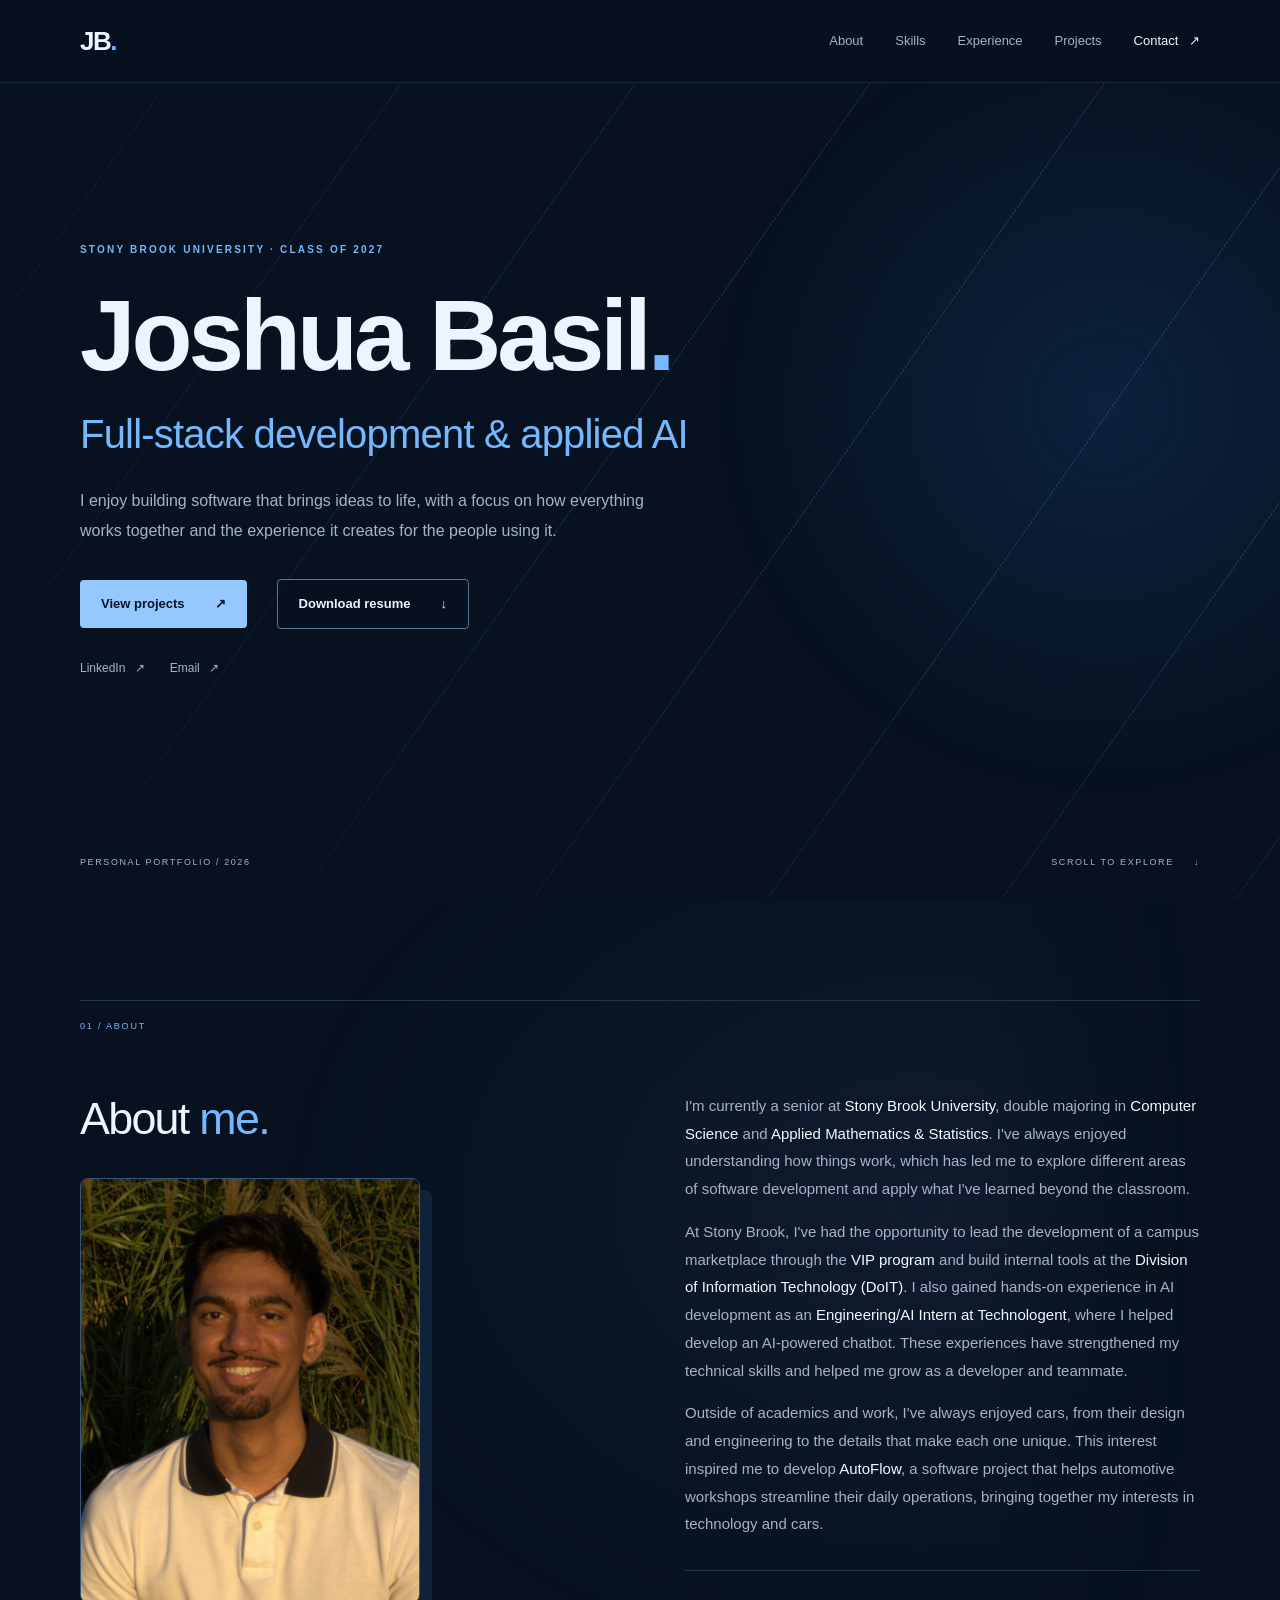
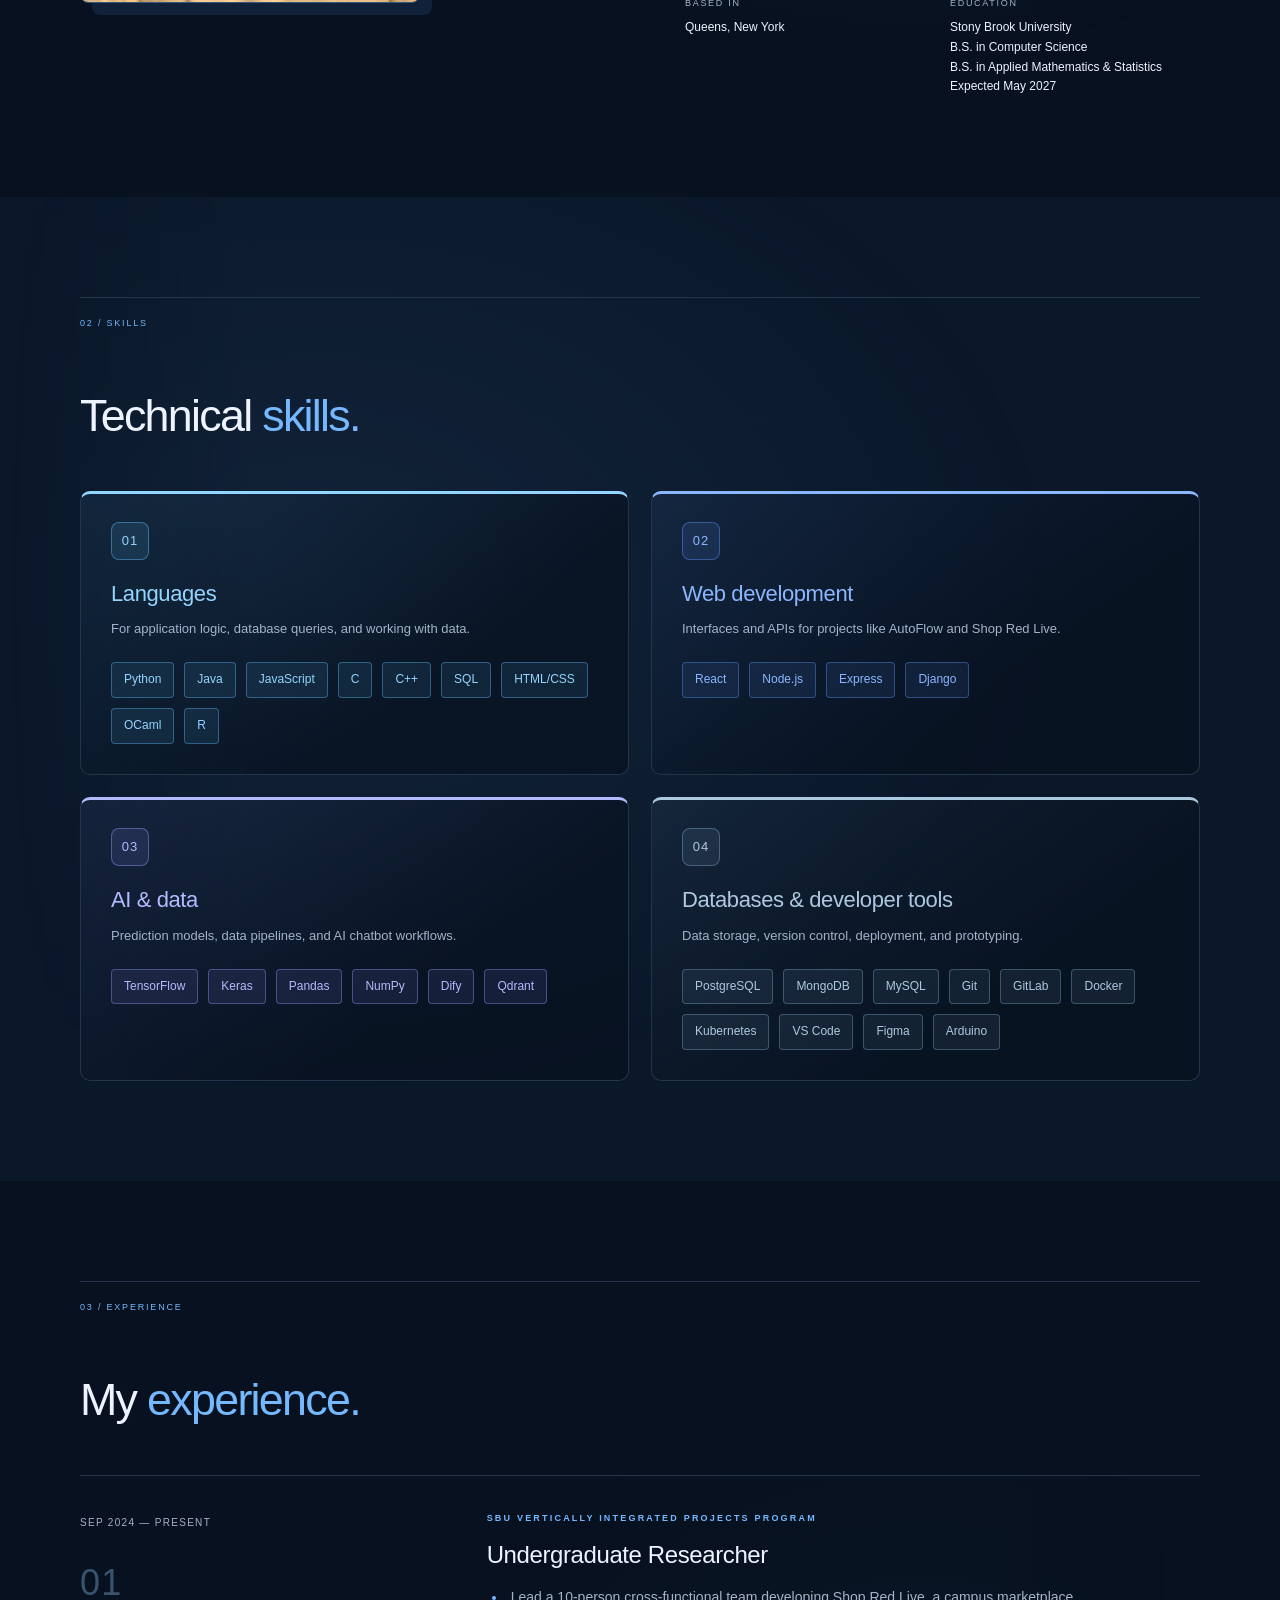
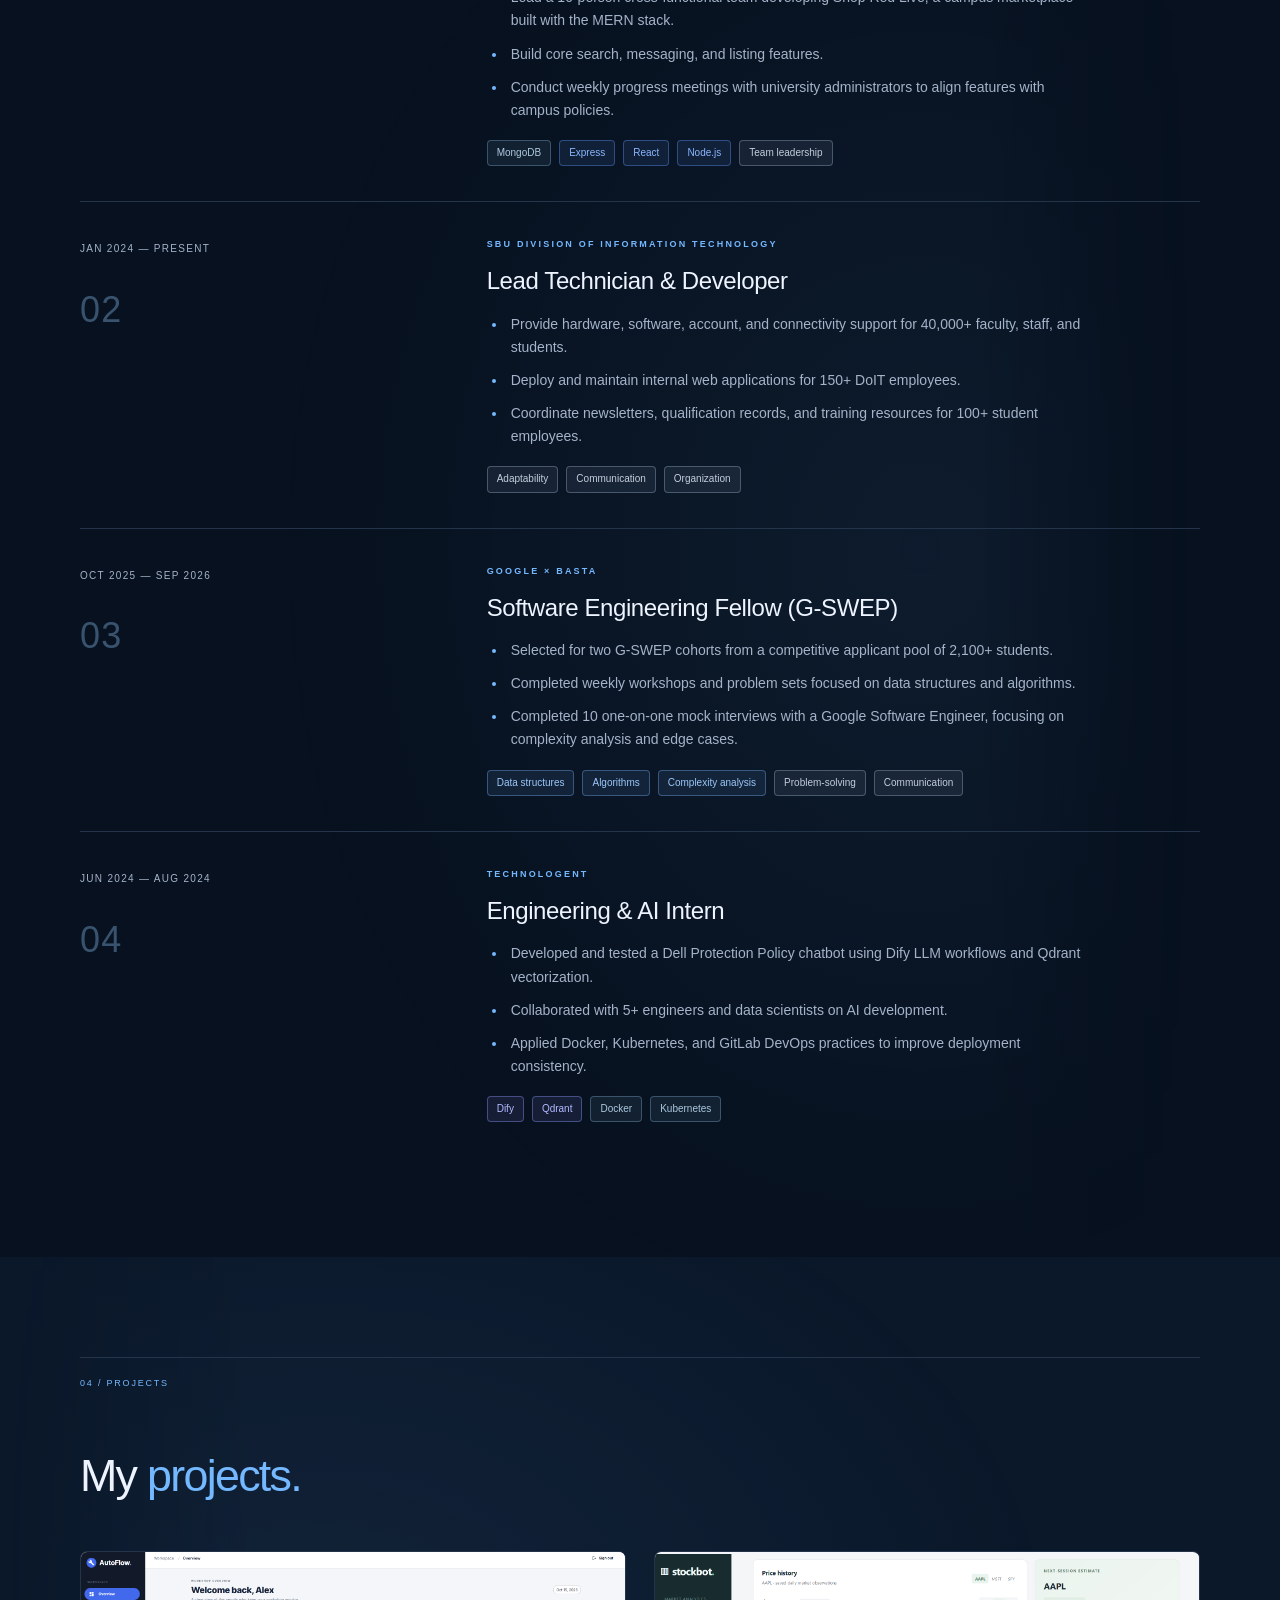
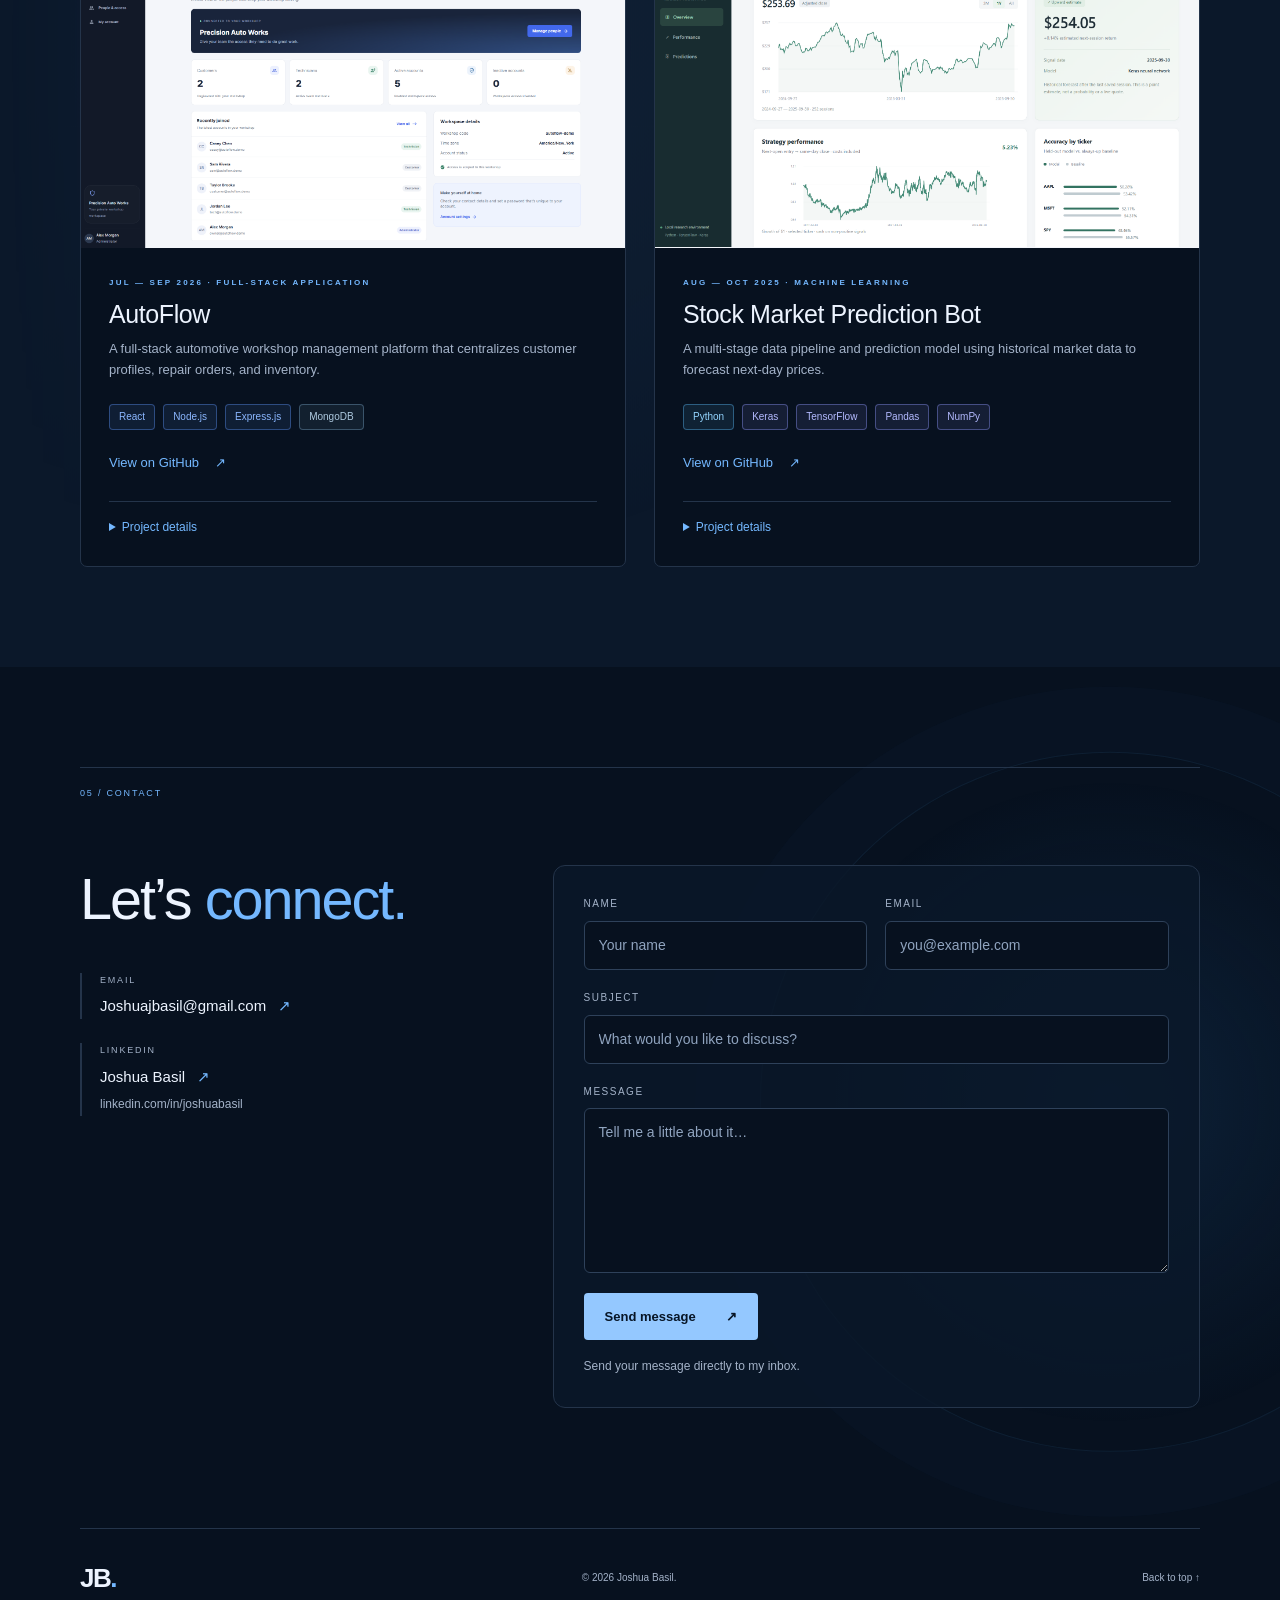
==== commit 5d5cd894: "updated second project" ====
--- a/index.html
+++ b/index.html
@@ -30,7 +30,7 @@
         <p class="hero-role">Full-stack development &amp; applied AI</p>
         <p class="hero-description">I enjoy building software that brings ideas to life, with a focus on how everything works together and the experience it creates for the people using it.</p>
         <div class="actions"><a class="button primary" href="#projects">View projects <span aria-hidden="true">↗</span></a><a class="button hero-resume resume-download" href="Joshua_Basil_Resume.pdf" download="Joshua_Basil_Resume.pdf">Download resume <span aria-hidden="true">↓</span></a></div>
-        <div class="hero-links"><a href="https://www.linkedin.com/in/joshuabasil/">LinkedIn <span aria-hidden="true">↗</span></a><a href="#contact">Email <span aria-hidden="true">↗</span></a></div>
+        <div class="hero-links"><a href="https://www.linkedin.com/in/joshuabasil/" target="_blank" rel="noopener noreferrer">LinkedIn <span aria-hidden="true">↗</span></a><a href="#contact">Email <span aria-hidden="true">↗</span></a></div>
       </div>
       <div class="hero-bottom container"><span>PERSONAL PORTFOLIO / <span class="year">2026</span></span><a href="#about">SCROLL TO EXPLORE <span aria-hidden="true">↓</span></a></div>
     </section>
@@ -111,7 +111,7 @@
       <div class="section-heading"><h2 id="projects-title">My <span>projects.</span></h2></div>
       <div class="projects-grid">
         <article class="project-card"><a class="project-visual project-screenshot" href="https://github.com/Joshuajbasil/AutoFlow" target="_blank" rel="noopener noreferrer" aria-label="View AutoFlow on GitHub (opens in a new tab)"><img src="autoflow-dashboard.png" alt="AutoFlow workshop dashboard showing account totals, recent registrations, and workspace details" width="1878" height="1023" loading="lazy"></a><div class="project-copy"><p class="eyebrow">JUL — SEP 2026 · FULL-STACK APPLICATION</p><h3>AutoFlow</h3><p>A full-stack automotive workshop management platform that centralizes customer profiles, repair orders, and inventory.</p><ul class="tags"><li data-skill-category="web" title="Web development">React</li><li data-skill-category="web" title="Web development">Node.js</li><li data-skill-category="web" title="Web development">Express.js</li><li data-skill-category="tools" title="Databases &amp; developer tools">MongoDB</li></ul><a class="text-link project-repository" href="https://github.com/Joshuajbasil/AutoFlow" target="_blank" rel="noopener noreferrer">View on GitHub <span aria-hidden="true">↗</span></a><details><summary>Project details</summary><p>Built RESTful APIs and MongoDB schemas to maintain real-time data flow. Added an interactive, role-based Kanban workflow to track vehicles from appointment scheduling through diagnosis, repair, payment, and pickup.</p></details></div></article>
-        <article class="project-card"><div class="project-visual visual-data" aria-hidden="true"><span class="visual-label">02 / STOCK MARKET PREDICTION</span><div class="data-art"><div class="data-ring"></div><div class="data-core">insight<span>FROM DATA TO DIRECTION</span></div><span class="data-point point-one"></span><span class="data-point point-two"></span></div></div><div class="project-copy"><p class="eyebrow">AUG — OCT 2025 · MACHINE LEARNING</p><h3>Stock Market Prediction Bot</h3><p>A multi-stage data pipeline and prediction model using historical market data to forecast next-day prices.</p><ul class="tags"><li data-skill-category="languages" title="Languages">Python</li><li data-skill-category="ai" title="AI &amp; data">Keras</li><li data-skill-category="ai" title="AI &amp; data">TensorFlow</li><li data-skill-category="ai" title="AI &amp; data">Pandas</li><li data-skill-category="ai" title="AI &amp; data">NumPy</li></ul><details><summary>Project details</summary><p>Engineered 20+ momentum, volatility, and lagged-ratio features from historical OHLCV data. Built a custom Python backtesting framework and achieved 65% directional accuracy on out-of-sample market data across multiple stock tickers.</p></details></div></article>
+        <article class="project-card"><a class="project-visual project-screenshot" href="https://github.com/Joshuajbasil/Stock-Market-Prediction-Bot" target="_blank" rel="noopener noreferrer" aria-label="View Stock Market Prediction Bot on GitHub (opens in a new tab)"><img src="stockbot-dashboard.png" alt="Stock Market Prediction Bot dashboard with price history, next-session estimates, strategy performance, and accuracy by ticker" width="1875" height="1010" loading="lazy"></a><div class="project-copy"><p class="eyebrow">AUG — OCT 2025 · MACHINE LEARNING</p><h3>Stock Market Prediction Bot</h3><p>A multi-stage data pipeline and prediction model using historical market data to forecast next-day prices.</p><ul class="tags"><li data-skill-category="languages" title="Languages">Python</li><li data-skill-category="ai" title="AI &amp; data">Keras</li><li data-skill-category="ai" title="AI &amp; data">TensorFlow</li><li data-skill-category="ai" title="AI &amp; data">Pandas</li><li data-skill-category="ai" title="AI &amp; data">NumPy</li></ul><a class="text-link project-repository" href="https://github.com/Joshuajbasil/Stock-Market-Prediction-Bot" target="_blank" rel="noopener noreferrer">View on GitHub <span aria-hidden="true">↗</span></a><details><summary>Project details</summary><p>Engineered 20+ momentum, volatility, and lagged-ratio features from historical OHLCV data. Built a custom Python backtesting framework and achieved 65% directional accuracy on out-of-sample market data across multiple stock tickers.</p></details></div></article>
       </div>
     </div></section>
     <section id="contact" class="section contact" aria-labelledby="contact-title">
@@ -124,7 +124,7 @@
 
             <div class="contact-methods">
               <a href="mailto:Joshuajbasil@gmail.com"><span class="contact-method-label">EMAIL</span><span class="contact-method-value">Joshuajbasil@gmail.com <span aria-hidden="true">↗</span></span></a>
-              <a href="https://www.linkedin.com/in/joshuabasil/"><span class="contact-method-label">LINKEDIN</span><span class="contact-method-value">Joshua Basil <span aria-hidden="true">↗</span></span><span class="contact-method-url">linkedin.com/in/joshuabasil</span></a>
+              <a href="https://www.linkedin.com/in/joshuabasil/" target="_blank" rel="noopener noreferrer"><span class="contact-method-label">LINKEDIN</span><span class="contact-method-value">Joshua Basil <span aria-hidden="true">↗</span></span><span class="contact-method-url">linkedin.com/in/joshuabasil</span></a>
             </div>
           </div>
           <form id="contact-form" class="contact-form" action="https://formsubmit.co/Joshuajbasil@gmail.com" method="post" aria-label="Write Joshua a message" aria-describedby="contact-form-note">
--- a/styles.css
+++ b/styles.css
@@ -111,9 +111,9 @@
 
 .contact-form button:disabled{opacity:.65;cursor:wait;transform:none}
 
-/* Actual AutoFlow screenshot and source link. */
-.project-screenshot{display:block;height:auto;background:#f4f6fb}
-.project-screenshot img{display:block;width:100%;height:auto}
+/* Matching project screenshots and source links. */
+.project-screenshot{display:block;height:auto;aspect-ratio:1878 / 1023;background:#f4f6fb}
+.project-screenshot img{display:block;width:100%;height:100%;object-fit:contain}
 .project-screenshot:focus-visible{outline-offset:-4px}
 .project-repository{display:inline-block;color:var(--accent);margin-top:22px}
 .project-repository:hover{text-decoration:underline;text-underline-offset:4px}
